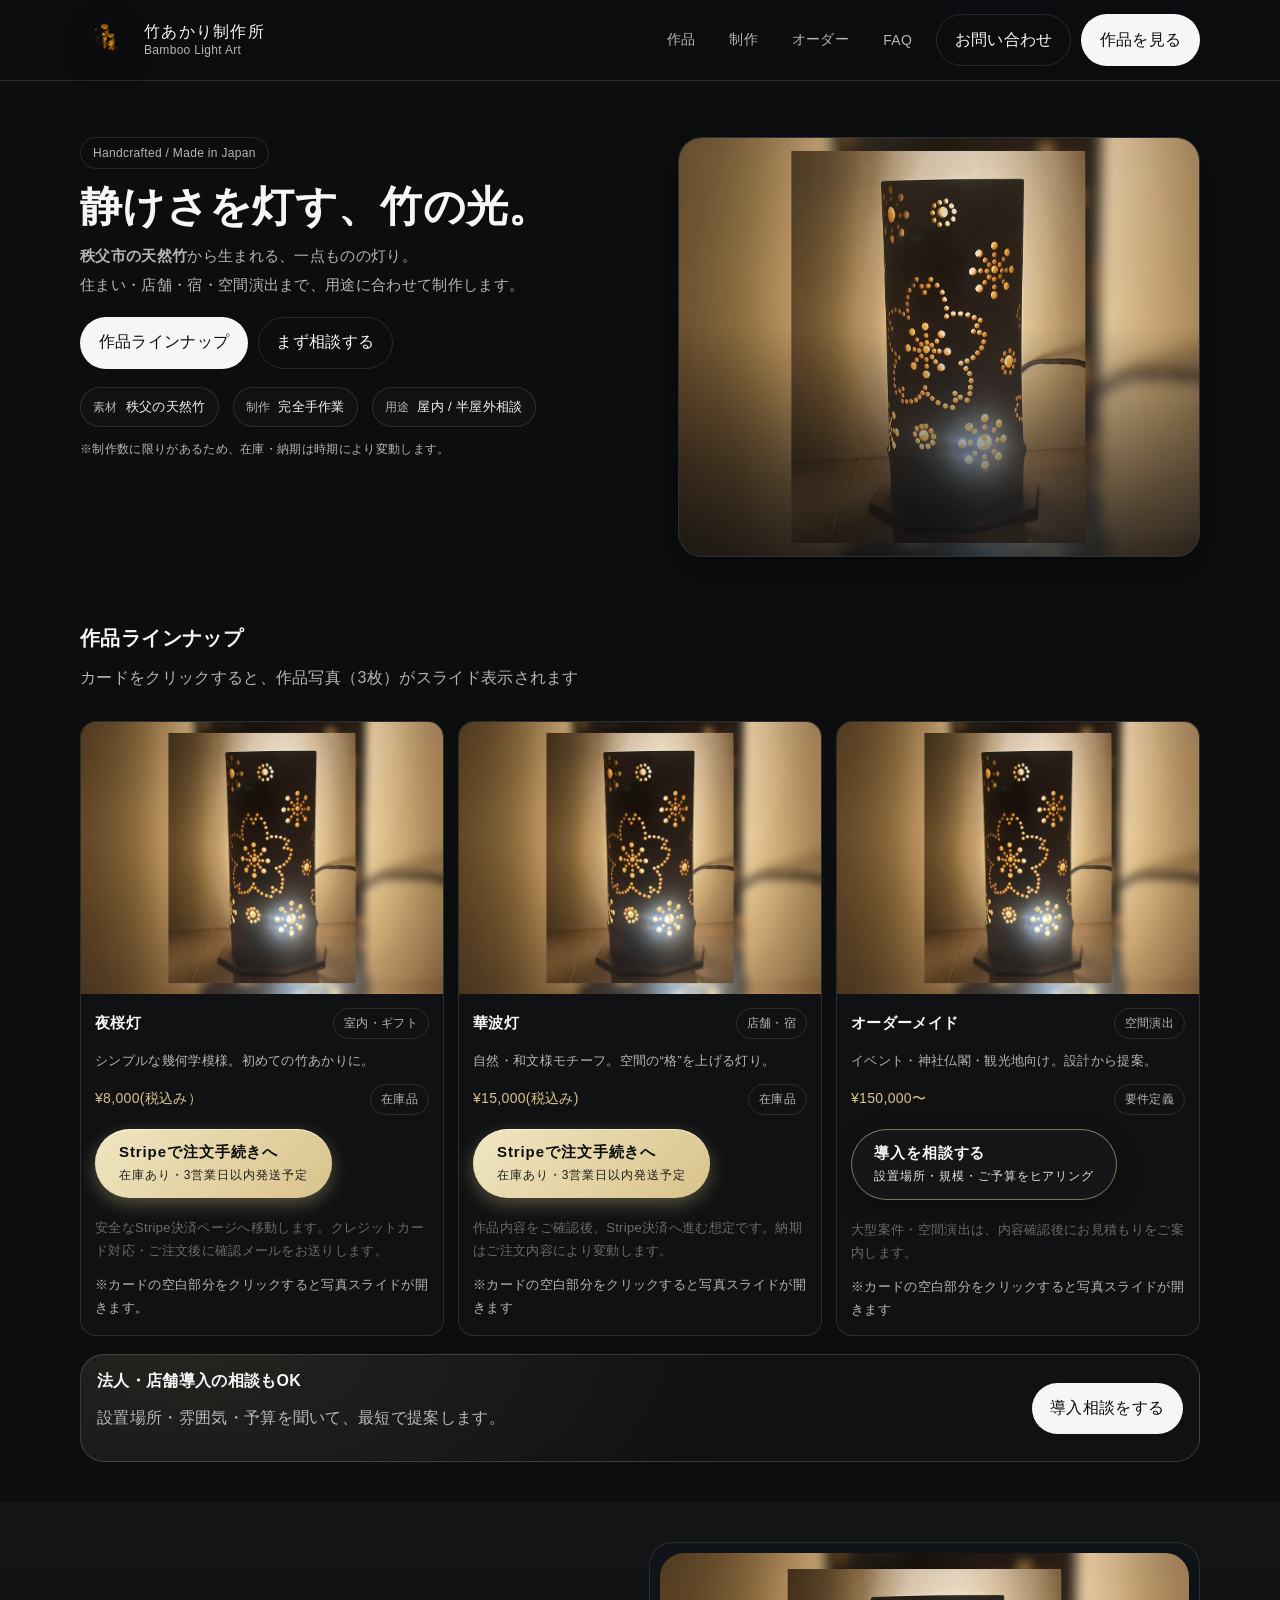
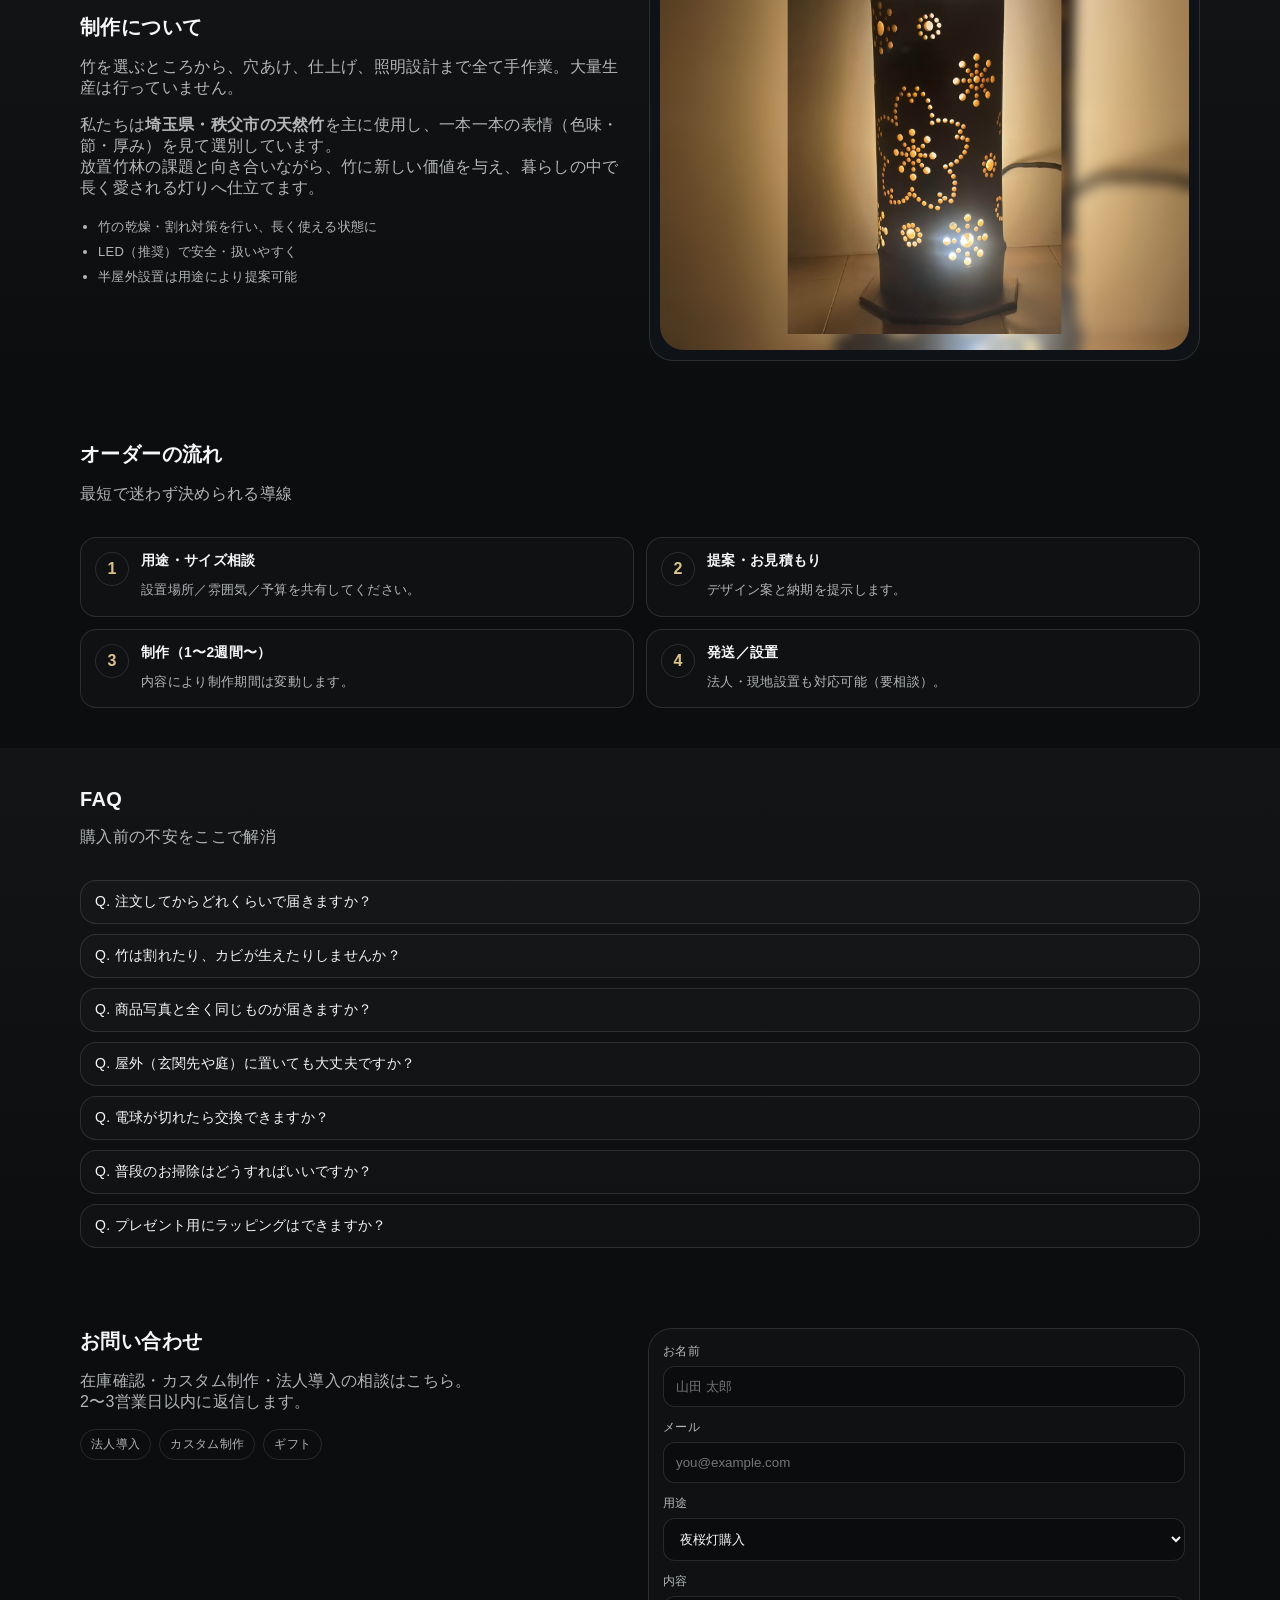
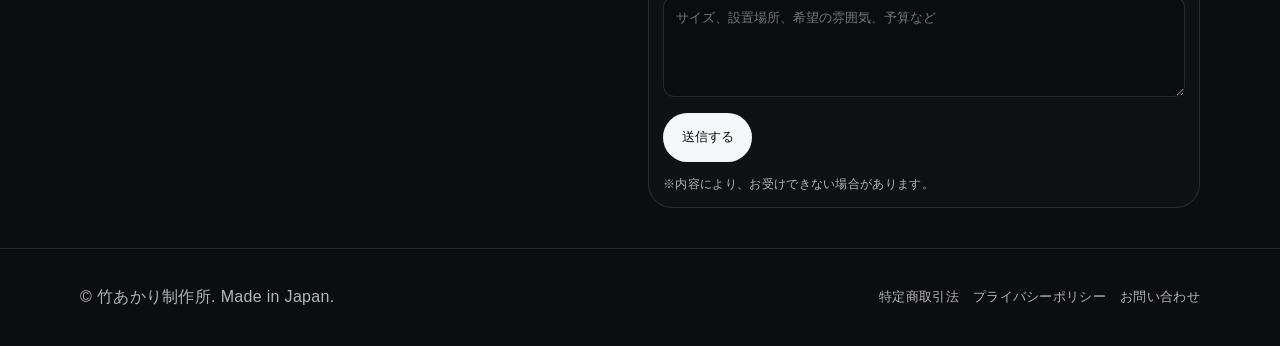
==== index.html @ fe2c38d3 "Add files via upload" ====
<!doctype html>
<html lang="ja">
<head>
  <meta charset="utf-8" />
  <meta name="viewport" content="width=device-width,initial-scale=1" />
  <title>竹あかり制作所｜Bamboo Light Art</title>
  <meta name="description" content="秩父市の天然竹から生まれる、一点ものの灯り。住まい・店舗・宿・空間演出まで用途に合わせて制作します。" />

  <!-- Favicons（あなたの img/ 内の実ファイルに合わせて） -->

  <meta name="theme-color" content="#0b0e10">
  <link rel="stylesheet" href="styles.css" />
  <link rel="icon" href="img/favicon.ico" sizes="any">
  <link rel="icon" type="image/png" sizes="16x16" href="img/favicon-16.png">
  <link rel="icon" type="image/png" sizes="32x32" href="img/favicon-32.png">
  <link rel="icon" type="image/png" sizes="48x48" href="img/favicon-48.png">
  <link rel="icon" type="image/png" sizes="64x64" href="img/favicon-64.png">
  <link rel="apple-touch-icon" sizes="180x180" href="img/favicon-180.png">
  <link rel="icon" type="image/png" sizes="192x192" href="img/favicon-192.png">
  <link rel="icon" type="image/png" sizes="512x512" href="img/favicon-512.png">
  <link rel="manifest" href="site.webmanifest">

  <style>
    .purchase-actions.vertical {
      display: flex;
      flex-direction: column;
      gap: 8px;
    }
    .purchase-note {
      margin: 0;
      font-size: 12px;
      line-height: 1.7;
      color: #6f6a62;
    }
    .btn-buy small,
    .btn-consult small {
      display: block;
      margin-top: 4px;
      font-size: 12px;
      line-height: 1.5;
      opacity: .92;
    }
  </style>

</head>

<body>
  <!-- Header -->
  <header class="header">
    <div class="container header__inner">
      <a class="brand" href="#top" aria-label="竹あかり制作所 トップへ">
        <img class="brand__logo" src="img/logo-mark.png" alt="竹あかり制作所" width="56" height="56" loading="eager" decoding="async">
        <span class="brand__text">
          <span class="brand__name">竹あかり制作所</span>
          <span class="brand__sub">Bamboo Light Art</span>
        </span>
      </a>

      <nav class="nav" aria-label="Primary">
        <a href="#lineup">作品</a>
        <a href="#craft">制作</a>
        <a href="#custom">オーダー</a>
        <a href="#faq">FAQ</a>
      </nav>

      <div class="header__cta">
        <a class="btn btn--ghost" href="#contact">お問い合わせ</a>
        <a class="btn btn--solid" href="#lineup">作品を見る</a>
      </div>
    </div>
  </header>

  <main>
    <!-- Hero -->
    <section class="hero" id="top">
      <div class="container hero__grid">
        <div class="hero__copy">
          <p class="pill">Handcrafted / Made in Japan</p>

          <h1 class="hero__title">静けさを灯す、竹の光。</h1>

          <p class="hero__lead">
            <strong>秩父市の天然竹</strong>から生まれる、一点ものの灯り。<br>
            住まい・店舗・宿・空間演出まで、用途に合わせて制作します。
          </p>

          <div class="hero__actions">
            <a class="btn btn--solid" href="#lineup">作品ラインナップ</a>
            <a class="btn btn--ghost" href="#contact">まず相談する</a>
          </div>

          <dl class="stats" aria-label="Highlights">
            <div class="stats__item"><dt>素材</dt><dd>秩父の天然竹</dd></div>
            <div class="stats__item"><dt>制作</dt><dd>完全手作業</dd></div>
            <div class="stats__item"><dt>用途</dt><dd>屋内 / 半屋外相談</dd></div>
          </dl>

          <p class="note">※制作数に限りがあるため、在庫・納期は時期により変動します。</p>
        </div>

        <div class="hero__media">
          <img src="img/sampleimage1.png" alt="竹あかりの灯り" loading="lazy">
          <div class="hero__fade" aria-hidden="true"></div>
        </div>
      </div>
    </section>

    <!-- Lineup -->
    <section class="section" id="lineup">
      <div class="container">
        <div class="section__head">
          <div>
            <h2 class="h2">作品ラインナップ</h2>
            <p class="muted">カードをクリックすると、作品写真（3枚）がスライド表示されます</p>
          </div>
        </div>

        <div class="grid">
          <!-- Standard -->
          <article class="card" data-gallery="standard">
            <div class="card__img"><img src="img/sampleimage1.png" alt="夜桜灯の作品イメージ" loading="lazy" decoding="async"></div>
            <div class="card__body">
              <div class="card__top">
                <h3>夜桜灯</h3>
                <span class="chip">室内・ギフト</span>
              </div>
              <p class="muted">シンプルな幾何学模様。初めての竹あかりに。</p>

              <div class="card__meta">
                <span class="price">¥8,000(税込み）</span>
                <span class="chip">在庫品</span>
              </div>

              <div class="purchase-actions vertical">
                <a class="btn-buy" href="buy-standard.html">
                  Stripeで注文手続きへ
                  <small>在庫あり・3営業日以内発送予定</small>
                </a>
                <p class="purchase-note">安全なStripe決済ページへ移動します。クレジットカード対応・ご注文後に確認メールをお送りします。</p>
              </div>

              <p class="note" style="margin-top:10px">※カードの空白部分をクリックすると写真スライドが開きます。</p>
            </div>
          </article>

          <!-- Signature -->
          <article class="card" data-gallery="signature">
            <div class="card__img"><img src="img/sampleimage1.png" alt="華波灯の作品イメージ" loading="lazy" decoding="async"></div>
            <div class="card__body">
              <div class="card__top">
                <h3>華波灯</h3>
                <span class="chip">店舗・宿</span>
              </div>
              <p class="muted">自然・和文様モチーフ。空間の“格”を上げる灯り。</p>

              <div class="card__meta">
                <span class="price">¥15,000(税込み)</span>
                <span class="chip">在庫品</span>
              </div>

              <div class="purchase-actions vertical">
                <a class="btn-buy" href="buy-signature.html">
                  Stripeで注文手続きへ
                  <small>在庫あり・3営業日以内発送予定</small>
                </a>
                <p class="purchase-note">作品内容をご確認後、Stripe決済へ進む想定です。納期はご注文内容により変動します。</p>
              </div>

              <p class="note" style="margin-top:10px">※カードの空白部分をクリックすると写真スライドが開きます</p>
            </div>
          </article>

          <!-- オーダーメイド -->
          <article class="card" data-gallery="custom">
            <div class="card__img"><img src="img/sampleimage1.png" alt="オーダーメイドの作品イメージ" loading="lazy" decoding="async"></div>
            <div class="card__body">
              <div class="card__top">
                <h3>オーダーメイド</h3>
                <span class="chip">空間演出</span>
              </div>
              <p class="muted">イベント・神社仏閣・観光地向け。設計から提案。</p>

              <div class="card__meta">
                <span class="price">¥150,000〜</span>
                <span class="chip">要件定義</span>
              </div>

              <div class="purchase-actions vertical">
                <a class="btn-consult" href="#contact">
                  導入を相談する
                  <small>設置場所・規模・ご予算をヒアリング</small>
                </a>
                <p class="purchase-note">大型案件・空間演出は、内容確認後にお見積もりをご案内します。</p>
              </div>

              <p class="note" style="margin-top:10px">※カードの空白部分をクリックすると写真スライドが開きます</p>
            </div>
          </article>
        </div>

        <div class="cta">
          <div class="cta__box">
            <div>
              <p class="cta__title">法人・店舗導入の相談もOK</p>
              <p class="muted">設置場所・雰囲気・予算を聞いて、最短で提案します。</p>
            </div>
            <a class="btn btn--solid" href="#contact">導入相談をする</a>
          </div>
        </div>
      </div>
    </section>

    <!-- Craft -->
    <section class="section section--alt" id="craft">
      <div class="container split">
        <div class="split__copy">
          <h2 class="h2">制作について</h2>
          <p class="muted">
            竹を選ぶところから、穴あけ、仕上げ、照明設計まで全て手作業。大量生産は行っていません。
          </p>

          <!-- ✅ 秩父ストーリー追加 -->
          <p class="muted">
            私たちは<strong>埼玉県・秩父市の天然竹</strong>を主に使用し、一本一本の表情（色味・節・厚み）を見て選別しています。<br>
            放置竹林の課題と向き合いながら、竹に新しい価値を与え、暮らしの中で長く愛される灯りへ仕立てます。
          </p>

          <ul class="list">
            <li>竹の乾燥・割れ対策を行い、長く使える状態に</li>
            <li>LED（推奨）で安全・扱いやすく</li>
            <li>半屋外設置は用途により提案可能</li>
          </ul>
        </div>

        <div class="split__media">
          <img src="img/sampleimage1.png" alt="制作工程のイメージ" loading="lazy" decoding="async">
        </div>
      </div>
    </section>

    <!-- Order -->
    <section class="section" id="custom">
      <div class="container">
        <div class="section__head">
          <div>
            <h2 class="h2">オーダーの流れ</h2>
            <p class="muted">最短で迷わず決められる導線</p>
          </div>
        </div>

        <ol class="steps">
          <li class="step">
            <span class="step__num">1</span>
            <div>
              <h3>用途・サイズ相談</h3>
              <p class="muted">設置場所／雰囲気／予算を共有してください。</p>
            </div>
          </li>
          <li class="step">
            <span class="step__num">2</span>
            <div>
              <h3>提案・お見積もり</h3>
              <p class="muted">デザイン案と納期を提示します。</p>
            </div>
          </li>
          <li class="step">
            <span class="step__num">3</span>
            <div>
              <h3>制作（1〜2週間〜）</h3>
              <p class="muted">内容により制作期間は変動します。</p>
            </div>
          </li>
          <li class="step">
            <span class="step__num">4</span>
            <div>
              <h3>発送／設置</h3>
              <p class="muted">法人・現地設置も対応可能（要相談）。</p>
            </div>
          </li>
        </ol>
      </div>
    </section>

    <!-- FAQ（差し替え完了版） -->
    <section class="section section--alt" id="faq">
      <div class="container">
        <div class="section__head">
          <div>
            <h2 class="h2">FAQ</h2>
            <p class="muted">購入前の不安をここで解消</p>
          </div>
        </div>

        <div class="faq">
          <details class="faq__item">
            <summary>Q. 注文してからどれくらいで届きますか？</summary>
            <p class="muted">
              A. 通常、ご注文から<strong>3〜5営業日</strong>以内に発送いたします。<br>
              ※受注生産品につきましては、制作に<strong>1〜2週間</strong>ほどお時間をいただく場合がございます。<br>
              お急ぎの場合は、ご注文前にお問い合わせフォームよりご相談ください。
            </p>
          </details>

          <details class="faq__item">
            <summary>Q. 竹は割れたり、カビが生えたりしませんか？</summary>
            <p class="muted">
              A. 防腐・防カビ処理を施した竹を使用しておりますが、天然素材のため、極度の乾燥によるヒビ割れや、湿気によるカビが発生する場合がございます。<br>
              エアコンの風が直撃する場所や湿気の多い場所を避けて飾っていただくと、長く美しい状態を保てます。
            </p>
          </details>

          <details class="faq__item">
            <summary>Q. 商品写真と全く同じものが届きますか？</summary>
            <p class="muted">
              A. 一つひとつ天然の竹を使用し手作りで制作しているため、竹の太さ、色味、節の位置が写真とは多少異なる場合がございます。<br>
              世界に一つだけの竹の表情としてお楽しみください。
            </p>
          </details>

          <details class="faq__item">
            <summary>Q. 屋外（玄関先や庭）に置いても大丈夫ですか？</summary>
            <p class="muted">
              A. 基本的には<strong>屋内でのご使用を推奨</strong>しております。雨や直射日光は劣化を早める原因となります。<br>
              屋根のある玄関ポーチなど<strong>半屋外</strong>での設置をご希望の場合は、使用環境に合わせてご提案しますので事前にご相談ください。
            </p>
          </details>

          <details class="faq__item">
            <summary>Q. 電球が切れたら交換できますか？</summary>
            <p class="muted">
              A. はい、市販のLED電球と交換可能です。<br>
              口金サイズは<strong>E17（作品により異なる場合があります）</strong>をご案内します。<br>
              竹への熱影響を防ぐため、LED電球のご利用をお願いいたします。
            </p>
          </details>

          <details class="faq__item">
            <summary>Q. 普段のお掃除はどうすればいいですか？</summary>
            <p class="muted">
              A. 乾いた布やハタキなどで優しくホコリを払ってください。<br>
              汚れが目立つ場合は、固く絞った布で拭き取り、その後しっかりと乾燥させてください（<strong>水気はカビの原因</strong>となりますのでご注意ください）。
            </p>
          </details>

          <details class="faq__item">
            <summary>Q. プレゼント用にラッピングはできますか？</summary>
            <p class="muted">
              A. はい、承っております。<br>
              カート画面に進んだ後、備考欄にて「<strong>ラッピング希望</strong>」とご記入ください。<br>
              金額のわかる納品書などは同梱せずに発送いたします。
            </p>
          </details>
        </div>
      </div>
    </section>

    <!-- Contact -->
    <section class="section" id="contact">
      <div class="container contact">
        <div class="contact__copy">
          <h2 class="h2">お問い合わせ</h2>
          <p class="muted">
            在庫確認・カスタム制作・法人導入の相談はこちら。<br>
            2〜3営業日以内に返信します。
          </p>
          <div class="contact__badges">
            <span class="chip">法人導入</span>
            <span class="chip">カスタム制作</span>
            <span class="chip">ギフト</span>
          </div>
        </div>

        <form class="form" action="https://formspree.io/f/xaqbedwl" method="POST">
          <input type="hidden" name="_subject" value="【竹あかり】お問い合わせ">
          <input type="hidden" name="_template" value="table">
          <input type="hidden" name="form_type" value="general_inquiry">

          <label class="field">
            <span>お名前</span>
            <input type="text" name="name" placeholder="山田 太郎" required>
          </label>

          <label class="field">
            <span>メール</span>
            <input type="email" name="email" placeholder="you@example.com" required>
          </label>

          <label class="field">
            <span>用途</span>
            <select name="use">
              <option>夜桜灯購入</option>
              <option>華波灯購入</option>
              <option>オーダーメイド相談</option>
              <option>その他</option>
            </select>
          </label>

          <label class="field">
            <span>内容</span>
            <textarea name="message" rows="5" placeholder="サイズ、設置場所、希望の雰囲気、予算など"></textarea>
          </label>

          <button class="btn btn--solid" type="submit">送信する</button>
          <p class="note">※内容により、お受けできない場合があります。</p>
        </form>
      </div>
    </section>
  </main>

  <footer class="footer">
    <div class="container footer__inner">
      <p class="muted">© 竹あかり制作所. Made in Japan.</p>
      <div class="footer__links">
        <a href="tokusho.html">特定商取引法</a>
        <a href="privacy.html">プライバシーポリシー</a>
        <a href="#contact">お問い合わせ</a>
      </div>
    </div>
  </footer>

  <!-- ===== Lineup Gallery Modal（3枚スライド） ===== -->
  <div class="lg-modal" id="lgModal" aria-hidden="true">
    <div class="lg-backdrop" data-lg-close></div>

    <div class="lg-panel" role="dialog" aria-modal="true" aria-label="作品写真">
      <button class="lg-close" type="button" data-lg-close aria-label="閉じる">×</button>

      <div class="lg-top">
        <div class="lg-title" id="lgTitle">Gallery</div>
        <div class="lg-counter" id="lgCounter">1 / 3</div>
      </div>

      <div class="lg-stage" id="lgStage">
        <img class="lg-img" id="lgImg" alt="" src="img/sampleimage1.png">
      </div>

      <div class="lg-controls">
        <button class="lg-nav" type="button" id="lgPrev" aria-label="前へ">‹</button>
        <div class="lg-dots" id="lgDots" aria-label="スライド位置"></div>
        <button class="lg-nav" type="button" id="lgNext" aria-label="次へ">›</button>
      </div>

      <!-- ✅ Concept（クリック後：写真の下に表示） -->
      <div class="lg-info" id="lgInfo" aria-live="polite">
        <div class="lg-info__copy">
          <div class="lg-info__kicker">CONCEPT</div>
          <div class="lg-info__lead" id="lgConceptLead">—</div>
          <ul class="lg-info__list" id="lgConceptList"></ul>
          <p class="lg-info__note" id="lgConceptNote">※写真は制作例です。天然素材のため個体差があります。</p>
        </div>
        <div class="lg-info__cta">
          <a class="btn btn--solid" id="lgCta" href="#">購入 / 相談へ</a>
        </div>
      </div>
    </div>
  </div>

  <script>
  (function(){
    // 画像はこの名前で img/ に置いてください（後で差し替えOK）
    const galleries = {
      standard: {
        title: "夜桜灯",
        images: ["img/sampleimage1.png","img/sampleimage1.png","img/sampleimage1.png"],
        concept: {
          lead: "初めての竹あかりにちょうどいい、やさしい光と和柄の一点物。",
          bullets: [
            "室内向け / ギフトにもおすすめ",
            "在庫がある場合は3〜5営業日以内に発送",
            "LED推奨で安全に楽しめます"
          ],
          ctaLabel: "夜桜灯を購入する",
          ctaHref: "buy-standard.html",
          note: "※写真は制作例です。竹の表情（色味・節）は一点ごとに異なります。"
        }
      },
      signature: {
        title: "華波灯",
        images: ["img/sampleimage1.png","img/sampleimage1.png","img/sampleimage1.png"],
        concept: {
          lead: "店舗・宿の空間を“格上げ”する、存在感のある上質仕様。",
          bullets: [
            "受注生産：ご希望を伺って制作します",
            "意匠・サイズ相談OK（和文様 / モチーフ対応）",
            "納期目安：1〜2週間〜（内容により変動）"
          ],
          ctaLabel: "華波灯を購入する",
          ctaHref: "buy-signature.html",
          note: "※写真は制作例です。完成イメージに合わせて制作します。"
        }
      },
      custom: {
        title: "オーダーメイド",
        images: ["img/sampleimage1.png","img/sampleimage1.png","img/sampleimage1.png"],
        concept: {
          lead: "神社仏閣・イベント・商業空間へ。設計から提案するオーダー制作。",
          bullets: [
            "現地設置・大判制作も対応（要相談）",
            "雰囲気・動線・予算に合わせて提案",
            "まずは用途と設置場所をヒアリングします"
          ],
          ctaLabel: "オーダーメイドを相談する",
          ctaHref: "#contact",
          note: "※内容によりお受けできない場合があります。まずは要件をお聞かせください。"
        }
      }
    };

    const modal   = document.getElementById("lgModal");
    const imgEl   = document.getElementById("lgImg");
    const titleEl = document.getElementById("lgTitle");
    const counter = document.getElementById("lgCounter");
    const dotsBox = document.getElementById("lgDots");
    const prevBtn = document.getElementById("lgPrev");
    const nextBtn = document.getElementById("lgNext");
    const stage   = document.getElementById("lgStage");

    // concept
    const conceptLead = document.getElementById("lgConceptLead");
    const conceptList = document.getElementById("lgConceptList");
    const conceptNote = document.getElementById("lgConceptNote");
    const ctaEl       = document.getElementById("lgCta");

    let currentKey = null;
    let index = 0;

    function openModal(key, startIndex=0){
      if(!galleries[key]) return;
      currentKey = key;
      index = startIndex;

      titleEl.textContent = galleries[key].title;
      renderConcept();
      buildDots();
      render();

      modal.classList.add("is-open");
      modal.setAttribute("aria-hidden","false");
      document.body.style.overflow = "hidden";
    }

    function closeModal(){
      modal.classList.remove("is-open");
      modal.setAttribute("aria-hidden","true");
      imgEl.src = "";
      document.body.style.overflow = "";
    }

    function renderConcept(){
      const g = galleries[currentKey];
      if(!g || !g.concept) return;
      const c = g.concept;

      // lead
      if(conceptLead) conceptLead.textContent = c.lead || "";

      // bullets
      if(conceptList){
        conceptList.innerHTML = "";
        (c.bullets || []).forEach(t=>{
          const li = document.createElement("li");
          li.textContent = t;
          conceptList.appendChild(li);
        });
      }

      // note
      if(conceptNote) conceptNote.textContent = c.note || "";

      // CTA
      if(ctaEl){
        ctaEl.textContent = c.ctaLabel || "購入 / 相談へ";
        ctaEl.setAttribute("href", c.ctaHref || "#");
      }
    }

    function render(){
      const list = galleries[currentKey].images;
      const total = list.length;
      const src = list[index];

      imgEl.src = src;
      imgEl.alt = galleries[currentKey].title + " 写真 " + (index+1);
      counter.textContent = (index+1) + " / " + total;

      [...dotsBox.children].forEach((d,i)=> d.classList.toggle("is-active", i===index));
    }

    function buildDots(){
      dotsBox.innerHTML = "";
      const total = galleries[currentKey].images.length;
      for(let i=0;i<total;i++){
        const b = document.createElement("button");
        b.type = "button";
        b.className = "lg-dot" + (i===index ? " is-active" : "");
        b.setAttribute("aria-label", (i+1) + "枚目へ");
        b.addEventListener("click", ()=>{ index=i; render(); });
        dotsBox.appendChild(b);
      }
    }

    function prev(){
      const total = galleries[currentKey].images.length;
      index = (index - 1 + total) % total;
      render();
    }
    function next(){
      const total = galleries[currentKey].images.length;
      index = (index + 1) % total;
      render();
    }

    // カードクリックで開く（a/button等を押した場合は開かない＝購入導線を守る）
    document.querySelectorAll("[data-gallery]").forEach(card=>{
      card.style.cursor = "pointer";
      card.addEventListener("click", (e)=>{
        if(e.target.closest("a, button, input, textarea, select, summary")) return;
        openModal(card.getAttribute("data-gallery"), 0);
      });
    });

    // close
    modal.addEventListener("click", (e)=>{
      if(e.target.hasAttribute("data-lg-close")) closeModal();
    });
    prevBtn.addEventListener("click", prev);
    nextBtn.addEventListener("click", next);

    // keyboard
    window.addEventListener("keydown", (e)=>{
      if(!modal.classList.contains("is-open")) return;
      if(e.key === "Escape") closeModal();
      if(e.key === "ArrowLeft") prev();
      if(e.key === "ArrowRight") next();
    });

    // swipe
    let startX = 0;
    stage.addEventListener("touchstart", (e)=>{ startX = e.touches[0].clientX; }, {passive:true});
    stage.addEventListener("touchend", (e)=>{
      const dx = e.changedTouches[0].clientX - startX;
      if(Math.abs(dx) < 40) return;
      if(dx > 0) prev(); else next();
    }, {passive:true});
  })();
  </script>
</body>
</html>
---- styles.css ----
:root{
  --bg:#0b0d0f;
  --panel:#111418;
  --panel2:#0f1216;
  --text:#f4f6f8;
  --muted:rgba(244,246,248,.72);
  --line:rgba(244,246,248,.12);
  --accent:#d9c38a;
  --shadow:0 14px 40px rgba(0,0,0,.35);
  --r:16px;
  --r2:24px;
  --max:1120px;
}

/* Reset / base */
*{ box-sizing:border-box; }
html{ scroll-behavior:smooth; overflow-x:hidden; }
body{
  overflow-x:hidden;
  width:100%;

  margin:0;
  background:var(--bg);
  color:var(--text);
  font-family:-apple-system,BlinkMacSystemFont,"Helvetica Neue","Yu Gothic","Hiragino Kaku Gothic ProN",Meiryo,sans-serif;
  letter-spacing:.02em;
}
img{ max-width:100%; display:block; height:auto; }
a{ color:inherit; text-decoration:none; }
a:hover{ opacity:.92; }
.container{ width:min(var(--max), calc(100% - 32px)); margin:0 auto; }
.muted{ color:var(--muted); }
.note{ margin:14px 0 0; font-size:12px; color:var(--muted); }

/* Buttons */
.btn{
  display:inline-flex; align-items:center; justify-content:center;
  gap:.5rem;
  padding:.9rem 1.1rem;
  border-radius:999px;
  border:1px solid var(--line);
  background:transparent;
  color:var(--text);
  transition:transform .12s ease, background .12s ease, border-color .12s ease;
  white-space:nowrap;
}
.btn:hover{ background:rgba(255,255,255,.04); transform:translateY(-1px); }
.btn--solid{
  background:var(--text);
  color:#0b0d0f;
  border-color:transparent;
}
.btn--solid:hover{ background:#fff; }
.btn--ghost{}

/* Header */
.header{
  position:sticky; top:0; z-index:50;
  backdrop-filter: blur(10px);
  background:linear-gradient(to bottom, rgba(11,13,15,.88), rgba(11,13,15,.55));
  border-bottom:1px solid var(--line);
}
.header__inner{
  display:flex; align-items:center; justify-content:space-between;
  gap:14px; padding:14px 0; flex-wrap:wrap;
}

/* Brand / Logo */
.brand{
  display:flex;
  align-items:center;
  gap:12px;
  min-width:0;
  flex:1 1 auto;
}
.brand__logo{
  display:block !important;
  width:52px;
  height:52px;
  object-fit:contain;
  filter: drop-shadow(0 8px 22px rgba(0,0,0,.35));
}
.brand__text{ display:flex; flex-direction:column; line-height:1.1; min-width:0; }
.brand__name{ font-size:16px; letter-spacing:.08em; white-space:nowrap; overflow:hidden; text-overflow:ellipsis; }
.brand__sub{ font-size:12px; color:var(--muted); margin-top:3px; white-space:nowrap; overflow:hidden; text-overflow:ellipsis; }

.nav{ display:flex; gap:14px; align-items:center; }
.nav a{
  font-size:14px; color:var(--muted);
  padding:8px 10px; border-radius:999px;
}
.nav a:hover{ color:var(--text); background:rgba(255,255,255,.04); }
.header__cta{ display:flex; gap:10px; align-items:center; flex:0 0 auto; flex-wrap:wrap; justify-content:flex-end; }

/* Hero */
.hero{ padding:56px 0 28px; }
.hero__grid{
  display:grid;
  grid-template-columns: 1.05fr .95fr;
  gap:22px;
  align-items:stretch;
}
.pill{
  display:inline-flex; align-items:center;
  font-size:12px; color:var(--muted);
  border:1px solid var(--line);
  padding:8px 12px; border-radius:999px;
  margin:0 0 14px;
}
.hero__title{ font-size:42px; line-height:1.12; margin:0 0 12px; }
.hero__lead{ color:var(--muted); line-height:1.9; margin:0 0 18px; font-size:15px; }
.hero__actions{ display:flex; gap:10px; flex-wrap:wrap; }

.stats{
  display:flex; gap:14px; flex-wrap:wrap;
  margin:18px 0 0; padding:0;
}
.stats__item{
  border:1px solid var(--line);
  background:rgba(255,255,255,.02);
  border-radius:999px;
  padding:10px 12px;
  display:flex; gap:8px; align-items:baseline;
}
.stats dt{ color:var(--muted); font-size:12px; }
.stats dd{ margin:0; font-size:13px; }

.hero__media{
  position:relative;
  max-width:100%;
  border:1px solid var(--line);
  border-radius:var(--r2);
  overflow:hidden;
  background:var(--panel);
  box-shadow:var(--shadow);
  min-height: 420px;
}
.hero__media img{
  width:100%;
  height:100%;
  object-fit:cover;
  object-position:center;
  opacity:.96;
  transform:scale(1.02);
}
.hero__fade{
  position:absolute; inset:0;
  background:
    radial-gradient(900px 600px at 0% 0%, rgba(217,195,138,.12), transparent 55%),
    linear-gradient(to top, rgba(11,13,15,.72), rgba(11,13,15,0) 55%);
  pointer-events:none;
}

/* Sections */
.section{ padding:40px 0; }
.section--alt{ background:linear-gradient(180deg, rgba(255,255,255,.03), rgba(255,255,255,0)); }
.section__head{
  display:flex; justify-content:space-between; align-items:flex-end;
  gap:12px; margin-bottom:16px;
}
.h2{ margin:0; font-size:20px; letter-spacing:.02em; }

/* Cards */
.grid{
  display:grid;
  grid-template-columns: repeat(3, 1fr);
  gap:14px;
}
.card{
  border:1px solid var(--line);
  max-width:100%;
  border-radius:var(--r);
  overflow:hidden;
  background:rgba(255,255,255,.02);
  transition:transform .12s ease, background .12s ease, border-color .12s ease;
}
.card:hover{
  transform:translateY(-2px);
  background:rgba(255,255,255,.04);
  border-color:rgba(217,195,138,.35);
}
.card__img{ aspect-ratio: 4 / 3; background:rgba(255,255,255,.04); }
.card__img img{ width:100%; height:100%; display:block; object-fit:cover; }
.card__body{ padding:14px; }
.card__top{ display:flex; justify-content:space-between; gap:10px; align-items:center; }
.card h3{ margin:0; font-size:15px; }
.card p{ margin:10px 0 0; line-height:1.8; font-size:13px; }

.card__meta{
  display:flex;
  justify-content:space-between;
  align-items:center;
  margin-top:12px;
  gap:10px;
  flex-wrap:wrap;
}
.price{ color:var(--accent); font-size:14px; }
.link{ font-size:13px; opacity:.9; }
.link:hover{ opacity:1; text-decoration:underline; }

.chip{
  font-size:12px;
  padding:6px 10px;
  border:1px solid var(--line);
  border-radius:999px;
  color:var(--muted);
}

/* Placeholder blocks */
.ph{
  width:100%; height:100%;
  display:grid; place-items:center;
  color:rgba(244,246,248,.45);
  background:linear-gradient(135deg, rgba(217,195,138,.10), rgba(255,255,255,.03));
  font-size:12px;
}
.ph--big{ aspect-ratio: 4 / 3; border-radius:var(--r2); }

/* CTA box */
.cta{ margin-top:18px; }
.cta__box{
  display:flex; justify-content:space-between; align-items:center;
  gap:12px; padding:16px;
  border:1px solid rgba(217,195,138,.22);
  background:radial-gradient(900px 400px at 10% 0%, rgba(217,195,138,.10), transparent 60%),
             rgba(255,255,255,.02);
  border-radius:var(--r2);
}
.cta__title{ margin:0 0 6px; font-weight:600; }

/* Split */
.split{
  display:grid;
  grid-template-columns: 1fr 1fr;
  gap:18px;
  align-items:center;
}
.list{
  margin:14px 0 0;
  padding-left:18px;
  color:var(--muted);
  line-height:1.9;
  font-size:13px;
}
.split__media{
  border:1px solid var(--line);
  border-radius:var(--r2);
  overflow:hidden;
  background:var(--panel2);
  padding:10px;
}

/* Split media image */
.split__media img{ width:100%; aspect-ratio: 4 / 3; object-fit:cover; display:block; border-radius:var(--r2); }

/* Steps */
.steps{
  list-style:none;
  padding:0; margin:0;
  display:grid;
  grid-template-columns: repeat(2, 1fr);
  gap:12px;
}
.step{
  border:1px solid var(--line);
  border-radius:var(--r);
  background:rgba(255,255,255,.02);
  padding:14px;
  display:flex; gap:12px; align-items:flex-start;
}
.step__num{
  width:34px; height:34px;
  border-radius:999px;
  border:1px solid var(--line);
  display:inline-flex; align-items:center; justify-content:center;
  color:var(--accent);
  font-weight:700;
}
.step h3{ margin:0; font-size:14px; }
.step p{ margin:8px 0 0; line-height:1.8; font-size:13px; }

/* FAQ */
.faq{ display:grid; gap:10px; }
.faq__item{
  border:1px solid var(--line);
  border-radius:var(--r);
  background:rgba(255,255,255,.02);
  padding:12px 14px;
}
.faq__item summary{
  cursor:pointer;
  list-style:none;
  font-size:14px;
}
.faq__item summary::-webkit-details-marker{ display:none; }
.faq__item p{ margin:10px 0 0; line-height:1.8; font-size:13px; }

/* Contact */
.contact{
  display:grid;
  grid-template-columns: 1fr 1fr;
  gap:16px;
  align-items:start;
}
.contact__badges{ display:flex; gap:8px; flex-wrap:wrap; margin-top:10px; }

.form{
  border:1px solid var(--line);
  border-radius:var(--r2);
  background:rgba(255,255,255,.02);
  padding:14px;
}
.field{ display:block; margin-bottom:12px; }
.field span{ display:block; font-size:12px; color:var(--muted); margin:0 0 6px; }
input, select, textarea{
  width:100%;
  padding:12px 12px;
  border-radius:12px;
  border:1px solid var(--line);
  background:rgba(0,0,0,.25);
  color:var(--text);
  outline:none;
}
input:focus, select:focus, textarea:focus{
  border-color:rgba(217,195,138,.5);
  box-shadow:0 0 0 3px rgba(217,195,138,.12);
}

/* Footer */
.footer{ border-top:1px solid var(--line); padding:22px 0; }
.footer__inner{
  display:flex; justify-content:space-between; align-items:center;
  gap:14px; flex-wrap:wrap;
}
.footer__links{ display:flex; gap:14px; flex-wrap:wrap; }
.footer__links a{ color:var(--muted); font-size:13px; }
.footer__links a:hover{ color:var(--text); }

/* ===== Modal Slider (Lineup Gallery) ===== */
.lg-modal{
  position:fixed; inset:0;
  display:none;
  z-index:9999;
}
.lg-modal.is-open{ display:block; }

.lg-backdrop{
  position:absolute; inset:0;
  background:rgba(0,0,0,.78);
  backdrop-filter: blur(6px);
}

.lg-panel{
  position:relative;
  min-height:0;
  width:min(980px, 92vw);
  margin:6vh auto 0;
  border-radius:var(--r2);
  border:1px solid rgba(244,246,248,.16);
  background:rgba(17,20,24,.94);
  box-shadow: 0 20px 60px rgba(0,0,0,.55);
  overflow:auto;
  display:flex;
  flex-direction:column;
  max-height:92vh;
}

.lg-top{
  display:flex;
  align-items:center;
  justify-content:space-between;
  gap:10px;
  padding:14px 16px;
  border-bottom:1px solid rgba(244,246,248,.10);
}
.lg-title{
  font-size:14px;
  letter-spacing:.08em;
  color:rgba(244,246,248,.88);
}
.lg-counter{
  font-size:12px;
  color:rgba(244,246,248,.65);
}

.lg-stage{
  background:rgba(0,0,0,.25);
  flex:1 1 auto;
  min-height:0;
  display:flex;
  align-items:center;
  justify-content:center;
}
.lg-img{
  width:100%;
  height:100%;
  max-height:100%;
  object-fit:contain;
  display:block;
}

.lg-controls{
  flex:0 0 auto;
  display:flex;
  align-items:center;
  justify-content:space-between;
  gap:10px;
  padding:12px 14px;
  border-top:1px solid rgba(244,246,248,.10);
}

/* Concept area (below gallery) */
.lg-info{
  flex:0 0 auto;
  display:flex;
  align-items:flex-start;
  justify-content:space-between;
  gap:16px;
  padding:14px 16px 16px;
  border-top:1px solid rgba(244,246,248,.10);
  background:rgba(10,12,14,.35);
}
.lg-info__copy{ flex:1; min-width:0; }
.lg-info__kicker{
  font-size:11px;
  letter-spacing:.14em;
  color:rgba(244,246,248,.55);
  margin-bottom:6px;
}
.lg-info__lead{
  font-size:14px;
  line-height:1.6;
  color:rgba(244,246,248,.92);
  margin:0 0 10px;
}
.lg-info__list{
  margin:0;
  padding-left:18px;
  color:rgba(244,246,248,.75);
  font-size:13px;
  line-height:1.7;
}
.lg-info__note{
  margin:10px 0 0;
  font-size:12px;
  color:rgba(244,246,248,.55);
}
.lg-info__cta{ flex:0 0 auto; display:flex; align-items:center; }
.lg-info__cta .btn{ white-space:nowrap; }

.lg-nav{
  width:44px; height:44px;
  border-radius:999px;
  border:1px solid rgba(244,246,248,.18);
  background:rgba(0,0,0,.35);
  color:var(--text);
  cursor:pointer;
  font-size:26px;
  line-height:1;
}

.lg-dots{
  display:flex;
  gap:10px;
  align-items:center;
  justify-content:center;
  flex:1;
}
.lg-dot{
  width:8px; height:8px;
  border-radius:999px;
  border:1px solid rgba(217,195,138,.55);
  background:transparent;
  cursor:pointer;
  opacity:.7;
}
.lg-dot.is-active{
  background:rgba(217,195,138,.9);
  opacity:1;
}

.lg-close{
  position:absolute;
  top:10px; right:10px;
  width:42px; height:42px;
  border-radius:999px;
  border:1px solid rgba(244,246,248,.18);
  background:rgba(0,0,0,.35);
  color:var(--text);
  cursor:pointer;
  font-size:22px;
  line-height:1;
}

/* Responsive */
@media (max-width: 980px){
  .nav{ display:none; }
  .hero__grid{ grid-template-columns: 1fr; }
  .hero__title{ font-size:34px; }
  .hero__media{ min-height: 360px; }
  .grid{ grid-template-columns: 1fr; }
  .split{ grid-template-columns: 1fr; }
  .steps{ grid-template-columns: 1fr; }
  .contact{ grid-template-columns: 1fr; }
}
@media (max-width: 720px){
  .lg-panel{ margin:4vh auto 0; }
  .lg-info{ flex-direction:column; }
  .lg-info__cta{ width:100%; }
  .lg-info__cta .btn{ width:100%; justify-content:center; }
}
@media (max-width: 520px){
  .header__inner{
    align-items:flex-start;
    gap:10px;
  }
  .brand{
    width:100%;
    flex:1 1 100%;
  }
  .nav{
    display:none;
  }
  .header__cta{
    display:flex;
    width:100%;
    gap:8px;
  }
  .header__cta .btn{
    flex:1 1 0;
    min-width:0;
    padding:.82rem .7rem;
    font-size:14px;
  }
  .hero{ padding:44px 0 18px; }
  .hero__title{ font-size:28px; }
  .brand__logo{ width:44px; height:44px; }
}



/* ===== Purchase Buttons ===== */
.purchase-actions{
  display:flex;
  gap:14px;
  flex-wrap:wrap;
  align-items:center;
  margin-top:14px;
}

/* 縦並び（Standardのカード内におすすめ） */
.purchase-actions.vertical{
  flex-direction:column;
  align-items:flex-start;
  gap:10px;
}

.btn-buy{
  position:relative;
  padding:14px 24px;
  border-radius:999px;
  font-size:15px;
  font-weight:600;
  letter-spacing:.06em;
  color:#0b0d0f;
  background:linear-gradient(135deg,#f0e6c2,#d9c38a);
  border:none;
  box-shadow:
    0 6px 18px rgba(217,195,138,.35),
    inset 0 1px 0 rgba(255,255,255,.6);
  transition:transform .15s ease, box-shadow .15s ease, filter .15s ease;
}

.btn-buy:hover{
  transform:translateY(-2px);
  box-shadow:
    0 10px 26px rgba(217,195,138,.45),
    inset 0 1px 0 rgba(255,255,255,.7);
  filter:brightness(1.03);
}

.btn-buy small{
  display:block;
  font-size:11px;
  font-weight:500;
  letter-spacing:.08em;
  opacity:.75;
  margin-top:2px;
}

.btn-subtle{
  padding:12px 18px;
  border-radius:999px;
  font-size:13px;
  color:var(--muted);
  border:1px solid rgba(217,195,138,.35);
  background:rgba(255,255,255,.02);
  transition:background .15s ease,color .15s ease,border-color .15s ease;
}
.btn-subtle:hover{
  background:rgba(217,195,138,.10);
  color:var(--text);
  border-color:rgba(217,195,138,.6);
}

/* 相談はボタンじゃなく控えめリンクにもできる */
.link-below{
  padding:0;
  border:none;
  background:none;
  font-size:13px;
  opacity:.75;
}
.link-below:hover{
  opacity:1;
  text-decoration:underline;
}

/* ===== Purchase/Consult buttons ===== */
.purchase-actions{
  display:flex;
  gap:14px;
  flex-wrap:wrap;
  align-items:center;
  margin-top:14px;
}
.purchase-actions.vertical{
  flex-direction:column;
  align-items:flex-start;
  gap:10px;
}

.btn-buy{
  position:relative;
  padding:14px 24px;
  border-radius:999px;
  font-size:15px;
  font-weight:600;
  letter-spacing:.06em;
  color:#0b0d0f;
  background:linear-gradient(135deg,#f0e6c2,#d9c38a);
  border:none;
  box-shadow: 0 6px 18px rgba(217,195,138,.35), inset 0 1px 0 rgba(255,255,255,.6);
  transition:transform .15s ease, box-shadow .15s ease, filter .15s ease;
}
.btn-buy:hover{
  transform:translateY(-2px);
  box-shadow: 0 10px 26px rgba(217,195,138,.45), inset 0 1px 0 rgba(255,255,255,.7);
  filter:brightness(1.03);
}
.btn-buy small{
  display:block;
  font-size:11px;
  font-weight:500;
  letter-spacing:.08em;
  opacity:.75;
  margin-top:2px;
}

/* Custom用：相談ボタン */
.btn-consult{
  position:relative;
  padding:14px 22px;
  border-radius:999px;
  font-size:15px;
  font-weight:600;
  letter-spacing:.06em;
  color:var(--text);
  border:1px solid rgba(217,195,138,.55);
  background:rgba(255,255,255,.02);
  box-shadow: 0 10px 26px rgba(0,0,0,.25);
  transition:transform .15s ease, border-color .15s ease, background .15s ease;
}
.btn-consult:hover{
  transform:translateY(-2px);
  border-color:rgba(217,195,138,.85);
  background:rgba(217,195,138,.10);
}
.btn-consult small{
  display:block;
  font-size:11px;
  font-weight:500;
  letter-spacing:.08em;
  opacity:.75;
  margin-top:2px;
}

/* ===== Mobile header CTA: always show ===== */
.header__cta{
  display:flex !important;
  gap:10px;
  align-items:center;
}

/* モバイルで横幅が足りないので小さめにする */
@media (max-width: 720px){
  .header__cta .btn{
    padding:10px 14px;
    font-size:12px;
    border-radius:999px;
    white-space:nowrap;
  }
  /* もしナビが邪魔ならモバイルではナビを隠す */
  .nav{
    display:none;
  }
}

/* ===== Lightbox: desktop 見やすさ改善 ===== */
@media (min-width: 521px){
  /* 上のタイトル/枚数バーを常に見えるように */
  .lg-top{
    position: sticky;
    top: 0;
    z-index: 10;
    background: rgba(17,20,24,.96);
    backdrop-filter: blur(10px);
  }
  .lg-counter{
    color: rgba(244,246,248,.90);
    font-weight: 600;
  }

  /* 下の操作バー＆CONCEPT欄の透けを弱めて“重なって見える”のを解消 */
  .lg-controls,
  .lg-info{
    background: rgba(17,20,24,.96);
    backdrop-filter: blur(10px);
  }
}



@media (max-width: 380px){
  .container{ width:calc(100% - 24px); }
  .brand__name{ font-size:15px; }
  .brand__sub{ font-size:11px; }
  .header__cta .btn{ font-size:13px; padding:.78rem .55rem; }
  .hero__actions .btn{ width:100%; }
}
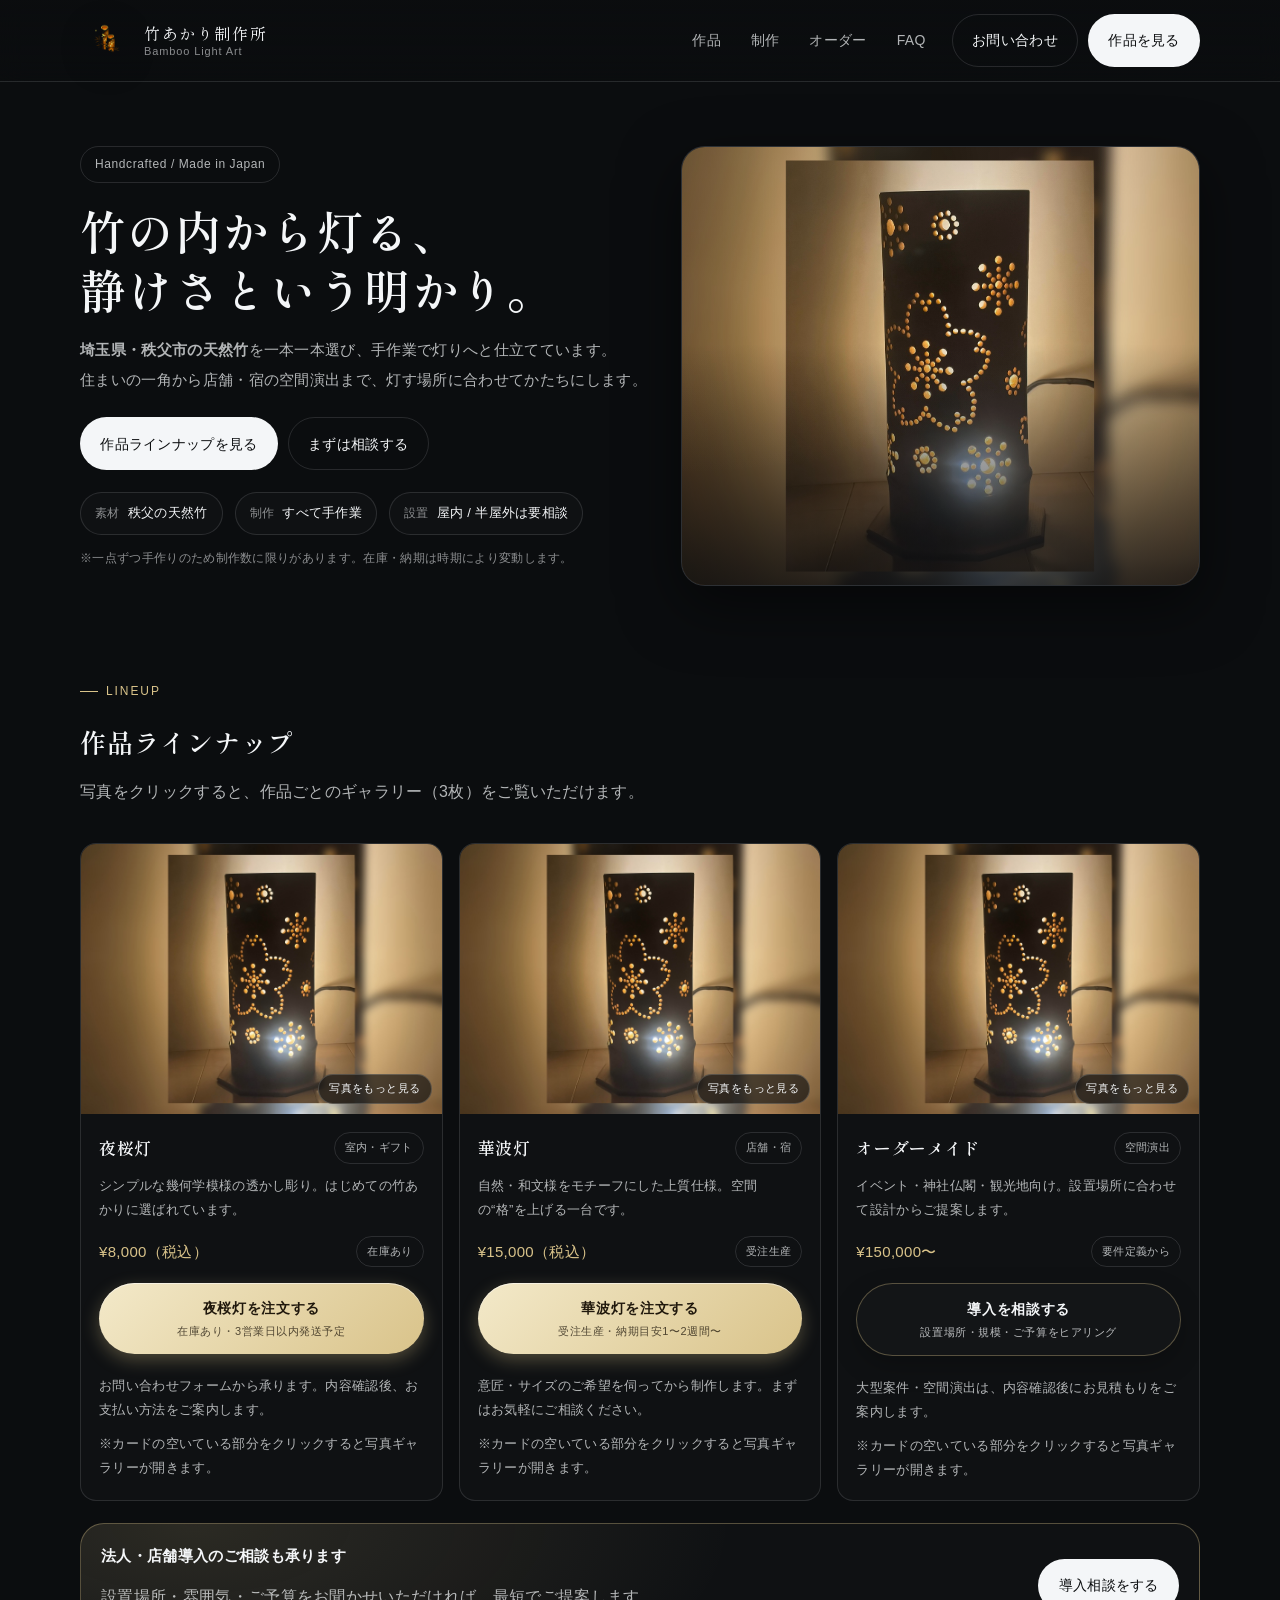
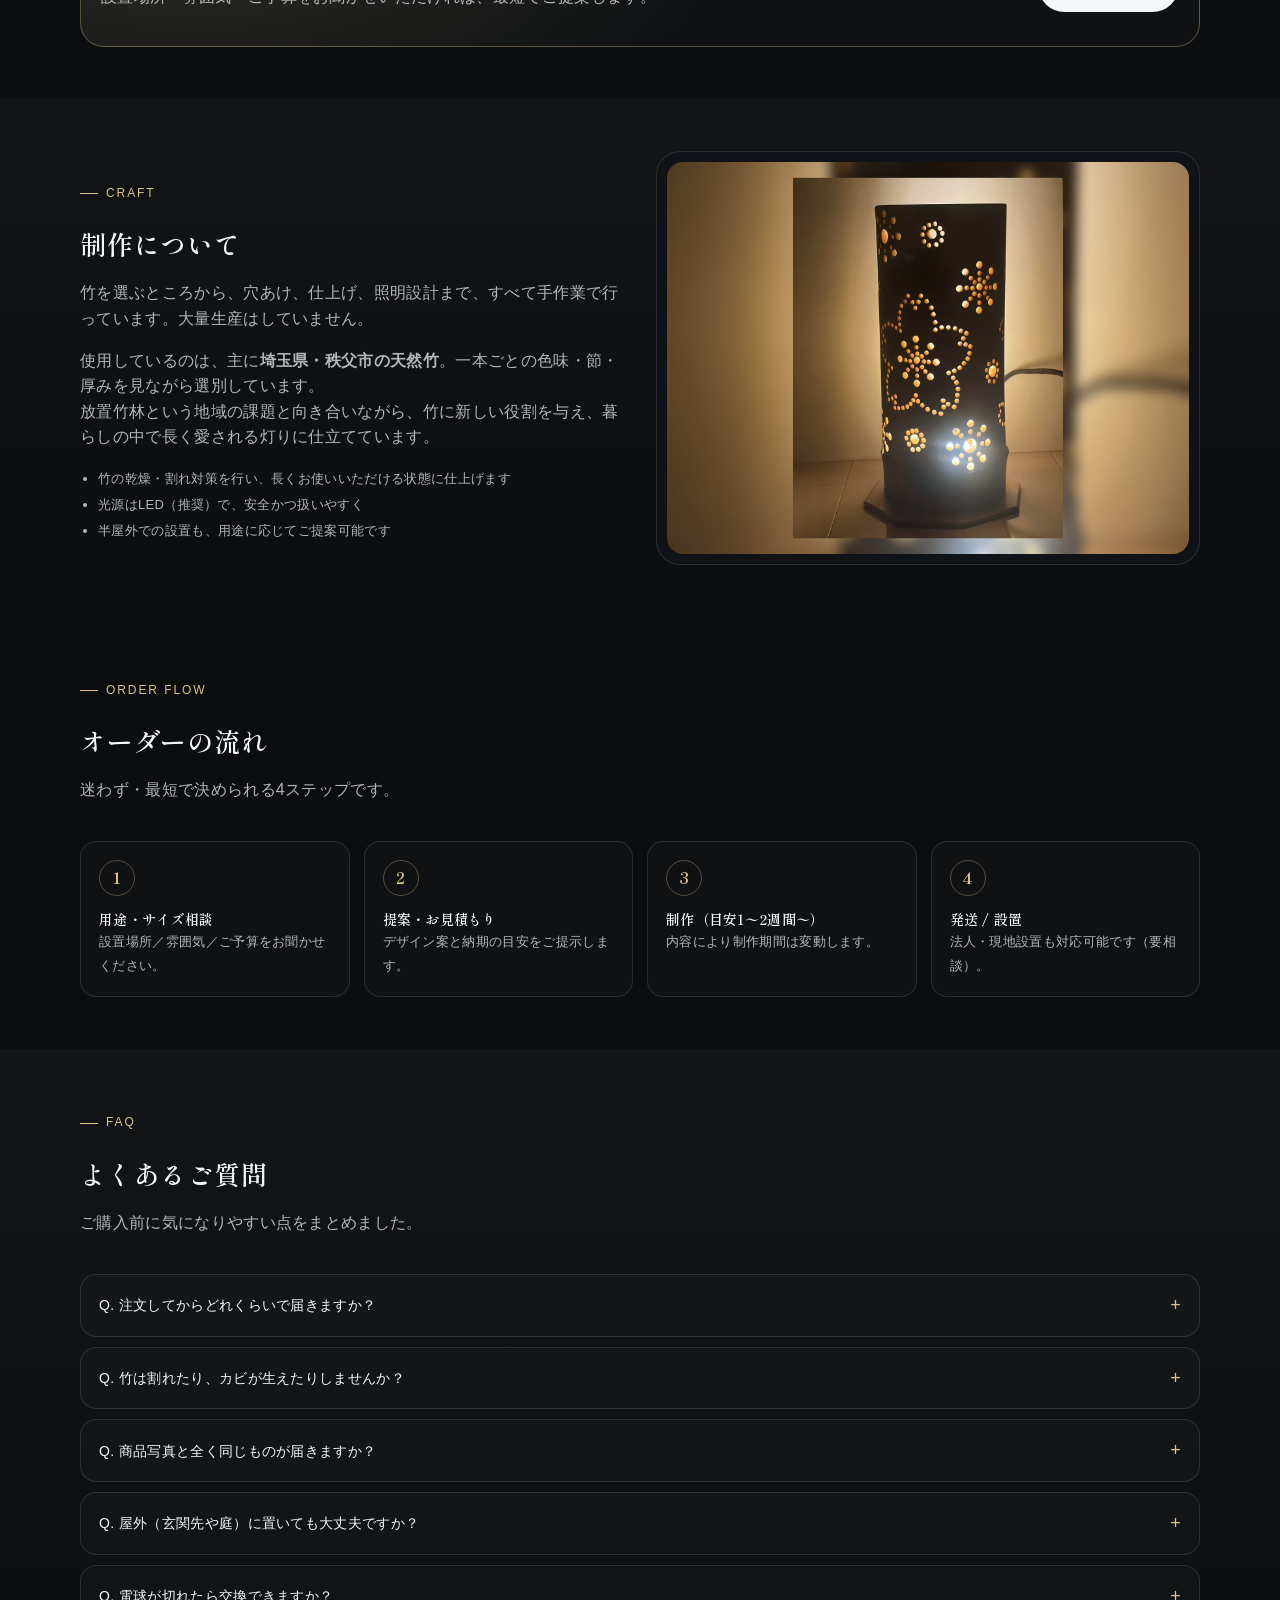
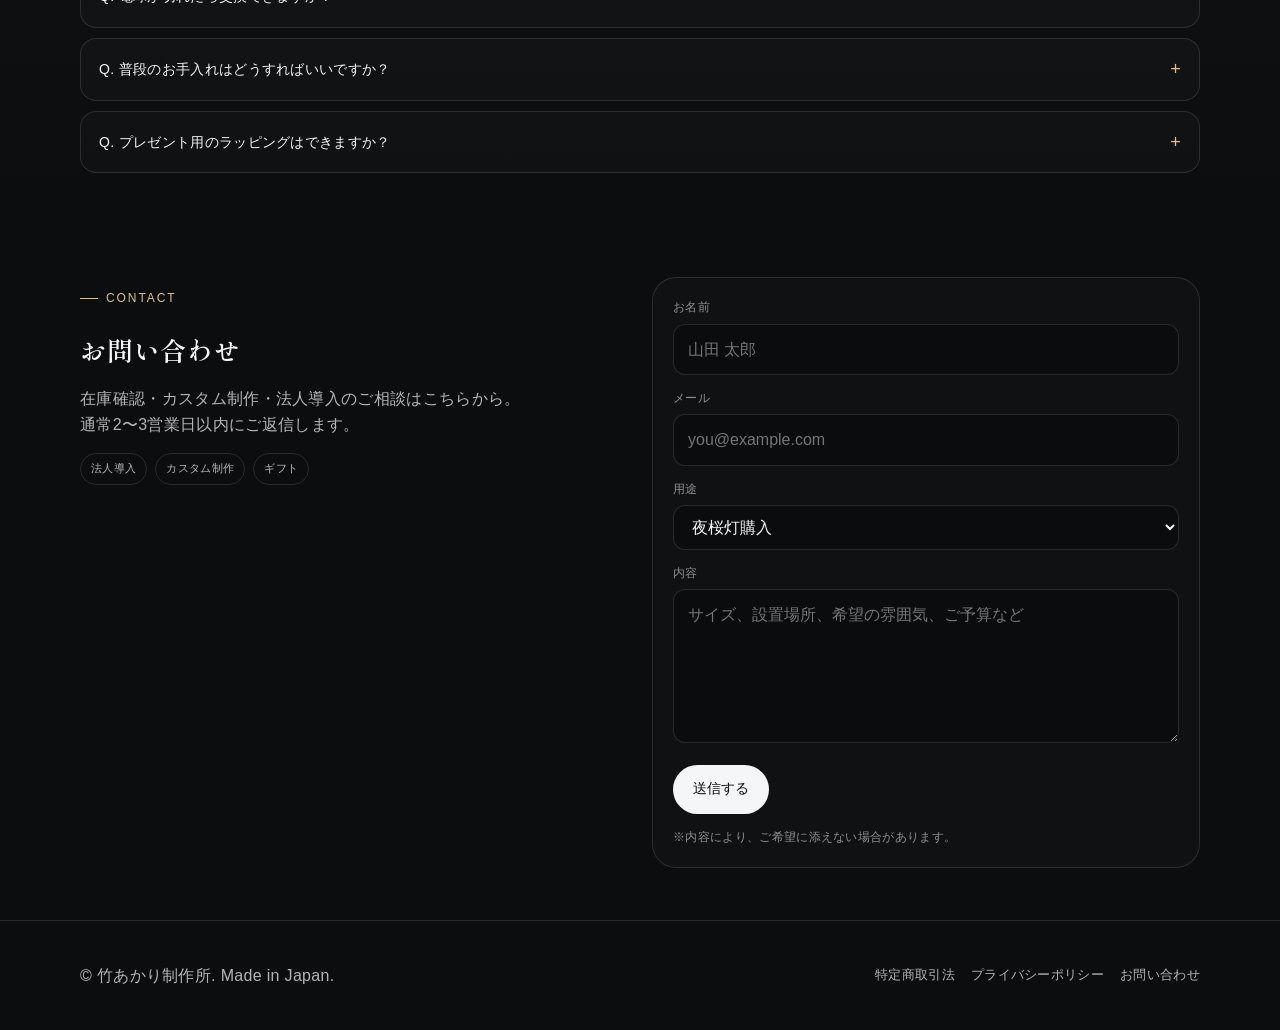
==== commit 0ba55791: "Redesign site with refined visuals, revised copy, and fixed order links - Clean up styles.css: remov" ====
--- a/index.html
+++ b/index.html
@@ -6,9 +6,10 @@
   <title>竹あかり制作所｜Bamboo Light Art</title>
   <meta name="description" content="秩父市の天然竹から生まれる、一点ものの灯り。住まい・店舗・宿・空間演出まで用途に合わせて制作します。" />
 
-  <!-- Favicons（あなたの img/ 内の実ファイルに合わせて） -->
-
   <meta name="theme-color" content="#0b0e10">
+  <link rel="preconnect" href="https://fonts.googleapis.com">
+  <link rel="preconnect" href="https://fonts.gstatic.com" crossorigin>
+  <link href="https://fonts.googleapis.com/css2?family=Shippori+Mincho:wght@500;600;700&display=swap" rel="stylesheet">
   <link rel="stylesheet" href="styles.css" />
   <link rel="icon" href="img/favicon.ico" sizes="any">
   <link rel="icon" type="image/png" sizes="16x16" href="img/favicon-16.png">
@@ -19,29 +20,6 @@
   <link rel="icon" type="image/png" sizes="192x192" href="img/favicon-192.png">
   <link rel="icon" type="image/png" sizes="512x512" href="img/favicon-512.png">
   <link rel="manifest" href="site.webmanifest">
-
-  <style>
-    .purchase-actions.vertical {
-      display: flex;
-      flex-direction: column;
-      gap: 8px;
-    }
-    .purchase-note {
-      margin: 0;
-      font-size: 12px;
-      line-height: 1.7;
-      color: #6f6a62;
-    }
-    .btn-buy small,
-    .btn-consult small {
-      display: block;
-      margin-top: 4px;
-      font-size: 12px;
-      line-height: 1.5;
-      opacity: .92;
-    }
-  </style>
-
 </head>
 
 <body>
@@ -77,29 +55,29 @@
         <div class="hero__copy">
           <p class="pill">Handcrafted / Made in Japan</p>
 
-          <h1 class="hero__title">静けさを灯す、竹の光。</h1>
+          <h1 class="hero__title">竹の内から灯る、<br>静けさという明かり。</h1>
 
           <p class="hero__lead">
-            <strong>秩父市の天然竹</strong>から生まれる、一点ものの灯り。<br>
-            住まい・店舗・宿・空間演出まで、用途に合わせて制作します。
+            <strong>埼玉県・秩父市の天然竹</strong>を一本一本選び、手作業で灯りへと仕立てています。<br>
+            住まいの一角から店舗・宿の空間演出まで、灯す場所に合わせてかたちにします。
           </p>
 
           <div class="hero__actions">
-            <a class="btn btn--solid" href="#lineup">作品ラインナップ</a>
-            <a class="btn btn--ghost" href="#contact">まず相談する</a>
+            <a class="btn btn--solid" href="#lineup">作品ラインナップを見る</a>
+            <a class="btn btn--ghost" href="#contact">まずは相談する</a>
           </div>
 
           <dl class="stats" aria-label="Highlights">
             <div class="stats__item"><dt>素材</dt><dd>秩父の天然竹</dd></div>
-            <div class="stats__item"><dt>制作</dt><dd>完全手作業</dd></div>
-            <div class="stats__item"><dt>用途</dt><dd>屋内 / 半屋外相談</dd></div>
+            <div class="stats__item"><dt>制作</dt><dd>すべて手作業</dd></div>
+            <div class="stats__item"><dt>設置</dt><dd>屋内 / 半屋外は要相談</dd></div>
           </dl>
 
-          <p class="note">※制作数に限りがあるため、在庫・納期は時期により変動します。</p>
+          <p class="note">※一点ずつ手作りのため制作数に限りがあります。在庫・納期は時期により変動します。</p>
         </div>
 
         <div class="hero__media">
-          <img src="img/sampleimage1.png" alt="竹あかりの灯り" loading="lazy">
+          <img src="img/sampleimage1.png" alt="竹あかりの灯り" loading="eager">
           <div class="hero__fade" aria-hidden="true"></div>
         </div>
       </div>
@@ -110,8 +88,9 @@
       <div class="container">
         <div class="section__head">
           <div>
+            <p class="kicker">Lineup</p>
             <h2 class="h2">作品ラインナップ</h2>
-            <p class="muted">カードをクリックすると、作品写真（3枚）がスライド表示されます</p>
+            <p class="muted">写真をクリックすると、作品ごとのギャラリー（3枚）をご覧いただけます。</p>
           </div>
         </div>
 
@@ -124,22 +103,22 @@
                 <h3>夜桜灯</h3>
                 <span class="chip">室内・ギフト</span>
               </div>
-              <p class="muted">シンプルな幾何学模様。初めての竹あかりに。</p>
+              <p>シンプルな幾何学模様の透かし彫り。はじめての竹あかりに選ばれています。</p>
 
               <div class="card__meta">
-                <span class="price">¥8,000(税込み）</span>
-                <span class="chip">在庫品</span>
+                <span class="price">¥8,000（税込）</span>
+                <span class="chip">在庫あり</span>
               </div>
 
               <div class="purchase-actions vertical">
-                <a class="btn-buy" href="buy-standard.html">
-                  Stripeで注文手続きへ
+                <a class="btn-buy" href="#contact" data-use="夜桜灯購入">
+                  夜桜灯を注文する
                   <small>在庫あり・3営業日以内発送予定</small>
                 </a>
-                <p class="purchase-note">安全なStripe決済ページへ移動します。クレジットカード対応・ご注文後に確認メールをお送りします。</p>
-              </div>
-
-              <p class="note" style="margin-top:10px">※カードの空白部分をクリックすると写真スライドが開きます。</p>
+                <p class="purchase-note">お問い合わせフォームから承ります。内容確認後、お支払い方法をご案内します。</p>
+              </div>
+
+              <p class="note">※カードの空いている部分をクリックすると写真ギャラリーが開きます。</p>
             </div>
           </article>
 
@@ -151,22 +130,22 @@
                 <h3>華波灯</h3>
                 <span class="chip">店舗・宿</span>
               </div>
-              <p class="muted">自然・和文様モチーフ。空間の“格”を上げる灯り。</p>
+              <p>自然・和文様をモチーフにした上質仕様。空間の“格”を上げる一台です。</p>
 
               <div class="card__meta">
-                <span class="price">¥15,000(税込み)</span>
-                <span class="chip">在庫品</span>
+                <span class="price">¥15,000（税込）</span>
+                <span class="chip">受注生産</span>
               </div>
 
               <div class="purchase-actions vertical">
-                <a class="btn-buy" href="buy-signature.html">
-                  Stripeで注文手続きへ
-                  <small>在庫あり・3営業日以内発送予定</small>
+                <a class="btn-buy" href="#contact" data-use="華波灯購入">
+                  華波灯を注文する
+                  <small>受注生産・納期目安1〜2週間〜</small>
                 </a>
-                <p class="purchase-note">作品内容をご確認後、Stripe決済へ進む想定です。納期はご注文内容により変動します。</p>
-              </div>
-
-              <p class="note" style="margin-top:10px">※カードの空白部分をクリックすると写真スライドが開きます</p>
+                <p class="purchase-note">意匠・サイズのご希望を伺ってから制作します。まずはお気軽にご相談ください。</p>
+              </div>
+
+              <p class="note">※カードの空いている部分をクリックすると写真ギャラリーが開きます。</p>
             </div>
           </article>
 
@@ -178,22 +157,22 @@
                 <h3>オーダーメイド</h3>
                 <span class="chip">空間演出</span>
               </div>
-              <p class="muted">イベント・神社仏閣・観光地向け。設計から提案。</p>
+              <p>イベント・神社仏閣・観光地向け。設置場所に合わせて設計からご提案します。</p>
 
               <div class="card__meta">
                 <span class="price">¥150,000〜</span>
-                <span class="chip">要件定義</span>
+                <span class="chip">要件定義から</span>
               </div>
 
               <div class="purchase-actions vertical">
-                <a class="btn-consult" href="#contact">
+                <a class="btn-consult" href="#contact" data-use="オーダーメイド相談">
                   導入を相談する
                   <small>設置場所・規模・ご予算をヒアリング</small>
                 </a>
                 <p class="purchase-note">大型案件・空間演出は、内容確認後にお見積もりをご案内します。</p>
               </div>
 
-              <p class="note" style="margin-top:10px">※カードの空白部分をクリックすると写真スライドが開きます</p>
+              <p class="note">※カードの空いている部分をクリックすると写真ギャラリーが開きます。</p>
             </div>
           </article>
         </div>
@@ -201,8 +180,8 @@
         <div class="cta">
           <div class="cta__box">
             <div>
-              <p class="cta__title">法人・店舗導入の相談もOK</p>
-              <p class="muted">設置場所・雰囲気・予算を聞いて、最短で提案します。</p>
+              <p class="cta__title">法人・店舗導入のご相談も承ります</p>
+              <p class="muted">設置場所・雰囲気・ご予算をお聞かせいただければ、最短でご提案します。</p>
             </div>
             <a class="btn btn--solid" href="#contact">導入相談をする</a>
           </div>
@@ -214,21 +193,21 @@
     <section class="section section--alt" id="craft">
       <div class="container split">
         <div class="split__copy">
+          <p class="kicker">Craft</p>
           <h2 class="h2">制作について</h2>
           <p class="muted">
-            竹を選ぶところから、穴あけ、仕上げ、照明設計まで全て手作業。大量生産は行っていません。
+            竹を選ぶところから、穴あけ、仕上げ、照明設計まで、すべて手作業で行っています。大量生産はしていません。
           </p>
 
-          <!-- ✅ 秩父ストーリー追加 -->
           <p class="muted">
-            私たちは<strong>埼玉県・秩父市の天然竹</strong>を主に使用し、一本一本の表情（色味・節・厚み）を見て選別しています。<br>
-            放置竹林の課題と向き合いながら、竹に新しい価値を与え、暮らしの中で長く愛される灯りへ仕立てます。
+            使用しているのは、主に<strong>埼玉県・秩父市の天然竹</strong>。一本ごとの色味・節・厚みを見ながら選別しています。<br>
+            放置竹林という地域の課題と向き合いながら、竹に新しい役割を与え、暮らしの中で長く愛される灯りに仕立てています。
           </p>
 
           <ul class="list">
-            <li>竹の乾燥・割れ対策を行い、長く使える状態に</li>
-            <li>LED（推奨）で安全・扱いやすく</li>
-            <li>半屋外設置は用途により提案可能</li>
+            <li>竹の乾燥・割れ対策を行い、長くお使いいただける状態に仕上げます</li>
+            <li>光源はLED（推奨）で、安全かつ扱いやすく</li>
+            <li>半屋外での設置も、用途に応じてご提案可能です</li>
           </ul>
         </div>
 
@@ -243,8 +222,9 @@
       <div class="container">
         <div class="section__head">
           <div>
+            <p class="kicker">Order Flow</p>
             <h2 class="h2">オーダーの流れ</h2>
-            <p class="muted">最短で迷わず決められる導線</p>
+            <p class="muted">迷わず・最短で決められる4ステップです。</p>
           </div>
         </div>
 
@@ -253,100 +233,101 @@
             <span class="step__num">1</span>
             <div>
               <h3>用途・サイズ相談</h3>
-              <p class="muted">設置場所／雰囲気／予算を共有してください。</p>
+              <p class="muted">設置場所／雰囲気／ご予算をお聞かせください。</p>
             </div>
           </li>
           <li class="step">
             <span class="step__num">2</span>
             <div>
               <h3>提案・お見積もり</h3>
-              <p class="muted">デザイン案と納期を提示します。</p>
+              <p class="muted">デザイン案と納期の目安をご提示します。</p>
             </div>
           </li>
           <li class="step">
             <span class="step__num">3</span>
             <div>
-              <h3>制作（1〜2週間〜）</h3>
+              <h3>制作（目安1〜2週間〜）</h3>
               <p class="muted">内容により制作期間は変動します。</p>
             </div>
           </li>
           <li class="step">
             <span class="step__num">4</span>
             <div>
-              <h3>発送／設置</h3>
-              <p class="muted">法人・現地設置も対応可能（要相談）。</p>
+              <h3>発送 / 設置</h3>
+              <p class="muted">法人・現地設置も対応可能です（要相談）。</p>
             </div>
           </li>
         </ol>
       </div>
     </section>
 
-    <!-- FAQ（差し替え完了版） -->
+    <!-- FAQ -->
     <section class="section section--alt" id="faq">
       <div class="container">
         <div class="section__head">
           <div>
-            <h2 class="h2">FAQ</h2>
-            <p class="muted">購入前の不安をここで解消</p>
+            <p class="kicker">FAQ</p>
+            <h2 class="h2">よくあるご質問</h2>
+            <p class="muted">ご購入前に気になりやすい点をまとめました。</p>
           </div>
         </div>
 
         <div class="faq">
           <details class="faq__item">
             <summary>Q. 注文してからどれくらいで届きますか？</summary>
-            <p class="muted">
-              A. 通常、ご注文から<strong>3〜5営業日</strong>以内に発送いたします。<br>
-              ※受注生産品につきましては、制作に<strong>1〜2週間</strong>ほどお時間をいただく場合がございます。<br>
+            <p>
+              A. 在庫品は、ご注文から<strong>3〜5営業日</strong>以内に発送いたします。<br>
+              受注生産品は、制作に<strong>1〜2週間</strong>ほどお時間をいただく場合があります。<br>
               お急ぎの場合は、ご注文前にお問い合わせフォームよりご相談ください。
             </p>
           </details>
 
           <details class="faq__item">
             <summary>Q. 竹は割れたり、カビが生えたりしませんか？</summary>
-            <p class="muted">
-              A. 防腐・防カビ処理を施した竹を使用しておりますが、天然素材のため、極度の乾燥によるヒビ割れや、湿気によるカビが発生する場合がございます。<br>
-              エアコンの風が直撃する場所や湿気の多い場所を避けて飾っていただくと、長く美しい状態を保てます。
+            <p>
+              A. 防腐・防カビ処理を施した竹を使用していますが、天然素材のため、極度の乾燥によるひび割れや、湿気によるカビが生じる場合があります。<br>
+              エアコンの風が直接当たる場所や、湿気の多い場所を避けて飾っていただくと、長く美しい状態を保てます。
             </p>
           </details>
 
           <details class="faq__item">
             <summary>Q. 商品写真と全く同じものが届きますか？</summary>
-            <p class="muted">
-              A. 一つひとつ天然の竹を使用し手作りで制作しているため、竹の太さ、色味、節の位置が写真とは多少異なる場合がございます。<br>
-              世界に一つだけの竹の表情としてお楽しみください。
+            <p>
+              A. 一つひとつ天然の竹を使い手作りしているため、竹の太さ・色味・節の位置が写真と多少異なる場合があります。<br>
+              世界に一つだけの、その竹だけの表情としてお楽しみください。
             </p>
           </details>
 
           <details class="faq__item">
             <summary>Q. 屋外（玄関先や庭）に置いても大丈夫ですか？</summary>
-            <p class="muted">
-              A. 基本的には<strong>屋内でのご使用を推奨</strong>しております。雨や直射日光は劣化を早める原因となります。<br>
-              屋根のある玄関ポーチなど<strong>半屋外</strong>での設置をご希望の場合は、使用環境に合わせてご提案しますので事前にご相談ください。
+            <p>
+              A. 基本的には<strong>屋内でのご使用</strong>をおすすめしています。雨や直射日光は劣化を早める原因になります。<br>
+              屋根のある玄関ポーチなど<strong>半屋外</strong>への設置をご希望の場合は、使用環境に合わせてご提案しますので事前にご相談ください。
             </p>
           </details>
 
           <details class="faq__item">
             <summary>Q. 電球が切れたら交換できますか？</summary>
-            <p class="muted">
-              A. はい、市販のLED電球と交換可能です。<br>
-              口金サイズは<strong>E17（作品により異なる場合があります）</strong>をご案内します。<br>
-              竹への熱影響を防ぐため、LED電球のご利用をお願いいたします。
+            <p>
+              A. はい、市販のLED電球に交換いただけます。<br>
+              口金サイズは<strong>E17（作品により異なる場合があります）</strong>をご案内しています。<br>
+              竹への熱の影響を防ぐため、LED電球のご利用をお願いしています。
             </p>
           </details>
 
           <details class="faq__item">
-            <summary>Q. 普段のお掃除はどうすればいいですか？</summary>
-            <p class="muted">
-              A. 乾いた布やハタキなどで優しくホコリを払ってください。<br>
-              汚れが目立つ場合は、固く絞った布で拭き取り、その後しっかりと乾燥させてください（<strong>水気はカビの原因</strong>となりますのでご注意ください）。
+            <summary>Q. 普段のお手入れはどうすればいいですか？</summary>
+            <p>
+              A. 乾いた布やハタキなどで、やさしくほこりを払ってください。<br>
+              汚れが気になる場合は固く絞った布で拭き取り、その後しっかり乾燥させてください（<strong>水気はカビの原因</strong>になりますのでご注意ください）。
             </p>
           </details>
 
           <details class="faq__item">
-            <summary>Q. プレゼント用にラッピングはできますか？</summary>
-            <p class="muted">
-              A. はい、承っております。<br>
-              カート画面に進んだ後、備考欄にて「<strong>ラッピング希望</strong>」とご記入ください。<br>
+            <summary>Q. プレゼント用のラッピングはできますか？</summary>
+            <p>
+              A. はい、承っています。<br>
+              お問い合わせ・ご注文の際、内容欄に「<strong>ラッピング希望</strong>」とご記入ください。<br>
               金額のわかる納品書などは同梱せずに発送いたします。
             </p>
           </details>
@@ -358,10 +339,11 @@
     <section class="section" id="contact">
       <div class="container contact">
         <div class="contact__copy">
+          <p class="kicker">Contact</p>
           <h2 class="h2">お問い合わせ</h2>
           <p class="muted">
-            在庫確認・カスタム制作・法人導入の相談はこちら。<br>
-            2〜3営業日以内に返信します。
+            在庫確認・カスタム制作・法人導入のご相談はこちらから。<br>
+            通常2〜3営業日以内にご返信します。
           </p>
           <div class="contact__badges">
             <span class="chip">法人導入</span>
@@ -387,7 +369,7 @@
 
           <label class="field">
             <span>用途</span>
-            <select name="use">
+            <select name="use" id="useSelect">
               <option>夜桜灯購入</option>
               <option>華波灯購入</option>
               <option>オーダーメイド相談</option>
@@ -397,11 +379,11 @@
 
           <label class="field">
             <span>内容</span>
-            <textarea name="message" rows="5" placeholder="サイズ、設置場所、希望の雰囲気、予算など"></textarea>
+            <textarea name="message" rows="5" placeholder="サイズ、設置場所、希望の雰囲気、ご予算など"></textarea>
           </label>
 
           <button class="btn btn--solid" type="submit">送信する</button>
-          <p class="note">※内容により、お受けできない場合があります。</p>
+          <p class="note">※内容により、ご希望に添えない場合があります。</p>
         </form>
       </div>
     </section>
@@ -440,7 +422,6 @@
         <button class="lg-nav" type="button" id="lgNext" aria-label="次へ">›</button>
       </div>
 
-      <!-- ✅ Concept（クリック後：写真の下に表示） -->
       <div class="lg-info" id="lgInfo" aria-live="polite">
         <div class="lg-info__copy">
           <div class="lg-info__kicker">CONCEPT</div>
@@ -449,7 +430,7 @@
           <p class="lg-info__note" id="lgConceptNote">※写真は制作例です。天然素材のため個体差があります。</p>
         </div>
         <div class="lg-info__cta">
-          <a class="btn btn--solid" id="lgCta" href="#">購入 / 相談へ</a>
+          <a class="btn btn--solid" id="lgCta" href="#contact">購入 / 相談へ</a>
         </div>
       </div>
     </div>
@@ -469,8 +450,9 @@
             "在庫がある場合は3〜5営業日以内に発送",
             "LED推奨で安全に楽しめます"
           ],
-          ctaLabel: "夜桜灯を購入する",
-          ctaHref: "buy-standard.html",
+          ctaLabel: "夜桜灯を注文する",
+          ctaHref: "#contact",
+          ctaUse: "夜桜灯購入",
           note: "※写真は制作例です。竹の表情（色味・節）は一点ごとに異なります。"
         }
       },
@@ -484,8 +466,9 @@
             "意匠・サイズ相談OK（和文様 / モチーフ対応）",
             "納期目安：1〜2週間〜（内容により変動）"
           ],
-          ctaLabel: "華波灯を購入する",
-          ctaHref: "buy-signature.html",
+          ctaLabel: "華波灯を注文する",
+          ctaHref: "#contact",
+          ctaUse: "華波灯購入",
           note: "※写真は制作例です。完成イメージに合わせて制作します。"
         }
       },
@@ -496,12 +479,13 @@
           lead: "神社仏閣・イベント・商業空間へ。設計から提案するオーダー制作。",
           bullets: [
             "現地設置・大判制作も対応（要相談）",
-            "雰囲気・動線・予算に合わせて提案",
+            "雰囲気・動線・ご予算に合わせて提案",
             "まずは用途と設置場所をヒアリングします"
           ],
           ctaLabel: "オーダーメイドを相談する",
           ctaHref: "#contact",
-          note: "※内容によりお受けできない場合があります。まずは要件をお聞かせください。"
+          ctaUse: "オーダーメイド相談",
+          note: "※内容によりご希望に添えない場合があります。まずは要件をお聞かせください。"
         }
       }
     };
@@ -515,7 +499,6 @@
     const nextBtn = document.getElementById("lgNext");
     const stage   = document.getElementById("lgStage");
 
-    // concept
     const conceptLead = document.getElementById("lgConceptLead");
     const conceptList = document.getElementById("lgConceptList");
     const conceptNote = document.getElementById("lgConceptNote");
@@ -551,10 +534,8 @@
       if(!g || !g.concept) return;
       const c = g.concept;
 
-      // lead
       if(conceptLead) conceptLead.textContent = c.lead || "";
 
-      // bullets
       if(conceptList){
         conceptList.innerHTML = "";
         (c.bullets || []).forEach(t=>{
@@ -564,13 +545,12 @@
         });
       }
 
-      // note
       if(conceptNote) conceptNote.textContent = c.note || "";
 
-      // CTA
       if(ctaEl){
         ctaEl.textContent = c.ctaLabel || "購入 / 相談へ";
-        ctaEl.setAttribute("href", c.ctaHref || "#");
+        ctaEl.setAttribute("href", c.ctaHref || "#contact");
+        ctaEl.dataset.use = c.ctaUse || "";
       }
     }
 
@@ -612,7 +592,6 @@
 
     // カードクリックで開く（a/button等を押した場合は開かない＝購入導線を守る）
     document.querySelectorAll("[data-gallery]").forEach(card=>{
-      card.style.cursor = "pointer";
       card.addEventListener("click", (e)=>{
         if(e.target.closest("a, button, input, textarea, select, summary")) return;
         openModal(card.getAttribute("data-gallery"), 0);
@@ -642,7 +621,25 @@
       if(Math.abs(dx) < 40) return;
       if(dx > 0) prev(); else next();
     }, {passive:true});
+
+    // === 「注文する / 相談する」ボタン：お問い合わせフォームの用途を自動選択 ===
+    const useSelect = document.getElementById("useSelect");
+    function prefillUse(useText){
+      if(!useSelect || !useText) return;
+      const opt = [...useSelect.options].find(o => o.text === useText);
+      if(opt) useSelect.value = opt.value;
+    }
+    document.addEventListener("click", (e)=>{
+      const el = e.target.closest("[data-use]");
+      if(!el) return;
+      prefillUse(el.dataset.use);
+      if(modal.classList.contains("is-open")) closeModal();
+      window.setTimeout(()=>{
+        document.getElementById("contact")?.scrollIntoView({behavior:"smooth", block:"start"});
+        document.querySelector('input[name="name"]')?.focus({preventScroll:true});
+      }, 0);
+    });
   })();
   </script>
 </body>
-</html>+</html>
--- a/styles.css
+++ b/styles.css
@@ -1,50 +1,88 @@
+/* =========================================================
+   竹あかり制作所 - Design Tokens
+   ========================================================= */
 :root{
   --bg:#0b0d0f;
+  --bg-soft:#0f1216;
   --panel:#111418;
-  --panel2:#0f1216;
+  --panel-2:#0f1216;
   --text:#f4f6f8;
   --muted:rgba(244,246,248,.72);
+  --muted-2:rgba(244,246,248,.55);
   --line:rgba(244,246,248,.12);
+  --line-strong:rgba(244,246,248,.20);
   --accent:#d9c38a;
+  --accent-soft:rgba(217,195,138,.14);
+  --accent-line:rgba(217,195,138,.35);
+  --ink-on-accent:#20180c;
   --shadow:0 14px 40px rgba(0,0,0,.35);
+  --shadow-lg:0 20px 60px rgba(0,0,0,.5);
+  --r-sm:12px;
   --r:16px;
-  --r2:24px;
+  --r-lg:24px;
+  --r-pill:999px;
   --max:1120px;
-}
-
-/* Reset / base */
-*{ box-sizing:border-box; }
-html{ scroll-behavior:smooth; overflow-x:hidden; }
+  --ease:cubic-bezier(.22,.8,.32,1);
+}
+
+/* =========================================================
+   Reset / Base
+   ========================================================= */
+*, *::before, *::after{ box-sizing:border-box; }
+html{
+  scroll-behavior:smooth;
+  overflow-x:hidden;
+}
 body{
+  margin:0;
   overflow-x:hidden;
   width:100%;
-
-  margin:0;
-  background:var(--bg);
+  background:
+    radial-gradient(1200px 600px at 85% -10%, rgba(217,195,138,.08), transparent 60%),
+    var(--bg);
   color:var(--text);
-  font-family:-apple-system,BlinkMacSystemFont,"Helvetica Neue","Yu Gothic","Hiragino Kaku Gothic ProN",Meiryo,sans-serif;
+  font-family:-apple-system,BlinkMacSystemFont,"Hiragino Kaku Gothic ProN","Yu Gothic",Meiryo,"Helvetica Neue",sans-serif;
   letter-spacing:.02em;
+  line-height:1.6;
+}
+h1,h2,h3{
+  font-family:"Shippori Mincho","Hiragino Mincho ProN","Yu Mincho",serif;
+  font-weight:600;
 }
 img{ max-width:100%; display:block; height:auto; }
 a{ color:inherit; text-decoration:none; }
 a:hover{ opacity:.92; }
+:focus-visible{ outline:2px solid var(--accent); outline-offset:3px; border-radius:4px; }
+
 .container{ width:min(var(--max), calc(100% - 32px)); margin:0 auto; }
 .muted{ color:var(--muted); }
-.note{ margin:14px 0 0; font-size:12px; color:var(--muted); }
-
-/* Buttons */
+.note{ margin:14px 0 0; font-size:12px; color:var(--muted-2); }
+.kicker{
+  display:inline-flex; align-items:center; gap:8px;
+  font-size:12px; letter-spacing:.16em; color:var(--accent);
+  text-transform:uppercase;
+}
+.kicker::before{
+  content:""; width:18px; height:1px; background:var(--accent);
+}
+
+/* =========================================================
+   Buttons
+   ========================================================= */
 .btn{
   display:inline-flex; align-items:center; justify-content:center;
   gap:.5rem;
-  padding:.9rem 1.1rem;
-  border-radius:999px;
+  padding:.9rem 1.2rem;
+  border-radius:var(--r-pill);
   border:1px solid var(--line);
   background:transparent;
   color:var(--text);
-  transition:transform .12s ease, background .12s ease, border-color .12s ease;
+  font-size:14px;
+  cursor:pointer;
+  transition:transform .15s var(--ease), background .15s var(--ease), border-color .15s var(--ease);
   white-space:nowrap;
 }
-.btn:hover{ background:rgba(255,255,255,.04); transform:translateY(-1px); }
+.btn:hover{ background:rgba(255,255,255,.05); transform:translateY(-1px); border-color:var(--line-strong); }
 .btn--solid{
   background:var(--text);
   color:#0b0d0f;
@@ -53,118 +91,126 @@
 .btn--solid:hover{ background:#fff; }
 .btn--ghost{}
 
-/* Header */
+/* =========================================================
+   Header
+   ========================================================= */
 .header{
   position:sticky; top:0; z-index:50;
-  backdrop-filter: blur(10px);
-  background:linear-gradient(to bottom, rgba(11,13,15,.88), rgba(11,13,15,.55));
+  backdrop-filter:blur(12px);
+  background:linear-gradient(to bottom, rgba(11,13,15,.9), rgba(11,13,15,.6));
   border-bottom:1px solid var(--line);
 }
 .header__inner{
   display:flex; align-items:center; justify-content:space-between;
   gap:14px; padding:14px 0; flex-wrap:wrap;
 }
-
-/* Brand / Logo */
 .brand{
-  display:flex;
-  align-items:center;
-  gap:12px;
-  min-width:0;
-  flex:1 1 auto;
+  display:flex; align-items:center; gap:12px;
+  min-width:0; flex:1 1 auto;
 }
 .brand__logo{
-  display:block !important;
-  width:52px;
-  height:52px;
-  object-fit:contain;
-  filter: drop-shadow(0 8px 22px rgba(0,0,0,.35));
-}
-.brand__text{ display:flex; flex-direction:column; line-height:1.1; min-width:0; }
-.brand__name{ font-size:16px; letter-spacing:.08em; white-space:nowrap; overflow:hidden; text-overflow:ellipsis; }
-.brand__sub{ font-size:12px; color:var(--muted); margin-top:3px; white-space:nowrap; overflow:hidden; text-overflow:ellipsis; }
-
-.nav{ display:flex; gap:14px; align-items:center; }
+  display:block; width:52px; height:52px; object-fit:contain;
+  filter:drop-shadow(0 8px 22px rgba(0,0,0,.35));
+}
+.brand__text{ display:flex; flex-direction:column; line-height:1.15; min-width:0; }
+.brand__name{
+  font-family:"Shippori Mincho","Hiragino Mincho ProN","Yu Mincho",serif;
+  font-size:16px; letter-spacing:.1em;
+  white-space:nowrap; overflow:hidden; text-overflow:ellipsis;
+}
+.brand__sub{
+  font-size:11px; color:var(--muted-2); margin-top:3px; letter-spacing:.08em;
+  white-space:nowrap; overflow:hidden; text-overflow:ellipsis;
+}
+.nav{ display:flex; gap:6px; align-items:center; }
 .nav a{
   font-size:14px; color:var(--muted);
-  padding:8px 10px; border-radius:999px;
-}
-.nav a:hover{ color:var(--text); background:rgba(255,255,255,.04); }
+  padding:8px 12px; border-radius:var(--r-pill);
+}
+.nav a:hover{ color:var(--text); background:rgba(255,255,255,.05); }
 .header__cta{ display:flex; gap:10px; align-items:center; flex:0 0 auto; flex-wrap:wrap; justify-content:flex-end; }
 
-/* Hero */
-.hero{ padding:56px 0 28px; }
+/* =========================================================
+   Hero
+   ========================================================= */
+.hero{ padding:64px 0 32px; }
 .hero__grid{
   display:grid;
-  grid-template-columns: 1.05fr .95fr;
-  gap:22px;
+  grid-template-columns:1.05fr .95fr;
+  gap:28px;
   align-items:stretch;
 }
 .pill{
   display:inline-flex; align-items:center;
-  font-size:12px; color:var(--muted);
-  border:1px solid var(--line);
-  padding:8px 12px; border-radius:999px;
-  margin:0 0 14px;
-}
-.hero__title{ font-size:42px; line-height:1.12; margin:0 0 12px; }
-.hero__lead{ color:var(--muted); line-height:1.9; margin:0 0 18px; font-size:15px; }
+  font-size:12px; color:var(--muted); letter-spacing:.05em;
+  border:1px solid var(--line);
+  padding:8px 14px; border-radius:var(--r-pill);
+  margin:0 0 18px;
+}
+.hero__title{
+  font-size:46px; line-height:1.28; margin:0 0 16px;
+  letter-spacing:.03em;
+}
+.hero__lead{
+  color:var(--muted); line-height:2; margin:0 0 22px; font-size:15px;
+}
 .hero__actions{ display:flex; gap:10px; flex-wrap:wrap; }
 
 .stats{
-  display:flex; gap:14px; flex-wrap:wrap;
-  margin:18px 0 0; padding:0;
+  display:flex; gap:12px; flex-wrap:wrap;
+  margin:22px 0 0; padding:0;
 }
 .stats__item{
   border:1px solid var(--line);
   background:rgba(255,255,255,.02);
-  border-radius:999px;
-  padding:10px 12px;
+  border-radius:var(--r-pill);
+  padding:10px 14px;
   display:flex; gap:8px; align-items:baseline;
 }
-.stats dt{ color:var(--muted); font-size:12px; }
+.stats dt{ color:var(--muted-2); font-size:12px; margin:0; }
 .stats dd{ margin:0; font-size:13px; }
 
 .hero__media{
   position:relative;
   max-width:100%;
   border:1px solid var(--line);
-  border-radius:var(--r2);
+  border-radius:var(--r-lg);
   overflow:hidden;
   background:var(--panel);
-  box-shadow:var(--shadow);
-  min-height: 420px;
+  box-shadow:var(--shadow-lg);
+  min-height:440px;
 }
 .hero__media img{
-  width:100%;
-  height:100%;
-  object-fit:cover;
-  object-position:center;
+  width:100%; height:100%;
+  object-fit:cover; object-position:center;
   opacity:.96;
   transform:scale(1.02);
 }
 .hero__fade{
-  position:absolute; inset:0;
+  position:absolute; inset:0; pointer-events:none;
   background:
-    radial-gradient(900px 600px at 0% 0%, rgba(217,195,138,.12), transparent 55%),
-    linear-gradient(to top, rgba(11,13,15,.72), rgba(11,13,15,0) 55%);
-  pointer-events:none;
-}
-
-/* Sections */
-.section{ padding:40px 0; }
+    radial-gradient(900px 600px at 0% 0%, rgba(217,195,138,.14), transparent 55%),
+    linear-gradient(to top, rgba(11,13,15,.78), rgba(11,13,15,0) 55%);
+}
+
+/* =========================================================
+   Sections
+   ========================================================= */
+.section{ padding:52px 0; }
 .section--alt{ background:linear-gradient(180deg, rgba(255,255,255,.03), rgba(255,255,255,0)); }
 .section__head{
   display:flex; justify-content:space-between; align-items:flex-end;
-  gap:12px; margin-bottom:16px;
-}
-.h2{ margin:0; font-size:20px; letter-spacing:.02em; }
-
-/* Cards */
+  gap:12px; margin-bottom:22px;
+}
+.h2{ margin:8px 0 0; font-size:26px; letter-spacing:.03em; }
+
+/* =========================================================
+   Lineup Cards
+   ========================================================= */
 .grid{
   display:grid;
-  grid-template-columns: repeat(3, 1fr);
-  gap:14px;
+  grid-template-columns:repeat(3, 1fr);
+  gap:16px;
 }
 .card{
   border:1px solid var(--line);
@@ -172,569 +218,431 @@
   border-radius:var(--r);
   overflow:hidden;
   background:rgba(255,255,255,.02);
-  transition:transform .12s ease, background .12s ease, border-color .12s ease;
+  cursor:pointer;
+  transition:transform .15s var(--ease), background .15s var(--ease), border-color .15s var(--ease);
 }
 .card:hover{
-  transform:translateY(-2px);
+  transform:translateY(-3px);
   background:rgba(255,255,255,.04);
-  border-color:rgba(217,195,138,.35);
-}
-.card__img{ aspect-ratio: 4 / 3; background:rgba(255,255,255,.04); }
+  border-color:var(--accent-line);
+}
+.card__img{ aspect-ratio:4/3; background:rgba(255,255,255,.04); position:relative; }
 .card__img img{ width:100%; height:100%; display:block; object-fit:cover; }
-.card__body{ padding:14px; }
+.card__img::after{
+  content:"写真をもっと見る";
+  position:absolute; right:10px; bottom:10px;
+  font-size:11px; letter-spacing:.04em; color:var(--text);
+  background:rgba(11,13,15,.65);
+  border:1px solid rgba(244,246,248,.18);
+  padding:5px 10px; border-radius:var(--r-pill);
+  backdrop-filter:blur(4px);
+}
+.card__body{ padding:18px; }
 .card__top{ display:flex; justify-content:space-between; gap:10px; align-items:center; }
-.card h3{ margin:0; font-size:15px; }
-.card p{ margin:10px 0 0; line-height:1.8; font-size:13px; }
+.card h3{ margin:0; font-size:17px; letter-spacing:.04em; }
+.card p{ margin:10px 0 0; line-height:1.85; font-size:13px; color:var(--muted); }
 
 .card__meta{
-  display:flex;
-  justify-content:space-between;
-  align-items:center;
-  margin-top:12px;
-  gap:10px;
-  flex-wrap:wrap;
-}
-.price{ color:var(--accent); font-size:14px; }
+  display:flex; justify-content:space-between; align-items:center;
+  margin-top:14px; gap:10px; flex-wrap:wrap;
+}
+.price{ color:var(--accent); font-size:15px; letter-spacing:.02em; }
 .link{ font-size:13px; opacity:.9; }
 .link:hover{ opacity:1; text-decoration:underline; }
 
 .chip{
-  font-size:12px;
+  font-size:11px;
   padding:6px 10px;
   border:1px solid var(--line);
-  border-radius:999px;
+  border-radius:var(--r-pill);
   color:var(--muted);
-}
-
-/* Placeholder blocks */
-.ph{
-  width:100%; height:100%;
-  display:grid; place-items:center;
-  color:rgba(244,246,248,.45);
-  background:linear-gradient(135deg, rgba(217,195,138,.10), rgba(255,255,255,.03));
-  font-size:12px;
-}
-.ph--big{ aspect-ratio: 4 / 3; border-radius:var(--r2); }
-
-/* CTA box */
-.cta{ margin-top:18px; }
+  white-space:nowrap;
+}
+
+.cta{ margin-top:22px; }
 .cta__box{
   display:flex; justify-content:space-between; align-items:center;
-  gap:12px; padding:16px;
-  border:1px solid rgba(217,195,138,.22);
-  background:radial-gradient(900px 400px at 10% 0%, rgba(217,195,138,.10), transparent 60%),
+  gap:14px; padding:20px;
+  border:1px solid var(--accent-line);
+  background:radial-gradient(900px 400px at 10% 0%, var(--accent-soft), transparent 60%),
              rgba(255,255,255,.02);
-  border-radius:var(--r2);
-}
-.cta__title{ margin:0 0 6px; font-weight:600; }
-
-/* Split */
+  border-radius:var(--r-lg);
+  flex-wrap:wrap;
+}
+.cta__title{ margin:0 0 6px; font-weight:600; font-size:15px; }
+
+/* =========================================================
+   Split (Craft)
+   ========================================================= */
 .split{
   display:grid;
-  grid-template-columns: 1fr 1fr;
-  gap:18px;
+  grid-template-columns:1fr 1fr;
+  gap:32px;
   align-items:center;
 }
 .list{
-  margin:14px 0 0;
+  margin:16px 0 0;
   padding-left:18px;
   color:var(--muted);
-  line-height:1.9;
+  line-height:2;
   font-size:13px;
 }
 .split__media{
   border:1px solid var(--line);
-  border-radius:var(--r2);
+  border-radius:var(--r-lg);
   overflow:hidden;
-  background:var(--panel2);
+  background:var(--panel-2);
   padding:10px;
 }
-
-/* Split media image */
-.split__media img{ width:100%; aspect-ratio: 4 / 3; object-fit:cover; display:block; border-radius:var(--r2); }
-
-/* Steps */
+.split__media img{ width:100%; aspect-ratio:4/3; object-fit:cover; display:block; border-radius:var(--r); }
+
+/* =========================================================
+   Steps (Order flow)
+   ========================================================= */
 .steps{
   list-style:none;
   padding:0; margin:0;
   display:grid;
-  grid-template-columns: repeat(2, 1fr);
-  gap:12px;
+  grid-template-columns:repeat(4, 1fr);
+  gap:14px;
 }
 .step{
   border:1px solid var(--line);
   border-radius:var(--r);
   background:rgba(255,255,255,.02);
-  padding:14px;
-  display:flex; gap:12px; align-items:flex-start;
+  padding:18px;
+  display:flex; flex-direction:column; gap:12px;
 }
 .step__num{
-  width:34px; height:34px;
-  border-radius:999px;
-  border:1px solid var(--line);
+  width:36px; height:36px;
+  border-radius:var(--r-pill);
+  border:1px solid var(--accent-line);
   display:inline-flex; align-items:center; justify-content:center;
   color:var(--accent);
   font-weight:700;
-}
-.step h3{ margin:0; font-size:14px; }
-.step p{ margin:8px 0 0; line-height:1.8; font-size:13px; }
-
-/* FAQ */
+  font-family:"Shippori Mincho","Hiragino Mincho ProN",serif;
+}
+.step h3{ margin:0; font-size:14px; letter-spacing:.02em; }
+.step p{ margin:0; line-height:1.85; font-size:13px; color:var(--muted); }
+
+/* =========================================================
+   FAQ
+   ========================================================= */
 .faq{ display:grid; gap:10px; }
 .faq__item{
   border:1px solid var(--line);
   border-radius:var(--r);
   background:rgba(255,255,255,.02);
-  padding:12px 14px;
-}
+  padding:16px 18px;
+  transition:border-color .15s var(--ease);
+}
+.faq__item[open]{ border-color:var(--accent-line); }
 .faq__item summary{
   cursor:pointer;
   list-style:none;
   font-size:14px;
+  display:flex; align-items:center; justify-content:space-between; gap:10px;
 }
 .faq__item summary::-webkit-details-marker{ display:none; }
-.faq__item p{ margin:10px 0 0; line-height:1.8; font-size:13px; }
-
-/* Contact */
+.faq__item summary::after{
+  content:"+";
+  flex:0 0 auto;
+  font-size:18px; color:var(--accent);
+  transition:transform .15s var(--ease);
+}
+.faq__item[open] summary::after{ transform:rotate(45deg); }
+.faq__item p{ margin:12px 0 0; line-height:1.9; font-size:13px; color:var(--muted); }
+
+/* =========================================================
+   Contact
+   ========================================================= */
 .contact{
   display:grid;
-  grid-template-columns: 1fr 1fr;
-  gap:16px;
+  grid-template-columns:1fr 1fr;
+  gap:24px;
   align-items:start;
 }
-.contact__badges{ display:flex; gap:8px; flex-wrap:wrap; margin-top:10px; }
+.contact__badges{ display:flex; gap:8px; flex-wrap:wrap; margin-top:14px; }
 
 .form{
   border:1px solid var(--line);
-  border-radius:var(--r2);
+  border-radius:var(--r-lg);
   background:rgba(255,255,255,.02);
-  padding:14px;
-}
-.field{ display:block; margin-bottom:12px; }
-.field span{ display:block; font-size:12px; color:var(--muted); margin:0 0 6px; }
+  padding:20px;
+}
+.field{ display:block; margin-bottom:14px; }
+.field span{ display:block; font-size:12px; color:var(--muted-2); margin:0 0 6px; }
 input, select, textarea{
   width:100%;
-  padding:12px 12px;
-  border-radius:12px;
+  padding:12px 14px;
+  border-radius:var(--r-sm);
   border:1px solid var(--line);
   background:rgba(0,0,0,.25);
   color:var(--text);
+  font:inherit;
   outline:none;
 }
 input:focus, select:focus, textarea:focus{
   border-color:rgba(217,195,138,.5);
-  box-shadow:0 0 0 3px rgba(217,195,138,.12);
-}
-
-/* Footer */
-.footer{ border-top:1px solid var(--line); padding:22px 0; }
+  box-shadow:0 0 0 3px var(--accent-soft);
+}
+textarea{ resize:vertical; }
+
+/* =========================================================
+   Footer
+   ========================================================= */
+.footer{ border-top:1px solid var(--line); padding:26px 0; }
 .footer__inner{
   display:flex; justify-content:space-between; align-items:center;
   gap:14px; flex-wrap:wrap;
 }
-.footer__links{ display:flex; gap:14px; flex-wrap:wrap; }
+.footer__links{ display:flex; gap:16px; flex-wrap:wrap; }
 .footer__links a{ color:var(--muted); font-size:13px; }
 .footer__links a:hover{ color:var(--text); }
 
-/* ===== Modal Slider (Lineup Gallery) ===== */
-.lg-modal{
-  position:fixed; inset:0;
-  display:none;
-  z-index:9999;
-}
+/* =========================================================
+   Purchase / Consult buttons
+   ========================================================= */
+.purchase-actions{
+  display:flex; gap:14px; flex-wrap:wrap; align-items:center;
+  margin-top:16px;
+}
+.purchase-actions.vertical{
+  flex-direction:column; align-items:stretch; gap:10px;
+}
+.purchase-note{
+  margin:0; font-size:12px; line-height:1.75; color:var(--muted-2);
+}
+
+.btn-buy, .btn-consult{
+  position:relative;
+  padding:14px 22px;
+  border-radius:var(--r-pill);
+  font-size:14px;
+  font-weight:600;
+  letter-spacing:.05em;
+  text-align:center;
+  transition:transform .15s var(--ease), box-shadow .15s var(--ease), filter .15s var(--ease), background .15s var(--ease), border-color .15s var(--ease);
+}
+.btn-buy{
+  color:var(--ink-on-accent);
+  background:linear-gradient(135deg,#f3e9c9,var(--accent));
+  border:none;
+  box-shadow:0 6px 18px rgba(217,195,138,.32), inset 0 1px 0 rgba(255,255,255,.55);
+}
+.btn-buy:hover{
+  transform:translateY(-2px);
+  box-shadow:0 10px 26px rgba(217,195,138,.42), inset 0 1px 0 rgba(255,255,255,.65);
+  filter:brightness(1.03);
+}
+.btn-consult{
+  color:var(--text);
+  border:1px solid var(--accent-line);
+  background:rgba(255,255,255,.02);
+  box-shadow:0 10px 26px rgba(0,0,0,.22);
+}
+.btn-consult:hover{
+  transform:translateY(-2px);
+  border-color:rgba(217,195,138,.85);
+  background:var(--accent-soft);
+}
+.btn-buy small, .btn-consult small{
+  display:block;
+  font-size:11px;
+  font-weight:500;
+  letter-spacing:.05em;
+  opacity:.75;
+  margin-top:3px;
+}
+
+/* =========================================================
+   Lightbox / Gallery Modal
+   ========================================================= */
+.lg-modal{ position:fixed; inset:0; display:none; z-index:9999; }
 .lg-modal.is-open{ display:block; }
-
 .lg-backdrop{
   position:absolute; inset:0;
-  background:rgba(0,0,0,.78);
-  backdrop-filter: blur(6px);
-}
-
+  background:rgba(0,0,0,.8);
+  backdrop-filter:blur(6px);
+}
 .lg-panel{
   position:relative;
   min-height:0;
   width:min(980px, 92vw);
   margin:6vh auto 0;
-  border-radius:var(--r2);
-  border:1px solid rgba(244,246,248,.16);
-  background:rgba(17,20,24,.94);
-  box-shadow: 0 20px 60px rgba(0,0,0,.55);
+  border-radius:var(--r-lg);
+  border:1px solid var(--line-strong);
+  background:rgba(17,20,24,.96);
+  box-shadow:var(--shadow-lg);
   overflow:auto;
-  display:flex;
-  flex-direction:column;
+  display:flex; flex-direction:column;
   max-height:92vh;
 }
-
 .lg-top{
-  display:flex;
-  align-items:center;
-  justify-content:space-between;
-  gap:10px;
-  padding:14px 16px;
-  border-bottom:1px solid rgba(244,246,248,.10);
-}
-.lg-title{
-  font-size:14px;
-  letter-spacing:.08em;
-  color:rgba(244,246,248,.88);
-}
-.lg-counter{
-  font-size:12px;
-  color:rgba(244,246,248,.65);
-}
-
+  display:flex; align-items:center; justify-content:space-between;
+  gap:10px; padding:16px 18px;
+  border-bottom:1px solid var(--line);
+  position:sticky; top:0; z-index:10;
+  background:rgba(17,20,24,.96);
+  backdrop-filter:blur(10px);
+}
+.lg-title{ font-size:14px; letter-spacing:.1em; color:rgba(244,246,248,.9); }
+.lg-counter{ font-size:12px; color:rgba(244,246,248,.65); font-weight:600; }
 .lg-stage{
   background:rgba(0,0,0,.25);
-  flex:1 1 auto;
-  min-height:0;
-  display:flex;
-  align-items:center;
-  justify-content:center;
-}
-.lg-img{
-  width:100%;
-  height:100%;
-  max-height:100%;
-  object-fit:contain;
-  display:block;
-}
-
+  flex:1 1 auto; min-height:0;
+  display:flex; align-items:center; justify-content:center;
+}
+.lg-img{ width:100%; height:100%; max-height:100%; object-fit:contain; display:block; }
 .lg-controls{
   flex:0 0 auto;
-  display:flex;
-  align-items:center;
-  justify-content:space-between;
-  gap:10px;
-  padding:12px 14px;
-  border-top:1px solid rgba(244,246,248,.10);
-}
-
-/* Concept area (below gallery) */
+  display:flex; align-items:center; justify-content:space-between;
+  gap:10px; padding:14px 16px;
+  border-top:1px solid var(--line);
+  background:rgba(17,20,24,.96);
+  backdrop-filter:blur(10px);
+}
 .lg-info{
   flex:0 0 auto;
-  display:flex;
-  align-items:flex-start;
-  justify-content:space-between;
-  gap:16px;
-  padding:14px 16px 16px;
-  border-top:1px solid rgba(244,246,248,.10);
-  background:rgba(10,12,14,.35);
+  display:flex; align-items:flex-start; justify-content:space-between;
+  gap:18px; padding:16px 18px 20px;
+  border-top:1px solid var(--line);
+  background:rgba(17,20,24,.96);
+  backdrop-filter:blur(10px);
 }
 .lg-info__copy{ flex:1; min-width:0; }
 .lg-info__kicker{
-  font-size:11px;
-  letter-spacing:.14em;
-  color:rgba(244,246,248,.55);
-  margin-bottom:6px;
+  font-size:11px; letter-spacing:.16em; color:var(--muted-2); margin-bottom:8px;
 }
 .lg-info__lead{
-  font-size:14px;
-  line-height:1.6;
-  color:rgba(244,246,248,.92);
-  margin:0 0 10px;
+  font-size:15px; line-height:1.7; color:rgba(244,246,248,.94); margin:0 0 12px;
+  font-family:"Shippori Mincho","Hiragino Mincho ProN",serif;
 }
 .lg-info__list{
-  margin:0;
-  padding-left:18px;
-  color:rgba(244,246,248,.75);
-  font-size:13px;
-  line-height:1.7;
-}
-.lg-info__note{
-  margin:10px 0 0;
-  font-size:12px;
-  color:rgba(244,246,248,.55);
-}
+  margin:0; padding-left:18px; color:rgba(244,246,248,.75);
+  font-size:13px; line-height:1.85;
+}
+.lg-info__note{ margin:12px 0 0; font-size:12px; color:var(--muted-2); }
 .lg-info__cta{ flex:0 0 auto; display:flex; align-items:center; }
 .lg-info__cta .btn{ white-space:nowrap; }
 
 .lg-nav{
   width:44px; height:44px;
-  border-radius:999px;
-  border:1px solid rgba(244,246,248,.18);
+  border-radius:var(--r-pill);
+  border:1px solid var(--line-strong);
   background:rgba(0,0,0,.35);
   color:var(--text);
   cursor:pointer;
-  font-size:26px;
-  line-height:1;
-}
-
-.lg-dots{
-  display:flex;
-  gap:10px;
-  align-items:center;
-  justify-content:center;
-  flex:1;
-}
+  font-size:26px; line-height:1;
+}
+.lg-nav:hover{ background:rgba(255,255,255,.08); }
+.lg-dots{ display:flex; gap:10px; align-items:center; justify-content:center; flex:1; }
 .lg-dot{
   width:8px; height:8px;
-  border-radius:999px;
-  border:1px solid rgba(217,195,138,.55);
+  border-radius:var(--r-pill);
+  border:1px solid var(--accent-line);
   background:transparent;
   cursor:pointer;
   opacity:.7;
 }
-.lg-dot.is-active{
-  background:rgba(217,195,138,.9);
-  opacity:1;
-}
-
+.lg-dot.is-active{ background:var(--accent); opacity:1; }
 .lg-close{
-  position:absolute;
-  top:10px; right:10px;
+  position:absolute; top:12px; right:12px;
+  z-index:20;
   width:42px; height:42px;
-  border-radius:999px;
-  border:1px solid rgba(244,246,248,.18);
+  border-radius:var(--r-pill);
+  border:1px solid var(--line-strong);
   background:rgba(0,0,0,.35);
   color:var(--text);
   cursor:pointer;
-  font-size:22px;
-  line-height:1;
-}
-
-/* Responsive */
-@media (max-width: 980px){
+  font-size:22px; line-height:1;
+}
+.lg-close:hover{ background:rgba(255,255,255,.08); }
+
+/* =========================================================
+   Legal pages (privacy / tokusho)
+   ========================================================= */
+.legal-wrap{ max-width:920px; }
+.legal-card{
+  margin-top:20px;
+  border-radius:var(--r-lg);
+  border:1px solid var(--line);
+  background:rgba(255,255,255,.02);
+  padding:22px;
+}
+.legal-card h2{
+  font-size:1.05rem;
+  margin:22px 0 10px;
+  color:rgba(255,255,255,.92);
+}
+.legal-card h2:first-child{ margin-top:0; }
+.legal-card p, .legal-card li{ color:var(--muted); line-height:1.9; }
+.legal-card ul{ padding-left:1.25rem; margin:8px 0 0; }
+.legal-meta{ margin-top:14px; color:var(--muted-2); font-size:.95em; line-height:1.85; }
+.backlink{ display:inline-flex; align-items:center; gap:8px; margin-top:22px; }
+.tag{
+  display:inline-block; padding:4px 12px; margin-right:8px;
+  border:1px solid var(--line); border-radius:var(--r-pill);
+  color:var(--muted); font-size:.85em;
+}
+code{
+  padding:2px 6px; border-radius:6px;
+  background:rgba(255,255,255,.06); border:1px solid var(--line);
+  color:rgba(255,255,255,.85);
+}
+.legal-table{
+  width:100%; border-collapse:collapse; margin-top:20px;
+  overflow:hidden; border-radius:var(--r-lg);
+  border:1px solid var(--line); background:rgba(255,255,255,.02);
+}
+.legal-table th, .legal-table td{
+  padding:16px 18px; vertical-align:top; border-bottom:1px solid var(--line);
+}
+.legal-table th{
+  width:28%; font-weight:700; color:rgba(255,255,255,.9);
+  background:rgba(255,255,255,.02); white-space:nowrap;
+}
+.legal-table td{ color:var(--muted); line-height:1.8; }
+.legal-table tr:last-child th, .legal-table tr:last-child td{ border-bottom:none; }
+.legal-note{ margin-top:16px; color:var(--muted-2); font-size:.95em; line-height:1.85; }
+
+/* =========================================================
+   Responsive
+   ========================================================= */
+@media (max-width:980px){
   .nav{ display:none; }
-  .hero__grid{ grid-template-columns: 1fr; }
-  .hero__title{ font-size:34px; }
-  .hero__media{ min-height: 360px; }
-  .grid{ grid-template-columns: 1fr; }
-  .split{ grid-template-columns: 1fr; }
-  .steps{ grid-template-columns: 1fr; }
-  .contact{ grid-template-columns: 1fr; }
-}
-@media (max-width: 720px){
+  .hero__grid{ grid-template-columns:1fr; }
+  .hero__title{ font-size:36px; }
+  .hero__media{ min-height:360px; order:-1; }
+  .grid{ grid-template-columns:1fr; }
+  .split{ grid-template-columns:1fr; }
+  .steps{ grid-template-columns:repeat(2, 1fr); }
+  .contact{ grid-template-columns:1fr; }
+  .legal-table th{ width:34%; }
+}
+@media (max-width:720px){
   .lg-panel{ margin:4vh auto 0; }
   .lg-info{ flex-direction:column; }
   .lg-info__cta{ width:100%; }
   .lg-info__cta .btn{ width:100%; justify-content:center; }
-}
-@media (max-width: 520px){
-  .header__inner{
-    align-items:flex-start;
-    gap:10px;
-  }
-  .brand{
-    width:100%;
-    flex:1 1 100%;
-  }
-  .nav{
-    display:none;
-  }
-  .header__cta{
-    display:flex;
-    width:100%;
-    gap:8px;
-  }
-  .header__cta .btn{
-    flex:1 1 0;
-    min-width:0;
-    padding:.82rem .7rem;
-    font-size:14px;
-  }
-  .hero{ padding:44px 0 18px; }
+  .legal-table, .legal-table thead, .legal-table tbody, .legal-table th, .legal-table td, .legal-table tr{ display:block; }
+  .legal-table th{ width:auto; border-bottom:none; padding-bottom:4px; }
+  .legal-table td{ padding-top:0; }
+}
+@media (max-width:560px){
+  .header__inner{ align-items:flex-start; gap:10px; }
+  .brand{ width:100%; flex:1 1 100%; }
+  .header__cta{ display:flex; width:100%; gap:8px; }
+  .header__cta .btn{ flex:1 1 0; min-width:0; padding:.82rem .7rem; font-size:13px; }
+  .hero{ padding:44px 0 20px; }
   .hero__title{ font-size:28px; }
   .brand__logo{ width:44px; height:44px; }
-}
-
-
-
-/* ===== Purchase Buttons ===== */
-.purchase-actions{
-  display:flex;
-  gap:14px;
-  flex-wrap:wrap;
-  align-items:center;
-  margin-top:14px;
-}
-
-/* 縦並び（Standardのカード内におすすめ） */
-.purchase-actions.vertical{
-  flex-direction:column;
-  align-items:flex-start;
-  gap:10px;
-}
-
-.btn-buy{
-  position:relative;
-  padding:14px 24px;
-  border-radius:999px;
-  font-size:15px;
-  font-weight:600;
-  letter-spacing:.06em;
-  color:#0b0d0f;
-  background:linear-gradient(135deg,#f0e6c2,#d9c38a);
-  border:none;
-  box-shadow:
-    0 6px 18px rgba(217,195,138,.35),
-    inset 0 1px 0 rgba(255,255,255,.6);
-  transition:transform .15s ease, box-shadow .15s ease, filter .15s ease;
-}
-
-.btn-buy:hover{
-  transform:translateY(-2px);
-  box-shadow:
-    0 10px 26px rgba(217,195,138,.45),
-    inset 0 1px 0 rgba(255,255,255,.7);
-  filter:brightness(1.03);
-}
-
-.btn-buy small{
-  display:block;
-  font-size:11px;
-  font-weight:500;
-  letter-spacing:.08em;
-  opacity:.75;
-  margin-top:2px;
-}
-
-.btn-subtle{
-  padding:12px 18px;
-  border-radius:999px;
-  font-size:13px;
-  color:var(--muted);
-  border:1px solid rgba(217,195,138,.35);
-  background:rgba(255,255,255,.02);
-  transition:background .15s ease,color .15s ease,border-color .15s ease;
-}
-.btn-subtle:hover{
-  background:rgba(217,195,138,.10);
-  color:var(--text);
-  border-color:rgba(217,195,138,.6);
-}
-
-/* 相談はボタンじゃなく控えめリンクにもできる */
-.link-below{
-  padding:0;
-  border:none;
-  background:none;
-  font-size:13px;
-  opacity:.75;
-}
-.link-below:hover{
-  opacity:1;
-  text-decoration:underline;
-}
-
-/* ===== Purchase/Consult buttons ===== */
-.purchase-actions{
-  display:flex;
-  gap:14px;
-  flex-wrap:wrap;
-  align-items:center;
-  margin-top:14px;
-}
-.purchase-actions.vertical{
-  flex-direction:column;
-  align-items:flex-start;
-  gap:10px;
-}
-
-.btn-buy{
-  position:relative;
-  padding:14px 24px;
-  border-radius:999px;
-  font-size:15px;
-  font-weight:600;
-  letter-spacing:.06em;
-  color:#0b0d0f;
-  background:linear-gradient(135deg,#f0e6c2,#d9c38a);
-  border:none;
-  box-shadow: 0 6px 18px rgba(217,195,138,.35), inset 0 1px 0 rgba(255,255,255,.6);
-  transition:transform .15s ease, box-shadow .15s ease, filter .15s ease;
-}
-.btn-buy:hover{
-  transform:translateY(-2px);
-  box-shadow: 0 10px 26px rgba(217,195,138,.45), inset 0 1px 0 rgba(255,255,255,.7);
-  filter:brightness(1.03);
-}
-.btn-buy small{
-  display:block;
-  font-size:11px;
-  font-weight:500;
-  letter-spacing:.08em;
-  opacity:.75;
-  margin-top:2px;
-}
-
-/* Custom用：相談ボタン */
-.btn-consult{
-  position:relative;
-  padding:14px 22px;
-  border-radius:999px;
-  font-size:15px;
-  font-weight:600;
-  letter-spacing:.06em;
-  color:var(--text);
-  border:1px solid rgba(217,195,138,.55);
-  background:rgba(255,255,255,.02);
-  box-shadow: 0 10px 26px rgba(0,0,0,.25);
-  transition:transform .15s ease, border-color .15s ease, background .15s ease;
-}
-.btn-consult:hover{
-  transform:translateY(-2px);
-  border-color:rgba(217,195,138,.85);
-  background:rgba(217,195,138,.10);
-}
-.btn-consult small{
-  display:block;
-  font-size:11px;
-  font-weight:500;
-  letter-spacing:.08em;
-  opacity:.75;
-  margin-top:2px;
-}
-
-/* ===== Mobile header CTA: always show ===== */
-.header__cta{
-  display:flex !important;
-  gap:10px;
-  align-items:center;
-}
-
-/* モバイルで横幅が足りないので小さめにする */
-@media (max-width: 720px){
-  .header__cta .btn{
-    padding:10px 14px;
-    font-size:12px;
-    border-radius:999px;
-    white-space:nowrap;
-  }
-  /* もしナビが邪魔ならモバイルではナビを隠す */
-  .nav{
-    display:none;
-  }
-}
-
-/* ===== Lightbox: desktop 見やすさ改善 ===== */
-@media (min-width: 521px){
-  /* 上のタイトル/枚数バーを常に見えるように */
-  .lg-top{
-    position: sticky;
-    top: 0;
-    z-index: 10;
-    background: rgba(17,20,24,.96);
-    backdrop-filter: blur(10px);
-  }
-  .lg-counter{
-    color: rgba(244,246,248,.90);
-    font-weight: 600;
-  }
-
-  /* 下の操作バー＆CONCEPT欄の透けを弱めて“重なって見える”のを解消 */
-  .lg-controls,
-  .lg-info{
-    background: rgba(17,20,24,.96);
-    backdrop-filter: blur(10px);
-  }
-}
-
-
-
-@media (max-width: 380px){
+  .steps{ grid-template-columns:1fr; }
+}
+@media (max-width:380px){
   .container{ width:calc(100% - 24px); }
   .brand__name{ font-size:15px; }
   .brand__sub{ font-size:11px; }
-  .header__cta .btn{ font-size:13px; padding:.78rem .55rem; }
+  .header__cta .btn{ font-size:12px; padding:.78rem .55rem; }
   .hero__actions .btn{ width:100%; }
 }
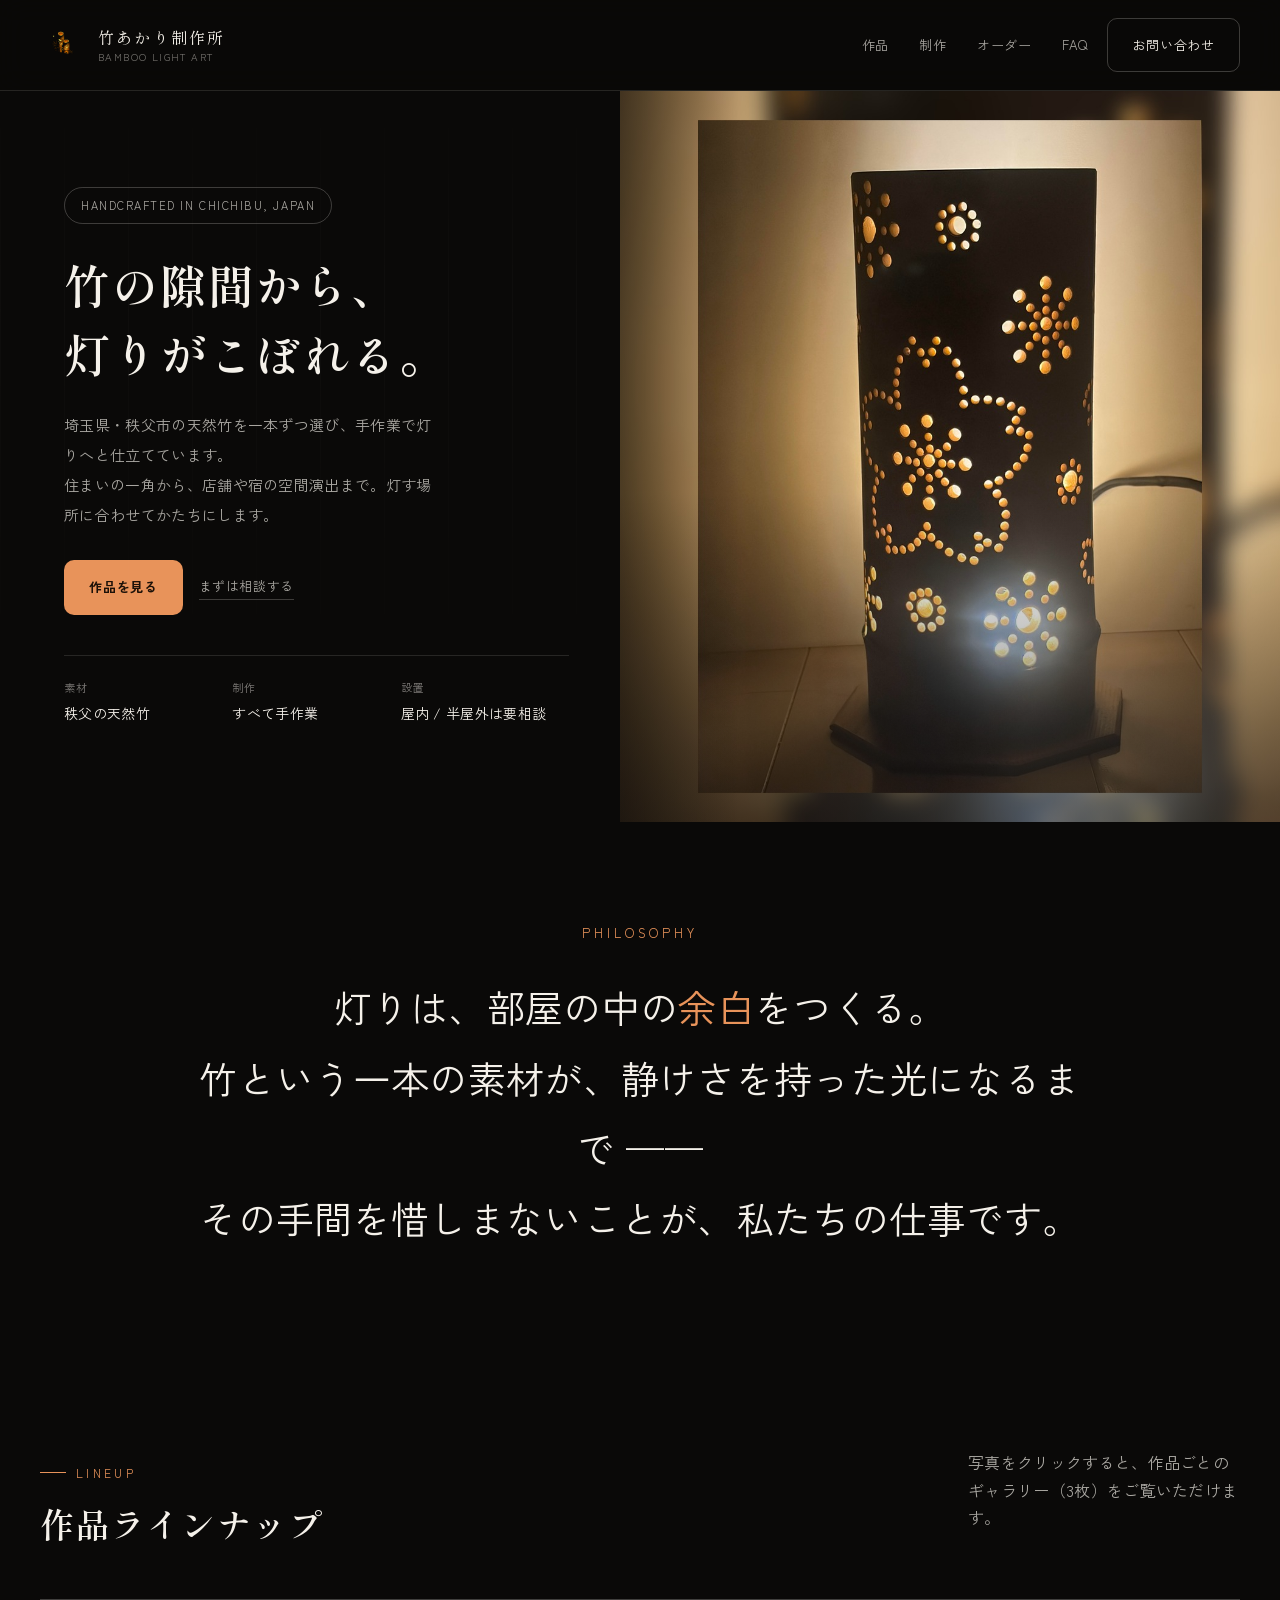
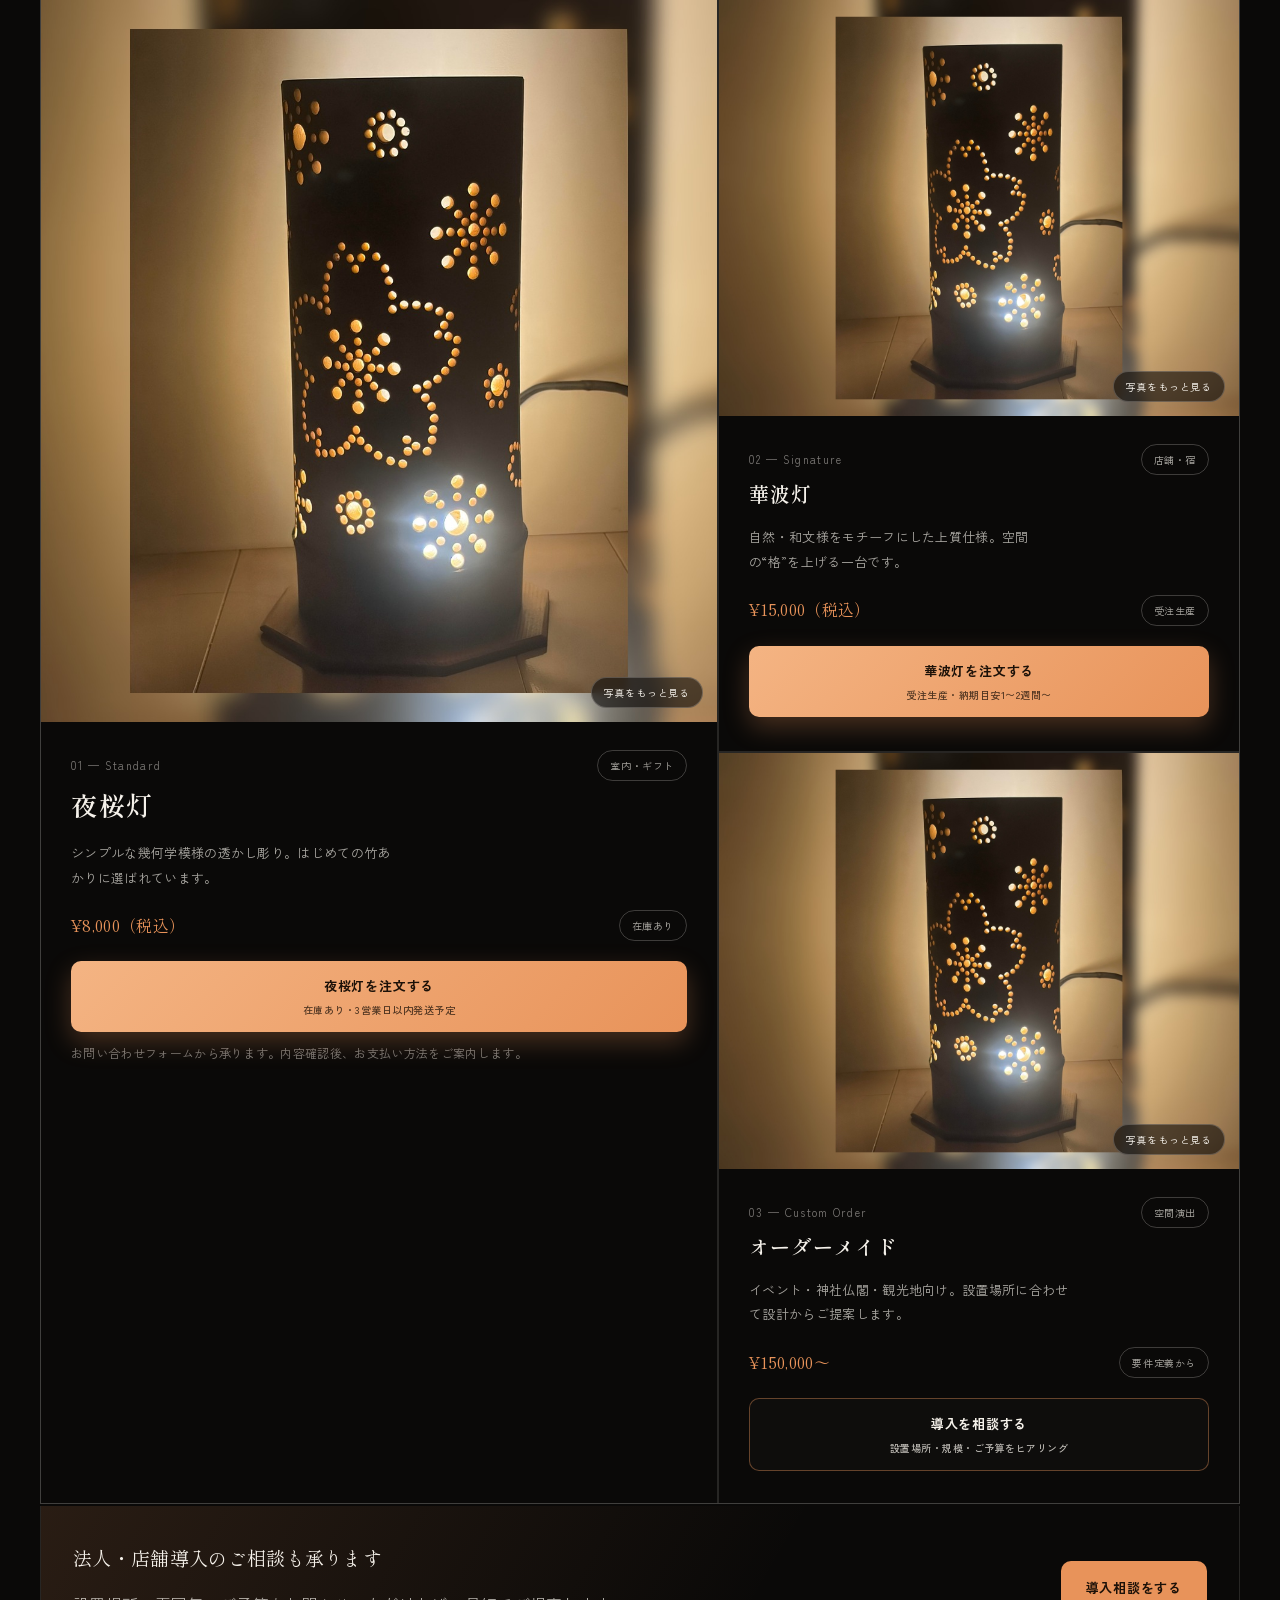
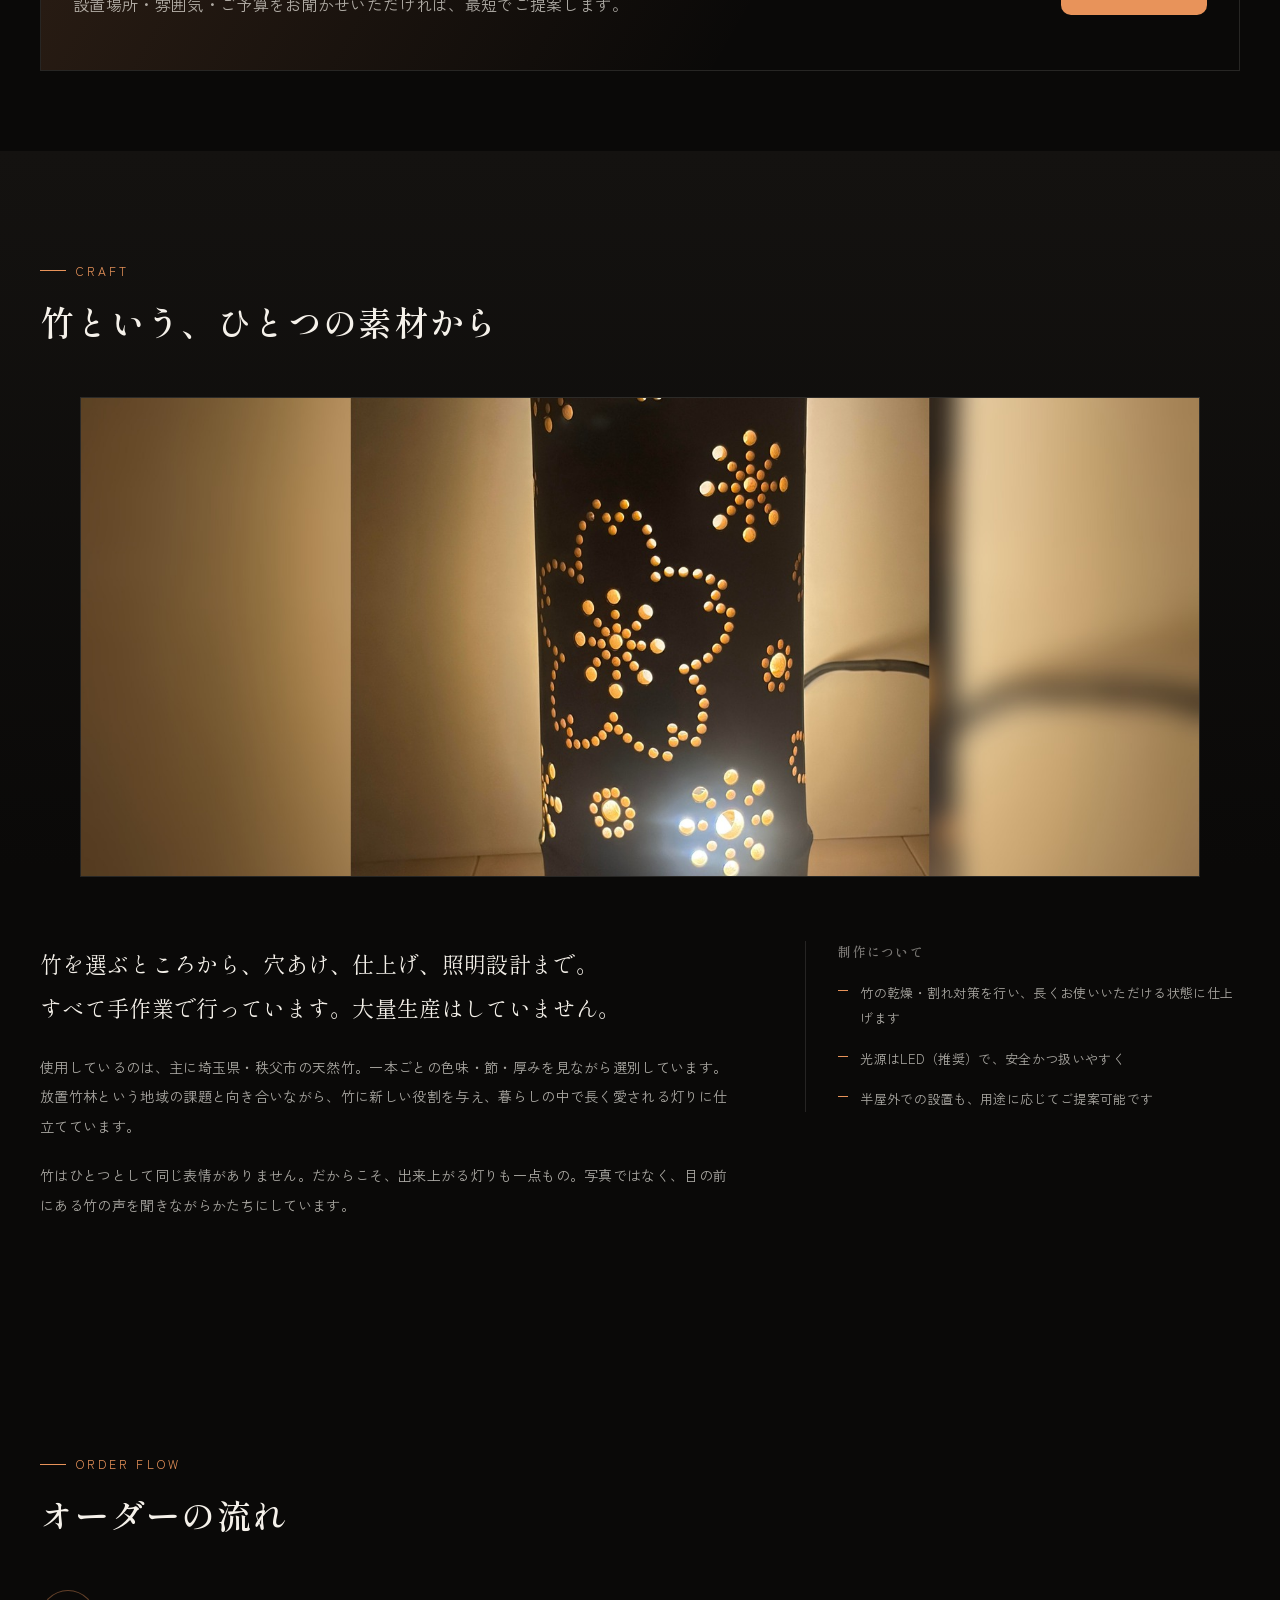
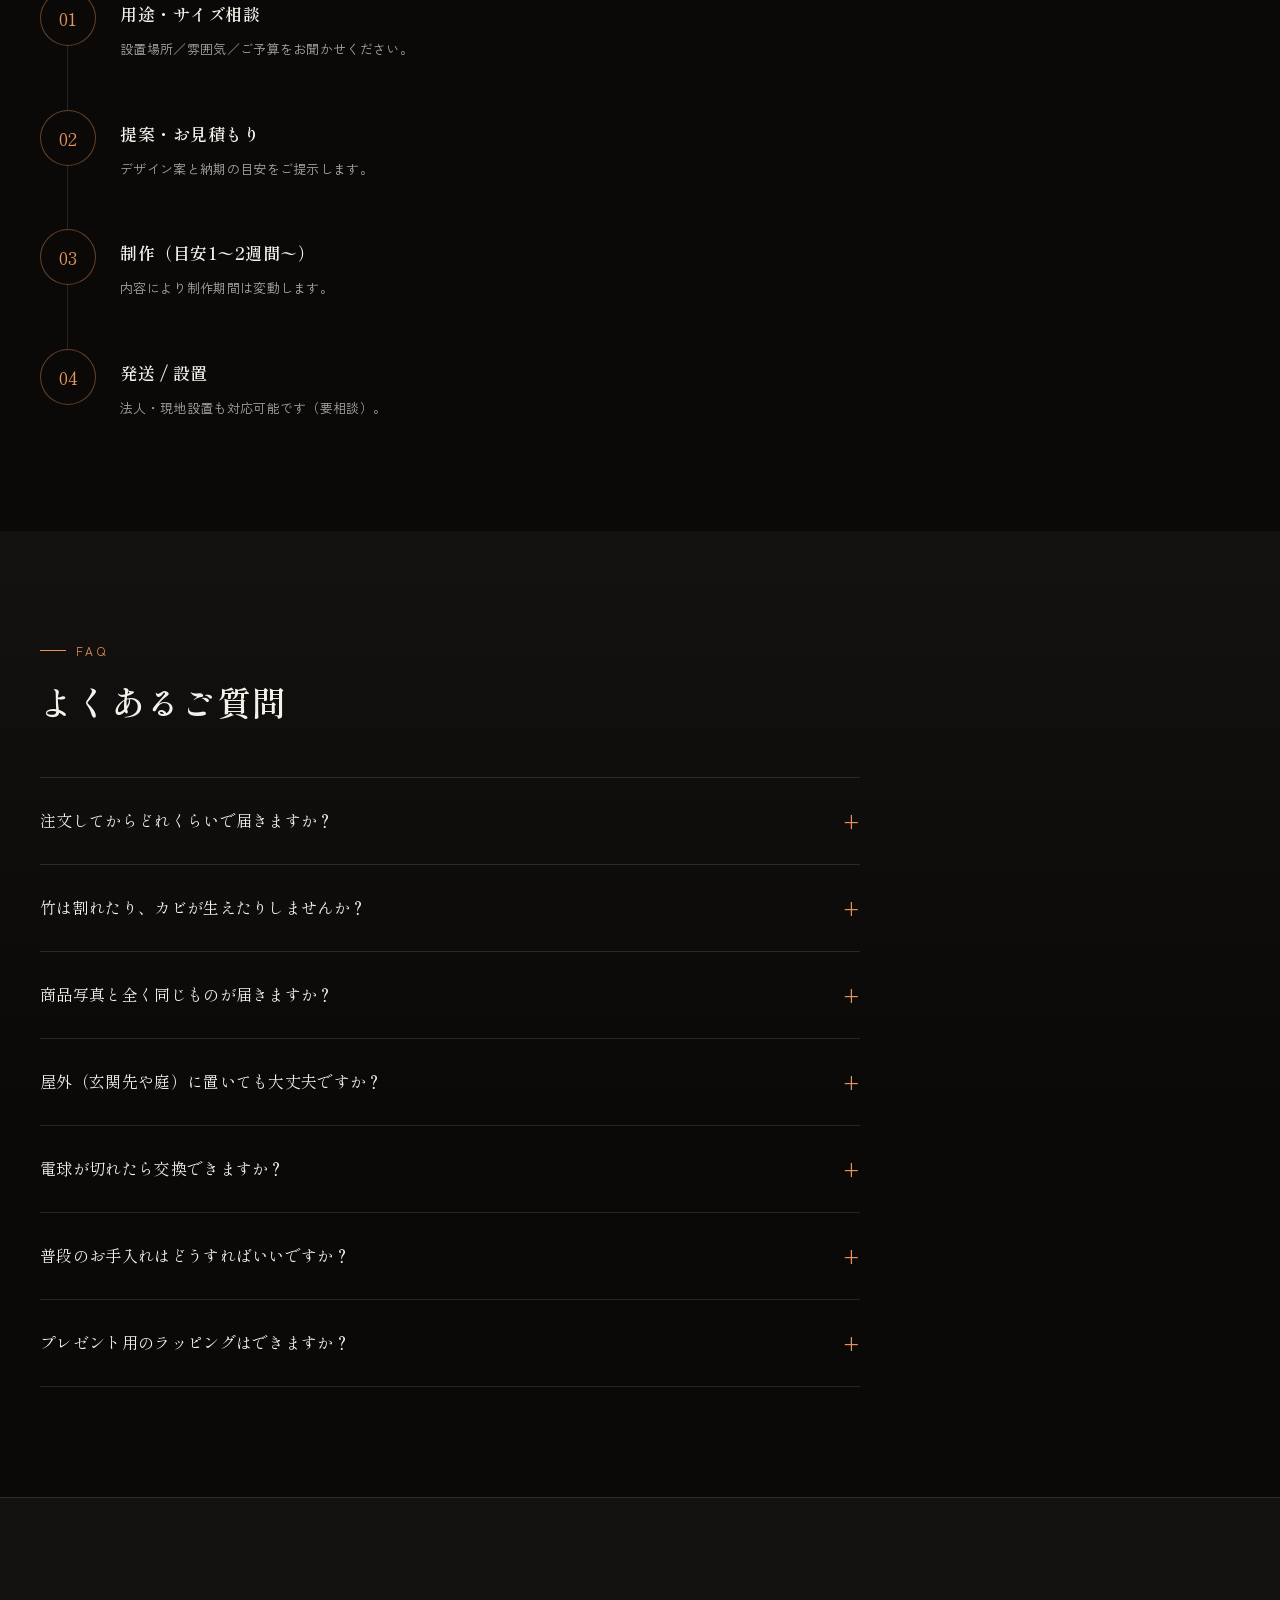
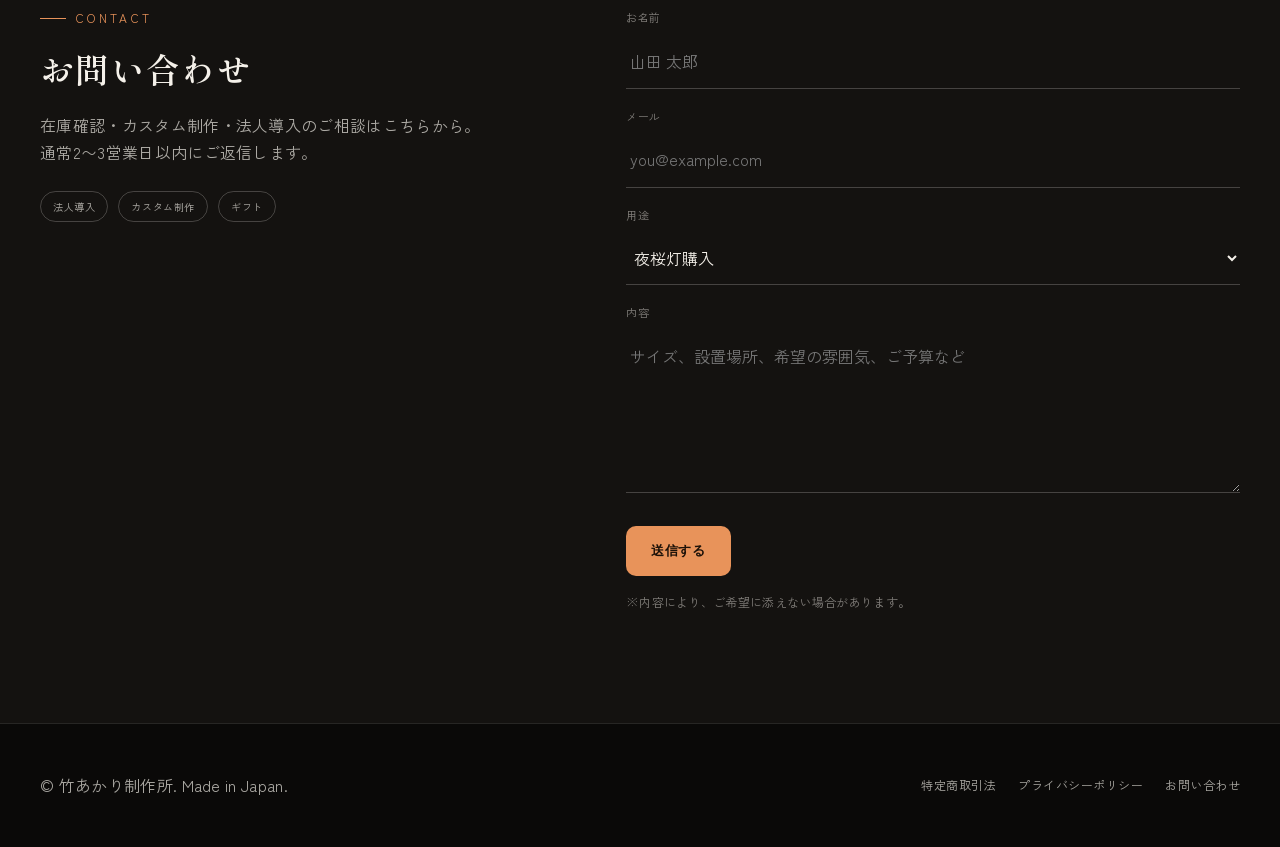
==== commit e3e3825e: "Full visual and structural redesign: editorial "Ember & Bamboo" theme Replace the dark/gold LP layou" ====
--- a/index.html
+++ b/index.html
@@ -6,10 +6,10 @@
   <title>竹あかり制作所｜Bamboo Light Art</title>
   <meta name="description" content="秩父市の天然竹から生まれる、一点ものの灯り。住まい・店舗・宿・空間演出まで用途に合わせて制作します。" />
 
-  <meta name="theme-color" content="#0b0e10">
+  <meta name="theme-color" content="#0a0908">
   <link rel="preconnect" href="https://fonts.googleapis.com">
   <link rel="preconnect" href="https://fonts.gstatic.com" crossorigin>
-  <link href="https://fonts.googleapis.com/css2?family=Shippori+Mincho:wght@500;600;700&display=swap" rel="stylesheet">
+  <link href="https://fonts.googleapis.com/css2?family=Shippori+Mincho:wght@500;600;700&family=Zen+Kaku+Gothic+New:wght@400;500;700&display=swap" rel="stylesheet">
   <link rel="stylesheet" href="styles.css" />
   <link rel="icon" href="img/favicon.ico" sizes="any">
   <link rel="icon" type="image/png" sizes="16x16" href="img/favicon-16.png">
@@ -37,13 +37,12 @@
       <nav class="nav" aria-label="Primary">
         <a href="#lineup">作品</a>
         <a href="#craft">制作</a>
-        <a href="#custom">オーダー</a>
+        <a href="#order">オーダー</a>
         <a href="#faq">FAQ</a>
       </nav>
 
       <div class="header__cta">
         <a class="btn btn--ghost" href="#contact">お問い合わせ</a>
-        <a class="btn btn--solid" href="#lineup">作品を見る</a>
       </div>
     </div>
   </header>
@@ -51,61 +50,75 @@
   <main>
     <!-- Hero -->
     <section class="hero" id="top">
-      <div class="container hero__grid">
-        <div class="hero__copy">
-          <p class="pill">Handcrafted / Made in Japan</p>
-
-          <h1 class="hero__title">竹の内から灯る、<br>静けさという明かり。</h1>
-
-          <p class="hero__lead">
-            <strong>埼玉県・秩父市の天然竹</strong>を一本一本選び、手作業で灯りへと仕立てています。<br>
-            住まいの一角から店舗・宿の空間演出まで、灯す場所に合わせてかたちにします。
-          </p>
-
-          <div class="hero__actions">
-            <a class="btn btn--solid" href="#lineup">作品ラインナップを見る</a>
-            <a class="btn btn--ghost" href="#contact">まずは相談する</a>
+      <div class="hero__copy">
+        <p class="pill">Handcrafted in Chichibu, Japan</p>
+
+        <h1 class="hero__title">竹の隙間から、<br>灯りがこぼれる。</h1>
+
+        <p class="hero__lead">
+          埼玉県・秩父市の天然竹を一本ずつ選び、手作業で灯りへと仕立てています。<br>
+          住まいの一角から、店舗や宿の空間演出まで。灯す場所に合わせてかたちにします。
+        </p>
+
+        <div class="hero__actions">
+          <a class="btn btn--solid" href="#lineup">作品を見る</a>
+          <a class="btn btn--text" href="#contact">まずは相談する</a>
+        </div>
+
+        <dl class="stats" aria-label="Highlights">
+          <div class="stats__item"><dt>素材</dt><dd>秩父の天然竹</dd></div>
+          <div class="stats__item"><dt>制作</dt><dd>すべて手作業</dd></div>
+          <div class="stats__item"><dt>設置</dt><dd>屋内 / 半屋外は要相談</dd></div>
+        </dl>
+      </div>
+
+      <div class="hero__media">
+        <img src="img/sampleimage1.png" alt="竹あかりの灯り" loading="eager">
+        <div class="hero__fade" aria-hidden="true"></div>
+      </div>
+    </section>
+
+    <!-- Statement -->
+    <section class="statement">
+      <div class="container">
+        <p class="statement__mark">Philosophy</p>
+        <p class="statement__quote">
+          灯りは、部屋の中の<em>余白</em>をつくる。<br class="hide-sm">
+          竹という一本の素材が、静けさを持った光になるまで —— <br class="hide-sm">
+          その手間を惜しまないことが、私たちの仕事です。
+        </p>
+      </div>
+    </section>
+
+    <!-- Lineup -->
+    <section class="section section--tight" id="lineup">
+      <div class="container">
+        <div class="section__head section__head--wide">
+          <div>
+            <p class="eyebrow">Lineup</p>
+            <h2 class="h2">作品ラインナップ</h2>
           </div>
-
-          <dl class="stats" aria-label="Highlights">
-            <div class="stats__item"><dt>素材</dt><dd>秩父の天然竹</dd></div>
-            <div class="stats__item"><dt>制作</dt><dd>すべて手作業</dd></div>
-            <div class="stats__item"><dt>設置</dt><dd>屋内 / 半屋外は要相談</dd></div>
-          </dl>
-
-          <p class="note">※一点ずつ手作りのため制作数に限りがあります。在庫・納期は時期により変動します。</p>
-        </div>
-
-        <div class="hero__media">
-          <img src="img/sampleimage1.png" alt="竹あかりの灯り" loading="eager">
-          <div class="hero__fade" aria-hidden="true"></div>
-        </div>
-      </div>
-    </section>
-
-    <!-- Lineup -->
-    <section class="section" id="lineup">
-      <div class="container">
-        <div class="section__head">
-          <div>
-            <p class="kicker">Lineup</p>
-            <h2 class="h2">作品ラインナップ</h2>
-            <p class="muted">写真をクリックすると、作品ごとのギャラリー（3枚）をご覧いただけます。</p>
-          </div>
-        </div>
-
-        <div class="grid">
-          <!-- Standard -->
-          <article class="card" data-gallery="standard">
-            <div class="card__img"><img src="img/sampleimage1.png" alt="夜桜灯の作品イメージ" loading="lazy" decoding="async"></div>
-            <div class="card__body">
-              <div class="card__top">
-                <h3>夜桜灯</h3>
+          <p class="muted" style="max-width:34ch">写真をクリックすると、作品ごとのギャラリー（3枚）をご覧いただけます。</p>
+        </div>
+
+        <div class="lineup-grid">
+          <!-- Standard / featured -->
+          <article class="piece piece--featured" data-gallery="standard">
+            <div class="piece__img">
+              <img src="img/sampleimage1.png" alt="夜桜灯の作品イメージ" loading="lazy" decoding="async">
+              <span class="piece__img-label">写真をもっと見る</span>
+            </div>
+            <div class="piece__body">
+              <div class="piece__top">
+                <div>
+                  <span class="piece__num">01 — Standard</span>
+                  <h3>夜桜灯</h3>
+                </div>
                 <span class="chip">室内・ギフト</span>
               </div>
-              <p>シンプルな幾何学模様の透かし彫り。はじめての竹あかりに選ばれています。</p>
-
-              <div class="card__meta">
+              <p class="desc">シンプルな幾何学模様の透かし彫り。はじめての竹あかりに選ばれています。</p>
+
+              <div class="piece__meta">
                 <span class="price">¥8,000（税込）</span>
                 <span class="chip">在庫あり</span>
               </div>
@@ -117,22 +130,26 @@
                 </a>
                 <p class="purchase-note">お問い合わせフォームから承ります。内容確認後、お支払い方法をご案内します。</p>
               </div>
-
-              <p class="note">※カードの空いている部分をクリックすると写真ギャラリーが開きます。</p>
             </div>
           </article>
 
           <!-- Signature -->
-          <article class="card" data-gallery="signature">
-            <div class="card__img"><img src="img/sampleimage1.png" alt="華波灯の作品イメージ" loading="lazy" decoding="async"></div>
-            <div class="card__body">
-              <div class="card__top">
-                <h3>華波灯</h3>
+          <article class="piece" data-gallery="signature">
+            <div class="piece__img">
+              <img src="img/sampleimage1.png" alt="華波灯の作品イメージ" loading="lazy" decoding="async">
+              <span class="piece__img-label">写真をもっと見る</span>
+            </div>
+            <div class="piece__body">
+              <div class="piece__top">
+                <div>
+                  <span class="piece__num">02 — Signature</span>
+                  <h3>華波灯</h3>
+                </div>
                 <span class="chip">店舗・宿</span>
               </div>
-              <p>自然・和文様をモチーフにした上質仕様。空間の“格”を上げる一台です。</p>
-
-              <div class="card__meta">
+              <p class="desc">自然・和文様をモチーフにした上質仕様。空間の“格”を上げる一台です。</p>
+
+              <div class="piece__meta">
                 <span class="price">¥15,000（税込）</span>
                 <span class="chip">受注生産</span>
               </div>
@@ -142,24 +159,27 @@
                   華波灯を注文する
                   <small>受注生産・納期目安1〜2週間〜</small>
                 </a>
-                <p class="purchase-note">意匠・サイズのご希望を伺ってから制作します。まずはお気軽にご相談ください。</p>
-              </div>
-
-              <p class="note">※カードの空いている部分をクリックすると写真ギャラリーが開きます。</p>
+              </div>
             </div>
           </article>
 
-          <!-- オーダーメイド -->
-          <article class="card" data-gallery="custom">
-            <div class="card__img"><img src="img/sampleimage1.png" alt="オーダーメイドの作品イメージ" loading="lazy" decoding="async"></div>
-            <div class="card__body">
-              <div class="card__top">
-                <h3>オーダーメイド</h3>
+          <!-- Custom -->
+          <article class="piece" data-gallery="custom">
+            <div class="piece__img">
+              <img src="img/sampleimage1.png" alt="オーダーメイドの作品イメージ" loading="lazy" decoding="async">
+              <span class="piece__img-label">写真をもっと見る</span>
+            </div>
+            <div class="piece__body">
+              <div class="piece__top">
+                <div>
+                  <span class="piece__num">03 — Custom Order</span>
+                  <h3>オーダーメイド</h3>
+                </div>
                 <span class="chip">空間演出</span>
               </div>
-              <p>イベント・神社仏閣・観光地向け。設置場所に合わせて設計からご提案します。</p>
-
-              <div class="card__meta">
+              <p class="desc">イベント・神社仏閣・観光地向け。設置場所に合わせて設計からご提案します。</p>
+
+              <div class="piece__meta">
                 <span class="price">¥150,000〜</span>
                 <span class="chip">要件定義から</span>
               </div>
@@ -169,10 +189,7 @@
                   導入を相談する
                   <small>設置場所・規模・ご予算をヒアリング</small>
                 </a>
-                <p class="purchase-note">大型案件・空間演出は、内容確認後にお見積もりをご案内します。</p>
-              </div>
-
-              <p class="note">※カードの空いている部分をクリックすると写真ギャラリーが開きます。</p>
+              </div>
             </div>
           </article>
         </div>
@@ -191,70 +208,77 @@
 
     <!-- Craft -->
     <section class="section section--alt" id="craft">
-      <div class="container split">
-        <div class="split__copy">
-          <p class="kicker">Craft</p>
-          <h2 class="h2">制作について</h2>
-          <p class="muted">
-            竹を選ぶところから、穴あけ、仕上げ、照明設計まで、すべて手作業で行っています。大量生産はしていません。
-          </p>
-
-          <p class="muted">
-            使用しているのは、主に<strong>埼玉県・秩父市の天然竹</strong>。一本ごとの色味・節・厚みを見ながら選別しています。<br>
-            放置竹林という地域の課題と向き合いながら、竹に新しい役割を与え、暮らしの中で長く愛される灯りに仕立てています。
-          </p>
-
-          <ul class="list">
-            <li>竹の乾燥・割れ対策を行い、長くお使いいただける状態に仕上げます</li>
-            <li>光源はLED（推奨）で、安全かつ扱いやすく</li>
-            <li>半屋外での設置も、用途に応じてご提案可能です</li>
-          </ul>
-        </div>
-
-        <div class="split__media">
-          <img src="img/sampleimage1.png" alt="制作工程のイメージ" loading="lazy" decoding="async">
-        </div>
-      </div>
-    </section>
-
-    <!-- Order -->
-    <section class="section" id="custom">
       <div class="container">
         <div class="section__head">
+          <p class="eyebrow">Craft</p>
+          <h2 class="h2">竹という、ひとつの素材から</h2>
+        </div>
+
+        <figure class="craft__figure">
+          <img src="img/sampleimage1.png" alt="制作工程のイメージ" loading="lazy" decoding="async">
+        </figure>
+
+        <div class="craft__body">
           <div>
-            <p class="kicker">Order Flow</p>
-            <h2 class="h2">オーダーの流れ</h2>
-            <p class="muted">迷わず・最短で決められる4ステップです。</p>
+            <p class="craft__lead">
+              竹を選ぶところから、穴あけ、仕上げ、照明設計まで。<br>
+              すべて手作業で行っています。大量生産はしていません。
+            </p>
+            <p class="craft__text">
+              使用しているのは、主に埼玉県・秩父市の天然竹。一本ごとの色味・節・厚みを見ながら選別しています。放置竹林という地域の課題と向き合いながら、竹に新しい役割を与え、暮らしの中で長く愛される灯りに仕立てています。
+            </p>
+            <p class="craft__text">
+              竹はひとつとして同じ表情がありません。だからこそ、出来上がる灯りも一点もの。写真ではなく、目の前にある竹の声を聞きながらかたちにしています。
+            </p>
           </div>
-        </div>
-
-        <ol class="steps">
-          <li class="step">
-            <span class="step__num">1</span>
-            <div>
+
+          <aside class="craft__aside">
+            <h3>制作について</h3>
+            <ul class="list">
+              <li>竹の乾燥・割れ対策を行い、長くお使いいただける状態に仕上げます</li>
+              <li>光源はLED（推奨）で、安全かつ扱いやすく</li>
+              <li>半屋外での設置も、用途に応じてご提案可能です</li>
+            </ul>
+          </aside>
+        </div>
+      </div>
+    </section>
+
+    <!-- Order flow -->
+    <section class="section" id="order">
+      <div class="container">
+        <div class="section__head">
+          <p class="eyebrow">Order Flow</p>
+          <h2 class="h2">オーダーの流れ</h2>
+        </div>
+
+        <ol class="timeline">
+          <li class="tl-step">
+            <span class="tl-step__num">01</span>
+            <div class="tl-step__body">
               <h3>用途・サイズ相談</h3>
-              <p class="muted">設置場所／雰囲気／ご予算をお聞かせください。</p>
+              <p>設置場所／雰囲気／ご予算をお聞かせください。</p>
             </div>
           </li>
-          <li class="step">
-            <span class="step__num">2</span>
-            <div>
+          <li class="tl-step">
+            <span class="tl-step__num">02</span>
+            <div class="tl-step__body">
               <h3>提案・お見積もり</h3>
-              <p class="muted">デザイン案と納期の目安をご提示します。</p>
+              <p>デザイン案と納期の目安をご提示します。</p>
             </div>
           </li>
-          <li class="step">
-            <span class="step__num">3</span>
-            <div>
+          <li class="tl-step">
+            <span class="tl-step__num">03</span>
+            <div class="tl-step__body">
               <h3>制作（目安1〜2週間〜）</h3>
-              <p class="muted">内容により制作期間は変動します。</p>
+              <p>内容により制作期間は変動します。</p>
             </div>
           </li>
-          <li class="step">
-            <span class="step__num">4</span>
-            <div>
+          <li class="tl-step">
+            <span class="tl-step__num">04</span>
+            <div class="tl-step__body">
               <h3>発送 / 設置</h3>
-              <p class="muted">法人・現地設置も対応可能です（要相談）。</p>
+              <p>法人・現地設置も対応可能です（要相談）。</p>
             </div>
           </li>
         </ol>
@@ -265,68 +289,65 @@
     <section class="section section--alt" id="faq">
       <div class="container">
         <div class="section__head">
-          <div>
-            <p class="kicker">FAQ</p>
-            <h2 class="h2">よくあるご質問</h2>
-            <p class="muted">ご購入前に気になりやすい点をまとめました。</p>
-          </div>
+          <p class="eyebrow">FAQ</p>
+          <h2 class="h2">よくあるご質問</h2>
         </div>
 
         <div class="faq">
           <details class="faq__item">
-            <summary>Q. 注文してからどれくらいで届きますか？</summary>
+            <summary>注文してからどれくらいで届きますか？</summary>
             <p>
-              A. 在庫品は、ご注文から<strong>3〜5営業日</strong>以内に発送いたします。<br>
+              在庫品は、ご注文から<strong>3〜5営業日</strong>以内に発送いたします。<br>
               受注生産品は、制作に<strong>1〜2週間</strong>ほどお時間をいただく場合があります。<br>
               お急ぎの場合は、ご注文前にお問い合わせフォームよりご相談ください。
             </p>
           </details>
 
           <details class="faq__item">
-            <summary>Q. 竹は割れたり、カビが生えたりしませんか？</summary>
+            <summary>竹は割れたり、カビが生えたりしませんか？</summary>
             <p>
-              A. 防腐・防カビ処理を施した竹を使用していますが、天然素材のため、極度の乾燥によるひび割れや、湿気によるカビが生じる場合があります。<br>
+              防腐・防カビ処理を施した竹を使用していますが、天然素材のため、極度の乾燥によるひび割れや、湿気によるカビが生じる場合があります。<br>
               エアコンの風が直接当たる場所や、湿気の多い場所を避けて飾っていただくと、長く美しい状態を保てます。
             </p>
           </details>
 
           <details class="faq__item">
-            <summary>Q. 商品写真と全く同じものが届きますか？</summary>
+            <summary>商品写真と全く同じものが届きますか？</summary>
             <p>
-              A. 一つひとつ天然の竹を使い手作りしているため、竹の太さ・色味・節の位置が写真と多少異なる場合があります。<br>
+              一つひとつ天然の竹を使い手作りしているため、竹の太さ・色味・節の位置が写真と多少異なる場合があります。<br>
               世界に一つだけの、その竹だけの表情としてお楽しみください。
             </p>
           </details>
 
           <details class="faq__item">
-            <summary>Q. 屋外（玄関先や庭）に置いても大丈夫ですか？</summary>
+            <summary>屋外（玄関先や庭）に置いても大丈夫ですか？</summary>
             <p>
-              A. 基本的には<strong>屋内でのご使用</strong>をおすすめしています。雨や直射日光は劣化を早める原因になります。<br>
+              基本的には<strong>屋内でのご使用</strong>をおすすめしています。雨や直射日光は劣化を早める原因になります。<br>
               屋根のある玄関ポーチなど<strong>半屋外</strong>への設置をご希望の場合は、使用環境に合わせてご提案しますので事前にご相談ください。
             </p>
           </details>
 
           <details class="faq__item">
-            <summary>Q. 電球が切れたら交換できますか？</summary>
+            <summary>電球が切れたら交換できますか？</summary>
             <p>
-              A. はい、市販のLED電球に交換いただけます。<br>
+              はい、市販のLED電球に交換いただけます。<br>
               口金サイズは<strong>E17（作品により異なる場合があります）</strong>をご案内しています。<br>
               竹への熱の影響を防ぐため、LED電球のご利用をお願いしています。
             </p>
           </details>
 
           <details class="faq__item">
-            <summary>Q. 普段のお手入れはどうすればいいですか？</summary>
+            <summary>普段のお手入れはどうすればいいですか？</summary>
             <p>
-              A. 乾いた布やハタキなどで、やさしくほこりを払ってください。<br>
+              乾いた布やハタキなどで、やさしくほこりを払ってください。<br>
               汚れが気になる場合は固く絞った布で拭き取り、その後しっかり乾燥させてください（<strong>水気はカビの原因</strong>になりますのでご注意ください）。
             </p>
           </details>
 
           <details class="faq__item">
-            <summary>Q. プレゼント用のラッピングはできますか？</summary>
+            <summary>プレゼント用のラッピングはできますか？</summary>
             <p>
-              A. はい、承っています。<br>
+              はい、承っています。<br>
               お問い合わせ・ご注文の際、内容欄に「<strong>ラッピング希望</strong>」とご記入ください。<br>
               金額のわかる納品書などは同梱せずに発送いたします。
             </p>
@@ -336,10 +357,10 @@
     </section>
 
     <!-- Contact -->
-    <section class="section" id="contact">
+    <section class="section contact-section" id="contact">
       <div class="container contact">
         <div class="contact__copy">
-          <p class="kicker">Contact</p>
+          <p class="eyebrow">Contact</p>
           <h2 class="h2">お問い合わせ</h2>
           <p class="muted">
             在庫確認・カスタム制作・法人導入のご相談はこちらから。<br>
@@ -592,6 +613,7 @@
 
     // カードクリックで開く（a/button等を押した場合は開かない＝購入導線を守る）
     document.querySelectorAll("[data-gallery]").forEach(card=>{
+      card.style.cursor = "pointer";
       card.addEventListener("click", (e)=>{
         if(e.target.closest("a, button, input, textarea, select, summary")) return;
         openModal(card.getAttribute("data-gallery"), 0);
--- a/styles.css
+++ b/styles.css
@@ -1,27 +1,27 @@
 /* =========================================================
-   竹あかり制作所 - Design Tokens
+   竹あかり制作所 — Design Tokens
+   "Ember & Bamboo" editorial craft aesthetic
    ========================================================= */
 :root{
-  --bg:#0b0d0f;
-  --bg-soft:#0f1216;
-  --panel:#111418;
-  --panel-2:#0f1216;
-  --text:#f4f6f8;
-  --muted:rgba(244,246,248,.72);
-  --muted-2:rgba(244,246,248,.55);
-  --line:rgba(244,246,248,.12);
-  --line-strong:rgba(244,246,248,.20);
-  --accent:#d9c38a;
-  --accent-soft:rgba(217,195,138,.14);
-  --accent-line:rgba(217,195,138,.35);
-  --ink-on-accent:#20180c;
-  --shadow:0 14px 40px rgba(0,0,0,.35);
-  --shadow-lg:0 20px 60px rgba(0,0,0,.5);
-  --r-sm:12px;
-  --r:16px;
-  --r-lg:24px;
-  --r-pill:999px;
-  --max:1120px;
+  --ink:#0a0908;
+  --ink-2:#141210;
+  --ink-3:#1b1714;
+  --paper:#f7f3ec;
+  --text:#f5f1ea;
+  --muted:rgba(245,241,234,.68);
+  --muted-2:rgba(245,241,234,.48);
+  --line:rgba(245,241,234,.12);
+  --line-strong:rgba(245,241,234,.22);
+  --ember:#e8935a;
+  --ember-bright:#f4b483;
+  --ember-soft:rgba(232,147,90,.14);
+  --ember-line:rgba(232,147,90,.4);
+  --on-ember:#1c1108;
+  --shadow:0 24px 70px rgba(0,0,0,.45);
+  --r-sm:10px;
+  --r:18px;
+  --max:1200px;
+  --measure:700px;
   --ease:cubic-bezier(.22,.8,.32,1);
 }
 
@@ -29,595 +29,529 @@
    Reset / Base
    ========================================================= */
 *, *::before, *::after{ box-sizing:border-box; }
-html{
-  scroll-behavior:smooth;
-  overflow-x:hidden;
-}
+html{ scroll-behavior:smooth; overflow-x:hidden; }
 body{
   margin:0;
   overflow-x:hidden;
   width:100%;
-  background:
-    radial-gradient(1200px 600px at 85% -10%, rgba(217,195,138,.08), transparent 60%),
-    var(--bg);
+  background:var(--ink);
   color:var(--text);
-  font-family:-apple-system,BlinkMacSystemFont,"Hiragino Kaku Gothic ProN","Yu Gothic",Meiryo,"Helvetica Neue",sans-serif;
+  font-family:"Zen Kaku Gothic New",-apple-system,BlinkMacSystemFont,"Hiragino Kaku Gothic ProN","Yu Gothic",Meiryo,sans-serif;
   letter-spacing:.02em;
-  line-height:1.6;
+  line-height:1.7;
 }
 h1,h2,h3{
   font-family:"Shippori Mincho","Hiragino Mincho ProN","Yu Mincho",serif;
   font-weight:600;
+  letter-spacing:.04em;
 }
 img{ max-width:100%; display:block; height:auto; }
 a{ color:inherit; text-decoration:none; }
-a:hover{ opacity:.92; }
-:focus-visible{ outline:2px solid var(--accent); outline-offset:3px; border-radius:4px; }
-
-.container{ width:min(var(--max), calc(100% - 32px)); margin:0 auto; }
+:focus-visible{ outline:2px solid var(--ember); outline-offset:3px; border-radius:3px; }
+
+.container{ width:min(var(--max), calc(100% - 48px)); margin:0 auto; }
 .muted{ color:var(--muted); }
-.note{ margin:14px 0 0; font-size:12px; color:var(--muted-2); }
-.kicker{
-  display:inline-flex; align-items:center; gap:8px;
-  font-size:12px; letter-spacing:.16em; color:var(--accent);
+.note{ margin:16px 0 0; font-size:12px; color:var(--muted-2); }
+
+.eyebrow{
+  display:flex; align-items:center; gap:10px;
+  font-size:12px; letter-spacing:.28em; color:var(--ember);
   text-transform:uppercase;
-}
-.kicker::before{
-  content:""; width:18px; height:1px; background:var(--accent);
-}
+  margin:0 0 18px;
+}
+.eyebrow::before{ content:""; width:26px; height:1px; background:var(--ember); }
+
+.rule{ border:none; border-top:1px solid var(--line); margin:0; }
 
 /* =========================================================
    Buttons
    ========================================================= */
 .btn{
   display:inline-flex; align-items:center; justify-content:center;
-  gap:.5rem;
-  padding:.9rem 1.2rem;
-  border-radius:var(--r-pill);
-  border:1px solid var(--line);
+  gap:.55rem;
+  padding:.95rem 1.5rem;
+  border-radius:var(--r-sm);
+  border:1px solid var(--line-strong);
   background:transparent;
   color:var(--text);
-  font-size:14px;
+  font-size:13px;
+  letter-spacing:.06em;
   cursor:pointer;
-  transition:transform .15s var(--ease), background .15s var(--ease), border-color .15s var(--ease);
+  transition:transform .18s var(--ease), background .18s var(--ease), border-color .18s var(--ease), color .18s var(--ease);
   white-space:nowrap;
 }
-.btn:hover{ background:rgba(255,255,255,.05); transform:translateY(-1px); border-color:var(--line-strong); }
+.btn:hover{ border-color:var(--ember-line); background:var(--ember-soft); transform:translateY(-1px); }
 .btn--solid{
-  background:var(--text);
-  color:#0b0d0f;
+  background:var(--ember);
+  color:var(--on-ember);
   border-color:transparent;
-}
-.btn--solid:hover{ background:#fff; }
+  font-weight:600;
+}
+.btn--solid:hover{ background:var(--ember-bright); }
 .btn--ghost{}
+.btn--text{
+  border:none; padding:0; background:none;
+  font-size:13px; letter-spacing:.04em; color:var(--muted);
+  border-bottom:1px solid var(--line-strong);
+  border-radius:0;
+  padding-bottom:2px;
+}
+.btn--text:hover{ color:var(--ember); border-color:var(--ember); background:none; transform:none; }
 
 /* =========================================================
    Header
    ========================================================= */
 .header{
   position:sticky; top:0; z-index:50;
-  backdrop-filter:blur(12px);
-  background:linear-gradient(to bottom, rgba(11,13,15,.9), rgba(11,13,15,.6));
+  backdrop-filter:blur(14px);
+  background:rgba(10,9,8,.72);
   border-bottom:1px solid var(--line);
 }
 .header__inner{
   display:flex; align-items:center; justify-content:space-between;
-  gap:14px; padding:14px 0; flex-wrap:wrap;
-}
-.brand{
-  display:flex; align-items:center; gap:12px;
-  min-width:0; flex:1 1 auto;
-}
-.brand__logo{
-  display:block; width:52px; height:52px; object-fit:contain;
-  filter:drop-shadow(0 8px 22px rgba(0,0,0,.35));
-}
-.brand__text{ display:flex; flex-direction:column; line-height:1.15; min-width:0; }
+  gap:20px; padding:18px 0; flex-wrap:wrap;
+}
+.brand{ display:flex; align-items:center; gap:14px; min-width:0; flex:1 1 auto; }
+.brand__logo{ display:block; width:44px; height:44px; object-fit:contain; }
+.brand__text{ display:flex; flex-direction:column; line-height:1.2; min-width:0; }
 .brand__name{
   font-family:"Shippori Mincho","Hiragino Mincho ProN","Yu Mincho",serif;
-  font-size:16px; letter-spacing:.1em;
+  font-size:16px; letter-spacing:.14em;
   white-space:nowrap; overflow:hidden; text-overflow:ellipsis;
 }
 .brand__sub{
-  font-size:11px; color:var(--muted-2); margin-top:3px; letter-spacing:.08em;
+  font-size:10px; color:var(--muted-2); margin-top:4px; letter-spacing:.14em; text-transform:uppercase;
   white-space:nowrap; overflow:hidden; text-overflow:ellipsis;
 }
-.nav{ display:flex; gap:6px; align-items:center; }
+.nav{ display:flex; gap:30px; align-items:center; }
 .nav a{
-  font-size:14px; color:var(--muted);
-  padding:8px 12px; border-radius:var(--r-pill);
-}
-.nav a:hover{ color:var(--text); background:rgba(255,255,255,.05); }
-.header__cta{ display:flex; gap:10px; align-items:center; flex:0 0 auto; flex-wrap:wrap; justify-content:flex-end; }
-
-/* =========================================================
-   Hero
-   ========================================================= */
-.hero{ padding:64px 0 32px; }
-.hero__grid{
+  position:relative;
+  font-size:13px; color:var(--muted); letter-spacing:.06em;
+  padding:4px 0;
+}
+.nav a::after{
+  content:""; position:absolute; left:0; right:100%; bottom:0;
+  height:1px; background:var(--ember);
+  transition:right .2s var(--ease);
+}
+.nav a:hover{ color:var(--text); }
+.nav a:hover::after{ right:0; }
+.header__cta{ display:flex; gap:12px; align-items:center; flex:0 0 auto; }
+
+/* =========================================================
+   Hero — full-bleed editorial split
+   ========================================================= */
+.hero{
   display:grid;
-  grid-template-columns:1.05fr .95fr;
-  gap:28px;
-  align-items:stretch;
+  grid-template-columns:minmax(0,620px) 1fr;
+  min-height:640px;
+  position:relative;
+}
+.hero__copy{
+  position:relative;
+  display:flex; flex-direction:column; justify-content:center;
+  padding:96px max(40px, 4vw) 96px max(5vw, 32px);
+  z-index:1;
+}
+.hero__copy::before{
+  content:"";
+  position:absolute; inset:0;
+  background-image:repeating-linear-gradient(90deg, var(--line) 0 1px, transparent 1px 64px);
+  opacity:.35;
+  mask-image:linear-gradient(180deg, transparent, rgba(0,0,0,.5) 30%, transparent 80%);
+  pointer-events:none;
 }
 .pill{
-  display:inline-flex; align-items:center;
-  font-size:12px; color:var(--muted); letter-spacing:.05em;
-  border:1px solid var(--line);
-  padding:8px 14px; border-radius:var(--r-pill);
-  margin:0 0 18px;
+  display:inline-flex; align-items:center; width:fit-content;
+  font-size:11px; color:var(--muted); letter-spacing:.14em;
+  border:1px solid var(--line-strong);
+  padding:8px 16px; border-radius:999px;
+  margin:0 0 26px;
+  text-transform:uppercase;
 }
 .hero__title{
-  font-size:46px; line-height:1.28; margin:0 0 16px;
-  letter-spacing:.03em;
+  font-size:clamp(32px, 3.6vw, 46px);
+  line-height:1.5; margin:0 0 22px;
 }
 .hero__lead{
-  color:var(--muted); line-height:2; margin:0 0 22px; font-size:15px;
-}
-.hero__actions{ display:flex; gap:10px; flex-wrap:wrap; }
+  color:var(--muted); line-height:2; margin:0 0 30px; font-size:15px;
+  max-width:46ch;
+}
+.hero__actions{ display:flex; gap:16px; flex-wrap:wrap; align-items:center; }
 
 .stats{
-  display:flex; gap:12px; flex-wrap:wrap;
-  margin:22px 0 0; padding:0;
+  display:flex; gap:0; flex-wrap:wrap;
+  margin:40px 0 0; padding:22px 0 0; border-top:1px solid var(--line);
 }
 .stats__item{
-  border:1px solid var(--line);
-  background:rgba(255,255,255,.02);
-  border-radius:var(--r-pill);
-  padding:10px 14px;
-  display:flex; gap:8px; align-items:baseline;
-}
-.stats dt{ color:var(--muted-2); font-size:12px; margin:0; }
-.stats dd{ margin:0; font-size:13px; }
+  flex:1 1 0; min-width:120px;
+  padding:0 20px 0 0;
+  display:flex; flex-direction:column; gap:6px;
+}
+.stats dt{ color:var(--muted-2); font-size:11px; letter-spacing:.1em; margin:0; }
+.stats dd{ margin:0; font-size:14px; }
 
 .hero__media{
   position:relative;
-  max-width:100%;
-  border:1px solid var(--line);
-  border-radius:var(--r-lg);
   overflow:hidden;
-  background:var(--panel);
-  box-shadow:var(--shadow-lg);
-  min-height:440px;
+  background:var(--ink-2);
+  min-height:420px;
 }
 .hero__media img{
   width:100%; height:100%;
   object-fit:cover; object-position:center;
-  opacity:.96;
-  transform:scale(1.02);
 }
 .hero__fade{
   position:absolute; inset:0; pointer-events:none;
   background:
-    radial-gradient(900px 600px at 0% 0%, rgba(217,195,138,.14), transparent 55%),
-    linear-gradient(to top, rgba(11,13,15,.78), rgba(11,13,15,0) 55%);
-}
-
-/* =========================================================
-   Sections
-   ========================================================= */
-.section{ padding:52px 0; }
-.section--alt{ background:linear-gradient(180deg, rgba(255,255,255,.03), rgba(255,255,255,0)); }
-.section__head{
-  display:flex; justify-content:space-between; align-items:flex-end;
-  gap:12px; margin-bottom:22px;
-}
-.h2{ margin:8px 0 0; font-size:26px; letter-spacing:.03em; }
-
-/* =========================================================
-   Lineup Cards
-   ========================================================= */
-.grid{
+    linear-gradient(90deg, rgba(10,9,8,.5), transparent 18%),
+    linear-gradient(to top, rgba(10,9,8,.55), transparent 45%);
+}
+
+/* =========================================================
+   Sections — generic rhythm
+   ========================================================= */
+.section{ padding:110px 0; }
+.section--tight{ padding:80px 0; }
+.section--alt{ background:linear-gradient(180deg, var(--ink-2), var(--ink) 60%); }
+.section__head{ margin-bottom:52px; max-width:640px; }
+.section__head--wide{ max-width:none; display:flex; justify-content:space-between; align-items:flex-end; gap:24px; flex-wrap:wrap; }
+.h2{ margin:0; font-size:clamp(26px,3vw,34px); line-height:1.35; }
+
+/* =========================================================
+   Statement — centered pull quote
+   ========================================================= */
+.statement{ text-align:center; padding:100px 0; }
+.statement__mark{ color:var(--ember); font-size:13px; letter-spacing:.3em; text-transform:uppercase; margin:0 0 28px; }
+.statement__quote{
+  font-size:clamp(24px, 3.4vw, 38px);
+  line-height:1.85;
+  max-width:900px;
+  margin:0 auto;
+}
+.statement__quote em{ font-style:normal; color:var(--ember); }
+
+/* =========================================================
+   Lineup — asymmetric editorial grid
+   ========================================================= */
+.lineup-grid{
   display:grid;
-  grid-template-columns:repeat(3, 1fr);
-  gap:16px;
-}
-.card{
+  grid-template-columns:1.3fr 1fr;
+  grid-auto-rows:1fr;
+  gap:2px;
+  background:var(--line);
   border:1px solid var(--line);
-  max-width:100%;
-  border-radius:var(--r);
-  overflow:hidden;
-  background:rgba(255,255,255,.02);
-  cursor:pointer;
-  transition:transform .15s var(--ease), background .15s var(--ease), border-color .15s var(--ease);
-}
-.card:hover{
-  transform:translateY(-3px);
-  background:rgba(255,255,255,.04);
-  border-color:var(--accent-line);
-}
-.card__img{ aspect-ratio:4/3; background:rgba(255,255,255,.04); position:relative; }
-.card__img img{ width:100%; height:100%; display:block; object-fit:cover; }
-.card__img::after{
-  content:"写真をもっと見る";
-  position:absolute; right:10px; bottom:10px;
-  font-size:11px; letter-spacing:.04em; color:var(--text);
-  background:rgba(11,13,15,.65);
-  border:1px solid rgba(244,246,248,.18);
-  padding:5px 10px; border-radius:var(--r-pill);
+}
+.piece{
+  background:var(--ink);
+  display:flex; flex-direction:column;
+}
+.piece--featured{ grid-row:1 / 3; }
+.piece__img{ position:relative; aspect-ratio:5/4; overflow:hidden; background:var(--ink-2); }
+.piece--featured .piece__img{ aspect-ratio:4/3; flex:1; }
+.piece__img img{ width:100%; height:100%; object-fit:cover; transition:transform .5s var(--ease); }
+.piece:hover .piece__img img{ transform:scale(1.04); }
+.piece__img-label{
+  position:absolute; right:14px; bottom:14px;
+  font-size:10px; letter-spacing:.08em; color:var(--text);
+  background:rgba(10,9,8,.6);
+  border:1px solid var(--line-strong);
+  padding:6px 12px; border-radius:999px;
   backdrop-filter:blur(4px);
 }
-.card__body{ padding:18px; }
-.card__top{ display:flex; justify-content:space-between; gap:10px; align-items:center; }
-.card h3{ margin:0; font-size:17px; letter-spacing:.04em; }
-.card p{ margin:10px 0 0; line-height:1.85; font-size:13px; color:var(--muted); }
-
-.card__meta{
-  display:flex; justify-content:space-between; align-items:center;
-  margin-top:14px; gap:10px; flex-wrap:wrap;
-}
-.price{ color:var(--accent); font-size:15px; letter-spacing:.02em; }
-.link{ font-size:13px; opacity:.9; }
-.link:hover{ opacity:1; text-decoration:underline; }
-
+.piece__body{ padding:28px 30px 32px; display:flex; flex-direction:column; flex:1; }
+.piece__top{ display:flex; justify-content:space-between; gap:14px; align-items:baseline; }
+.piece__num{ font-size:11px; letter-spacing:.12em; color:var(--muted-2); }
+.piece h3{ margin:6px 0 0; font-size:20px; letter-spacing:.06em; }
+.piece--featured h3{ font-size:26px; }
 .chip{
-  font-size:11px;
-  padding:6px 10px;
-  border:1px solid var(--line);
-  border-radius:var(--r-pill);
+  font-size:10px; letter-spacing:.06em;
+  padding:6px 12px;
+  border:1px solid var(--line-strong);
+  border-radius:999px;
   color:var(--muted);
   white-space:nowrap;
 }
-
-.cta{ margin-top:22px; }
+.piece p.desc{ margin:14px 0 0; line-height:1.9; font-size:13px; color:var(--muted); max-width:46ch; }
+.piece__meta{ display:flex; justify-content:space-between; align-items:center; margin-top:20px; gap:10px; flex-wrap:wrap; }
+.price{ color:var(--ember); font-size:16px; font-family:"Shippori Mincho",serif; }
+
+.purchase-actions{ display:flex; gap:14px; flex-wrap:wrap; align-items:center; margin-top:20px; }
+.purchase-actions.vertical{ flex-direction:column; align-items:stretch; gap:10px; }
+.purchase-note{ margin:0; font-size:12px; line-height:1.75; color:var(--muted-2); }
+
+.btn-buy, .btn-consult{
+  position:relative;
+  padding:14px 24px;
+  border-radius:var(--r-sm);
+  font-size:13px;
+  font-weight:600;
+  letter-spacing:.06em;
+  text-align:center;
+  transition:transform .18s var(--ease), box-shadow .18s var(--ease), filter .18s var(--ease), background .18s var(--ease), border-color .18s var(--ease);
+}
+.btn-buy{
+  color:var(--on-ember);
+  background:linear-gradient(135deg,var(--ember-bright),var(--ember));
+  border:none;
+  box-shadow:0 10px 26px rgba(232,147,90,.28);
+}
+.btn-buy:hover{ transform:translateY(-2px); box-shadow:0 14px 32px rgba(232,147,90,.36); filter:brightness(1.03); }
+.btn-consult{
+  color:var(--text);
+  border:1px solid var(--ember-line);
+  background:rgba(255,255,255,.02);
+}
+.btn-consult:hover{ transform:translateY(-2px); border-color:var(--ember); background:var(--ember-soft); }
+.btn-buy small, .btn-consult small{
+  display:block; font-size:10px; font-weight:500; letter-spacing:.05em; opacity:.75; margin-top:4px;
+}
+
+.cta{ margin-top:2px; border:1px solid var(--line); border-top:none; }
 .cta__box{
   display:flex; justify-content:space-between; align-items:center;
-  gap:14px; padding:20px;
-  border:1px solid var(--accent-line);
-  background:radial-gradient(900px 400px at 10% 0%, var(--accent-soft), transparent 60%),
-             rgba(255,255,255,.02);
-  border-radius:var(--r-lg);
+  gap:20px; padding:36px 32px;
+  background:linear-gradient(120deg, var(--ember-soft), transparent 60%);
   flex-wrap:wrap;
 }
-.cta__title{ margin:0 0 6px; font-weight:600; font-size:15px; }
-
-/* =========================================================
-   Split (Craft)
-   ========================================================= */
-.split{
+.cta__title{ margin:0 0 8px; font-family:"Shippori Mincho",serif; font-size:19px; }
+
+/* =========================================================
+   Craft — editorial narrative
+   ========================================================= */
+.craft__figure{
+  aspect-ratio:21/9;
+  overflow:hidden;
+  border:1px solid var(--line);
+  margin-bottom:64px;
+}
+.craft__figure img{ width:100%; height:100%; object-fit:cover; }
+.craft__body{
   display:grid;
-  grid-template-columns:1fr 1fr;
-  gap:32px;
-  align-items:center;
-}
-.list{
-  margin:16px 0 0;
-  padding-left:18px;
-  color:var(--muted);
+  grid-template-columns:1fr .62fr;
+  gap:64px;
+  align-items:start;
+}
+.craft__lead{
+  font-family:"Shippori Mincho",serif;
+  font-size:22px;
   line-height:2;
-  font-size:13px;
-}
-.split__media{
-  border:1px solid var(--line);
-  border-radius:var(--r-lg);
-  overflow:hidden;
-  background:var(--panel-2);
-  padding:10px;
-}
-.split__media img{ width:100%; aspect-ratio:4/3; object-fit:cover; display:block; border-radius:var(--r); }
-
-/* =========================================================
-   Steps (Order flow)
-   ========================================================= */
-.steps{
-  list-style:none;
-  padding:0; margin:0;
+  margin:0 0 24px;
+}
+.craft__text{ color:var(--muted); line-height:2.1; font-size:14px; max-width:var(--measure); }
+.craft__text + .craft__text{ margin-top:20px; }
+.craft__aside{ border-left:1px solid var(--line); padding-left:32px; }
+.craft__aside h3{ font-size:13px; letter-spacing:.1em; color:var(--muted-2); margin:0 0 18px; text-transform:uppercase; }
+.list{ margin:0; padding:0; list-style:none; color:var(--muted); line-height:1.9; font-size:13px; display:flex; flex-direction:column; gap:16px; }
+.list li{ padding-left:22px; position:relative; }
+.list li::before{ content:""; position:absolute; left:0; top:9px; width:10px; height:1px; background:var(--ember); }
+
+/* =========================================================
+   Order flow — vertical timeline
+   ========================================================= */
+.timeline{ list-style:none; margin:0; padding:0; max-width:760px; }
+.tl-step{
   display:grid;
-  grid-template-columns:repeat(4, 1fr);
-  gap:14px;
-}
-.step{
-  border:1px solid var(--line);
-  border-radius:var(--r);
-  background:rgba(255,255,255,.02);
-  padding:18px;
-  display:flex; flex-direction:column; gap:12px;
-}
-.step__num{
-  width:36px; height:36px;
-  border-radius:var(--r-pill);
-  border:1px solid var(--accent-line);
-  display:inline-flex; align-items:center; justify-content:center;
-  color:var(--accent);
-  font-weight:700;
-  font-family:"Shippori Mincho","Hiragino Mincho ProN",serif;
-}
-.step h3{ margin:0; font-size:14px; letter-spacing:.02em; }
-.step p{ margin:0; line-height:1.85; font-size:13px; color:var(--muted); }
-
-/* =========================================================
-   FAQ
-   ========================================================= */
-.faq{ display:grid; gap:10px; }
+  grid-template-columns:56px 1fr;
+  gap:24px;
+  position:relative;
+  padding-bottom:48px;
+}
+.tl-step:last-child{ padding-bottom:0; }
+.tl-step::before{
+  content:"";
+  position:absolute; left:27px; top:56px; bottom:0;
+  width:1px; background:var(--line);
+}
+.tl-step:last-child::before{ display:none; }
+.tl-step__num{
+  width:56px; height:56px;
+  border-radius:50%;
+  border:1px solid var(--ember-line);
+  display:flex; align-items:center; justify-content:center;
+  font-family:"Shippori Mincho",serif;
+  font-size:18px; color:var(--ember);
+  flex:0 0 auto;
+  background:var(--ink);
+}
+.tl-step__body{ padding-top:10px; }
+.tl-step h3{ margin:0 0 8px; font-size:17px; letter-spacing:.03em; }
+.tl-step p{ margin:0; line-height:1.9; font-size:13px; color:var(--muted); }
+
+/* =========================================================
+   FAQ — minimal divided list
+   ========================================================= */
+.faq{ max-width:820px; }
 .faq__item{
-  border:1px solid var(--line);
-  border-radius:var(--r);
-  background:rgba(255,255,255,.02);
-  padding:16px 18px;
-  transition:border-color .15s var(--ease);
-}
-.faq__item[open]{ border-color:var(--accent-line); }
+  border-bottom:1px solid var(--line);
+  padding:26px 0;
+}
+.faq__item:first-child{ border-top:1px solid var(--line); }
 .faq__item summary{
   cursor:pointer;
   list-style:none;
-  font-size:14px;
-  display:flex; align-items:center; justify-content:space-between; gap:10px;
+  font-family:"Shippori Mincho",serif;
+  font-size:16px;
+  display:flex; align-items:center; justify-content:space-between; gap:20px;
 }
 .faq__item summary::-webkit-details-marker{ display:none; }
 .faq__item summary::after{
   content:"+";
   flex:0 0 auto;
-  font-size:18px; color:var(--accent);
-  transition:transform .15s var(--ease);
+  font-family:"Zen Kaku Gothic New",sans-serif;
+  font-size:20px; color:var(--ember);
+  transition:transform .2s var(--ease);
 }
 .faq__item[open] summary::after{ transform:rotate(45deg); }
-.faq__item p{ margin:12px 0 0; line-height:1.9; font-size:13px; color:var(--muted); }
-
-/* =========================================================
-   Contact
-   ========================================================= */
+.faq__item p{ margin:18px 0 0; line-height:1.95; font-size:13px; color:var(--muted); max-width:var(--measure); }
+
+/* =========================================================
+   Contact — closing section
+   ========================================================= */
+.contact-section{ background:var(--ink-2); border-top:1px solid var(--line); }
 .contact{
   display:grid;
-  grid-template-columns:1fr 1fr;
-  gap:24px;
+  grid-template-columns:.85fr 1fr;
+  gap:64px;
   align-items:start;
 }
-.contact__badges{ display:flex; gap:8px; flex-wrap:wrap; margin-top:14px; }
-
-.form{
-  border:1px solid var(--line);
-  border-radius:var(--r-lg);
-  background:rgba(255,255,255,.02);
-  padding:20px;
-}
-.field{ display:block; margin-bottom:14px; }
-.field span{ display:block; font-size:12px; color:var(--muted-2); margin:0 0 6px; }
+.contact__copy .h2{ margin-bottom:20px; }
+.contact__badges{ display:flex; gap:10px; flex-wrap:wrap; margin-top:24px; }
+
+.form{ padding:0; }
+.field{ display:block; margin-bottom:18px; }
+.field span{ display:block; font-size:11px; letter-spacing:.06em; color:var(--muted-2); margin:0 0 8px; }
 input, select, textarea{
   width:100%;
-  padding:12px 14px;
-  border-radius:var(--r-sm);
-  border:1px solid var(--line);
-  background:rgba(0,0,0,.25);
+  padding:13px 4px;
+  border-radius:0;
+  border:none; border-bottom:1px solid var(--line-strong);
+  background:transparent;
   color:var(--text);
   font:inherit;
   outline:none;
-}
-input:focus, select:focus, textarea:focus{
-  border-color:rgba(217,195,138,.5);
-  box-shadow:0 0 0 3px var(--accent-soft);
-}
+  transition:border-color .18s var(--ease);
+}
+select{ padding-right:20px; }
+input:focus, select:focus, textarea:focus{ border-color:var(--ember); }
 textarea{ resize:vertical; }
+.form .btn{ margin-top:8px; }
 
 /* =========================================================
    Footer
    ========================================================= */
-.footer{ border-top:1px solid var(--line); padding:26px 0; }
+.footer{ border-top:1px solid var(--line); padding:32px 0; }
 .footer__inner{
   display:flex; justify-content:space-between; align-items:center;
   gap:14px; flex-wrap:wrap;
 }
-.footer__links{ display:flex; gap:16px; flex-wrap:wrap; }
-.footer__links a{ color:var(--muted); font-size:13px; }
-.footer__links a:hover{ color:var(--text); }
-
-/* =========================================================
-   Purchase / Consult buttons
-   ========================================================= */
-.purchase-actions{
-  display:flex; gap:14px; flex-wrap:wrap; align-items:center;
-  margin-top:16px;
-}
-.purchase-actions.vertical{
-  flex-direction:column; align-items:stretch; gap:10px;
-}
-.purchase-note{
-  margin:0; font-size:12px; line-height:1.75; color:var(--muted-2);
-}
-
-.btn-buy, .btn-consult{
-  position:relative;
-  padding:14px 22px;
-  border-radius:var(--r-pill);
-  font-size:14px;
-  font-weight:600;
-  letter-spacing:.05em;
-  text-align:center;
-  transition:transform .15s var(--ease), box-shadow .15s var(--ease), filter .15s var(--ease), background .15s var(--ease), border-color .15s var(--ease);
-}
-.btn-buy{
-  color:var(--ink-on-accent);
-  background:linear-gradient(135deg,#f3e9c9,var(--accent));
-  border:none;
-  box-shadow:0 6px 18px rgba(217,195,138,.32), inset 0 1px 0 rgba(255,255,255,.55);
-}
-.btn-buy:hover{
-  transform:translateY(-2px);
-  box-shadow:0 10px 26px rgba(217,195,138,.42), inset 0 1px 0 rgba(255,255,255,.65);
-  filter:brightness(1.03);
-}
-.btn-consult{
-  color:var(--text);
-  border:1px solid var(--accent-line);
-  background:rgba(255,255,255,.02);
-  box-shadow:0 10px 26px rgba(0,0,0,.22);
-}
-.btn-consult:hover{
-  transform:translateY(-2px);
-  border-color:rgba(217,195,138,.85);
-  background:var(--accent-soft);
-}
-.btn-buy small, .btn-consult small{
-  display:block;
-  font-size:11px;
-  font-weight:500;
-  letter-spacing:.05em;
-  opacity:.75;
-  margin-top:3px;
-}
+.footer__links{ display:flex; gap:22px; flex-wrap:wrap; }
+.footer__links a{ color:var(--muted); font-size:12px; letter-spacing:.04em; }
+.footer__links a:hover{ color:var(--ember); }
 
 /* =========================================================
    Lightbox / Gallery Modal
    ========================================================= */
 .lg-modal{ position:fixed; inset:0; display:none; z-index:9999; }
 .lg-modal.is-open{ display:block; }
-.lg-backdrop{
-  position:absolute; inset:0;
-  background:rgba(0,0,0,.8);
-  backdrop-filter:blur(6px);
-}
+.lg-backdrop{ position:absolute; inset:0; background:rgba(6,5,4,.85); backdrop-filter:blur(6px); }
 .lg-panel{
-  position:relative;
-  min-height:0;
-  width:min(980px, 92vw);
+  position:relative; min-height:0;
+  width:min(1000px, 92vw);
   margin:6vh auto 0;
-  border-radius:var(--r-lg);
   border:1px solid var(--line-strong);
-  background:rgba(17,20,24,.96);
-  box-shadow:var(--shadow-lg);
+  background:var(--ink-2);
+  box-shadow:var(--shadow);
   overflow:auto;
   display:flex; flex-direction:column;
   max-height:92vh;
 }
 .lg-top{
   display:flex; align-items:center; justify-content:space-between;
-  gap:10px; padding:16px 18px;
+  gap:10px; padding:18px 22px;
   border-bottom:1px solid var(--line);
   position:sticky; top:0; z-index:10;
-  background:rgba(17,20,24,.96);
-  backdrop-filter:blur(10px);
-}
-.lg-title{ font-size:14px; letter-spacing:.1em; color:rgba(244,246,248,.9); }
-.lg-counter{ font-size:12px; color:rgba(244,246,248,.65); font-weight:600; }
-.lg-stage{
-  background:rgba(0,0,0,.25);
-  flex:1 1 auto; min-height:0;
-  display:flex; align-items:center; justify-content:center;
-}
+  background:var(--ink-2);
+}
+.lg-title{ font-family:"Shippori Mincho",serif; font-size:15px; letter-spacing:.08em; color:var(--text); }
+.lg-counter{ font-size:12px; color:var(--muted-2); letter-spacing:.04em; }
+.lg-stage{ background:rgba(0,0,0,.3); flex:1 1 auto; min-height:0; display:flex; align-items:center; justify-content:center; }
 .lg-img{ width:100%; height:100%; max-height:100%; object-fit:contain; display:block; }
 .lg-controls{
-  flex:0 0 auto;
-  display:flex; align-items:center; justify-content:space-between;
-  gap:10px; padding:14px 16px;
-  border-top:1px solid var(--line);
-  background:rgba(17,20,24,.96);
-  backdrop-filter:blur(10px);
+  flex:0 0 auto; display:flex; align-items:center; justify-content:space-between;
+  gap:10px; padding:16px 20px; border-top:1px solid var(--line); background:var(--ink-2);
 }
 .lg-info{
-  flex:0 0 auto;
-  display:flex; align-items:flex-start; justify-content:space-between;
-  gap:18px; padding:16px 18px 20px;
-  border-top:1px solid var(--line);
-  background:rgba(17,20,24,.96);
-  backdrop-filter:blur(10px);
+  flex:0 0 auto; display:flex; align-items:flex-start; justify-content:space-between;
+  gap:20px; padding:20px 22px 26px; border-top:1px solid var(--line); background:var(--ink-2);
 }
 .lg-info__copy{ flex:1; min-width:0; }
-.lg-info__kicker{
-  font-size:11px; letter-spacing:.16em; color:var(--muted-2); margin-bottom:8px;
-}
-.lg-info__lead{
-  font-size:15px; line-height:1.7; color:rgba(244,246,248,.94); margin:0 0 12px;
-  font-family:"Shippori Mincho","Hiragino Mincho ProN",serif;
-}
-.lg-info__list{
-  margin:0; padding-left:18px; color:rgba(244,246,248,.75);
-  font-size:13px; line-height:1.85;
-}
-.lg-info__note{ margin:12px 0 0; font-size:12px; color:var(--muted-2); }
+.lg-info__kicker{ font-size:11px; letter-spacing:.2em; color:var(--ember); margin-bottom:10px; }
+.lg-info__lead{ font-family:"Shippori Mincho",serif; font-size:16px; line-height:1.8; color:var(--text); margin:0 0 14px; }
+.lg-info__list{ margin:0; padding:0; list-style:none; color:var(--muted); font-size:13px; line-height:2; }
+.lg-info__list li{ padding-left:18px; position:relative; }
+.lg-info__list li::before{ content:""; position:absolute; left:0; top:11px; width:8px; height:1px; background:var(--ember); }
+.lg-info__note{ margin:14px 0 0; font-size:12px; color:var(--muted-2); }
 .lg-info__cta{ flex:0 0 auto; display:flex; align-items:center; }
 .lg-info__cta .btn{ white-space:nowrap; }
 
 .lg-nav{
-  width:44px; height:44px;
-  border-radius:var(--r-pill);
-  border:1px solid var(--line-strong);
-  background:rgba(0,0,0,.35);
-  color:var(--text);
-  cursor:pointer;
-  font-size:26px; line-height:1;
-}
-.lg-nav:hover{ background:rgba(255,255,255,.08); }
+  width:44px; height:44px; border-radius:50%;
+  border:1px solid var(--line-strong); background:rgba(0,0,0,.35);
+  color:var(--text); cursor:pointer; font-size:24px; line-height:1;
+}
+.lg-nav:hover{ border-color:var(--ember-line); background:var(--ember-soft); }
 .lg-dots{ display:flex; gap:10px; align-items:center; justify-content:center; flex:1; }
-.lg-dot{
-  width:8px; height:8px;
-  border-radius:var(--r-pill);
-  border:1px solid var(--accent-line);
-  background:transparent;
-  cursor:pointer;
-  opacity:.7;
-}
-.lg-dot.is-active{ background:var(--accent); opacity:1; }
+.lg-dot{ width:7px; height:7px; border-radius:50%; border:1px solid var(--ember-line); background:transparent; cursor:pointer; opacity:.7; }
+.lg-dot.is-active{ background:var(--ember); opacity:1; }
 .lg-close{
-  position:absolute; top:12px; right:12px;
-  z-index:20;
-  width:42px; height:42px;
-  border-radius:var(--r-pill);
-  border:1px solid var(--line-strong);
-  background:rgba(0,0,0,.35);
-  color:var(--text);
-  cursor:pointer;
-  font-size:22px; line-height:1;
-}
-.lg-close:hover{ background:rgba(255,255,255,.08); }
+  position:absolute; top:16px; right:16px; z-index:20;
+  width:42px; height:42px; border-radius:50%;
+  border:1px solid var(--line-strong); background:rgba(0,0,0,.4);
+  color:var(--text); cursor:pointer; font-size:22px; line-height:1;
+}
+.lg-close:hover{ border-color:var(--ember-line); background:var(--ember-soft); }
 
 /* =========================================================
    Legal pages (privacy / tokusho)
    ========================================================= */
-.legal-wrap{ max-width:920px; }
-.legal-card{
-  margin-top:20px;
-  border-radius:var(--r-lg);
-  border:1px solid var(--line);
-  background:rgba(255,255,255,.02);
-  padding:22px;
-}
-.legal-card h2{
-  font-size:1.05rem;
-  margin:22px 0 10px;
-  color:rgba(255,255,255,.92);
-}
+.legal-wrap{ max-width:820px; }
+.legal-card{ margin-top:24px; }
+.legal-card h2{ font-family:"Shippori Mincho",serif; font-size:1.15rem; margin:32px 0 12px; color:var(--text); }
 .legal-card h2:first-child{ margin-top:0; }
-.legal-card p, .legal-card li{ color:var(--muted); line-height:1.9; }
-.legal-card ul{ padding-left:1.25rem; margin:8px 0 0; }
-.legal-meta{ margin-top:14px; color:var(--muted-2); font-size:.95em; line-height:1.85; }
-.backlink{ display:inline-flex; align-items:center; gap:8px; margin-top:22px; }
+.legal-card p, .legal-card li{ color:var(--muted); line-height:1.95; }
+.legal-card ul{ padding-left:1.25rem; margin:10px 0 0; }
+.legal-meta{ margin-top:16px; color:var(--muted-2); font-size:.95em; line-height:1.9; }
+.backlink{ display:inline-flex; align-items:center; gap:8px; margin-top:36px; font-size:13px; color:var(--muted); border-bottom:1px solid var(--line-strong); padding-bottom:2px; }
+.backlink:hover{ color:var(--ember); border-color:var(--ember); }
 .tag{
-  display:inline-block; padding:4px 12px; margin-right:8px;
-  border:1px solid var(--line); border-radius:var(--r-pill);
+  display:inline-block; padding:5px 14px; margin-right:8px;
+  border:1px solid var(--line-strong); border-radius:999px;
   color:var(--muted); font-size:.85em;
 }
-code{
-  padding:2px 6px; border-radius:6px;
-  background:rgba(255,255,255,.06); border:1px solid var(--line);
-  color:rgba(255,255,255,.85);
-}
-.legal-table{
-  width:100%; border-collapse:collapse; margin-top:20px;
-  overflow:hidden; border-radius:var(--r-lg);
-  border:1px solid var(--line); background:rgba(255,255,255,.02);
-}
-.legal-table th, .legal-table td{
-  padding:16px 18px; vertical-align:top; border-bottom:1px solid var(--line);
-}
-.legal-table th{
-  width:28%; font-weight:700; color:rgba(255,255,255,.9);
-  background:rgba(255,255,255,.02); white-space:nowrap;
-}
-.legal-table td{ color:var(--muted); line-height:1.8; }
+code{ padding:2px 6px; border-radius:4px; background:rgba(255,255,255,.06); border:1px solid var(--line); color:var(--text); }
+.legal-table{ width:100%; border-collapse:collapse; margin-top:24px; }
+.legal-table th, .legal-table td{ padding:18px 0; vertical-align:top; border-bottom:1px solid var(--line); }
+.legal-table th{ width:28%; font-weight:600; color:var(--text); white-space:nowrap; padding-right:24px; font-size:13px; letter-spacing:.04em; }
+.legal-table td{ color:var(--muted); line-height:1.9; }
 .legal-table tr:last-child th, .legal-table tr:last-child td{ border-bottom:none; }
-.legal-note{ margin-top:16px; color:var(--muted-2); font-size:.95em; line-height:1.85; }
+.legal-note{ margin-top:20px; color:var(--muted-2); font-size:.95em; line-height:1.9; }
 
 /* =========================================================
    Responsive
    ========================================================= */
 @media (max-width:980px){
   .nav{ display:none; }
-  .hero__grid{ grid-template-columns:1fr; }
-  .hero__title{ font-size:36px; }
-  .hero__media{ min-height:360px; order:-1; }
-  .grid{ grid-template-columns:1fr; }
-  .split{ grid-template-columns:1fr; }
-  .steps{ grid-template-columns:repeat(2, 1fr); }
+  .hero{ grid-template-columns:1fr; }
+  .hero__media{ min-height:340px; order:-1; }
+  .hero__copy{ padding:56px max(5vw,24px) 64px; }
+  .lineup-grid{ grid-template-columns:1fr; }
+  .piece--featured{ grid-row:auto; }
+  .craft__body{ grid-template-columns:1fr; gap:36px; }
+  .craft__aside{ border-left:none; padding-left:0; border-top:1px solid var(--line); padding-top:24px; }
   .contact{ grid-template-columns:1fr; }
+  .section{ padding:76px 0; }
+  .statement{ padding:76px 0; }
   .legal-table th{ width:34%; }
 }
 @media (max-width:720px){
@@ -625,24 +559,18 @@
   .lg-info{ flex-direction:column; }
   .lg-info__cta{ width:100%; }
   .lg-info__cta .btn{ width:100%; justify-content:center; }
-  .legal-table, .legal-table thead, .legal-table tbody, .legal-table th, .legal-table td, .legal-table tr{ display:block; }
-  .legal-table th{ width:auto; border-bottom:none; padding-bottom:4px; }
+  .legal-table, .legal-table tbody, .legal-table th, .legal-table td, .legal-table tr{ display:block; }
+  .legal-table th{ width:auto; border-bottom:none; padding-bottom:6px; }
   .legal-table td{ padding-top:0; }
+  .tl-step{ grid-template-columns:44px 1fr; gap:16px; }
+  .tl-step__num{ width:44px; height:44px; font-size:15px; }
+  .tl-step::before{ left:21px; top:44px; }
 }
 @media (max-width:560px){
-  .header__inner{ align-items:flex-start; gap:10px; }
-  .brand{ width:100%; flex:1 1 100%; }
-  .header__cta{ display:flex; width:100%; gap:8px; }
-  .header__cta .btn{ flex:1 1 0; min-width:0; padding:.82rem .7rem; font-size:13px; }
-  .hero{ padding:44px 0 20px; }
+  .header__inner{ gap:10px; }
+  .header__cta{ display:flex; }
+  .header__cta .btn{ padding:.78rem 1rem; font-size:12px; }
   .hero__title{ font-size:28px; }
-  .brand__logo{ width:44px; height:44px; }
-  .steps{ grid-template-columns:1fr; }
-}
-@media (max-width:380px){
-  .container{ width:calc(100% - 24px); }
-  .brand__name{ font-size:15px; }
-  .brand__sub{ font-size:11px; }
-  .header__cta .btn{ font-size:12px; padding:.78rem .55rem; }
-  .hero__actions .btn{ width:100%; }
-}
+  .cta__box{ flex-direction:column; align-items:flex-start; }
+  .hide-sm{ display:none; }
+}
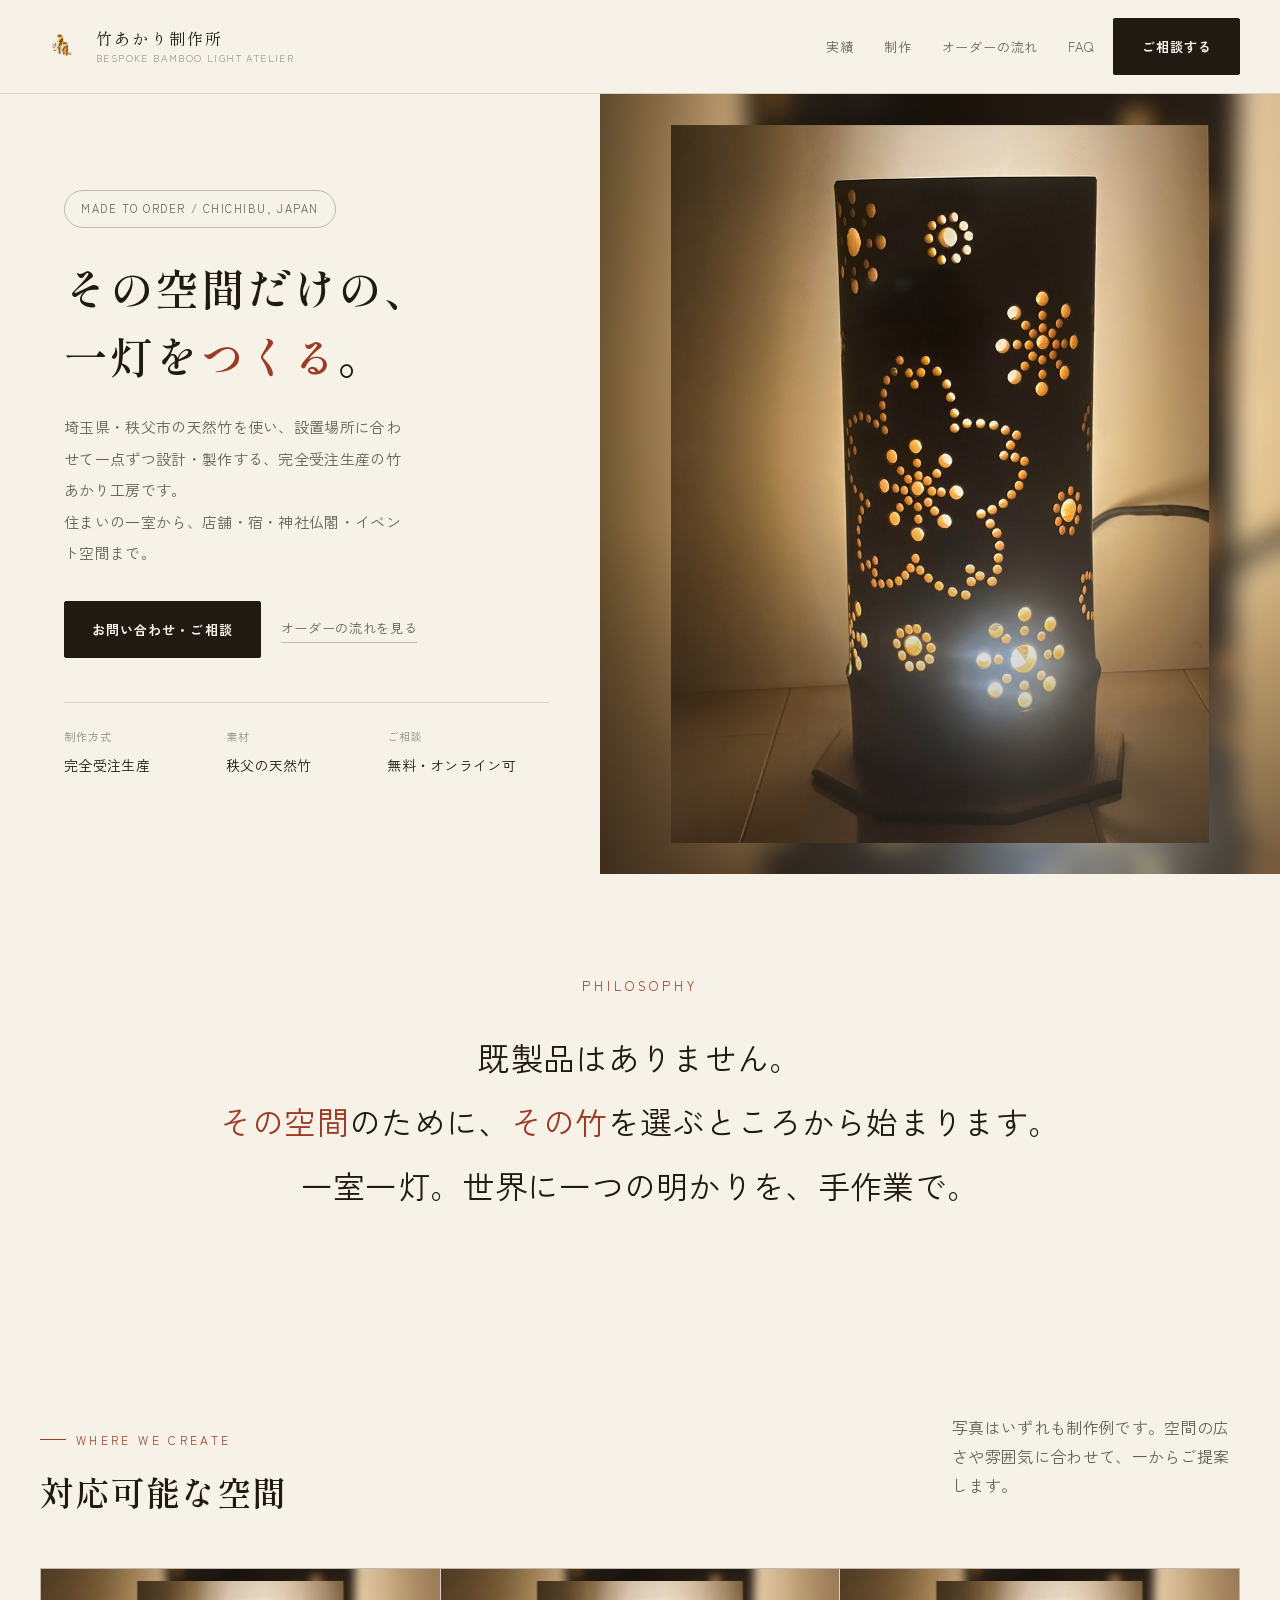
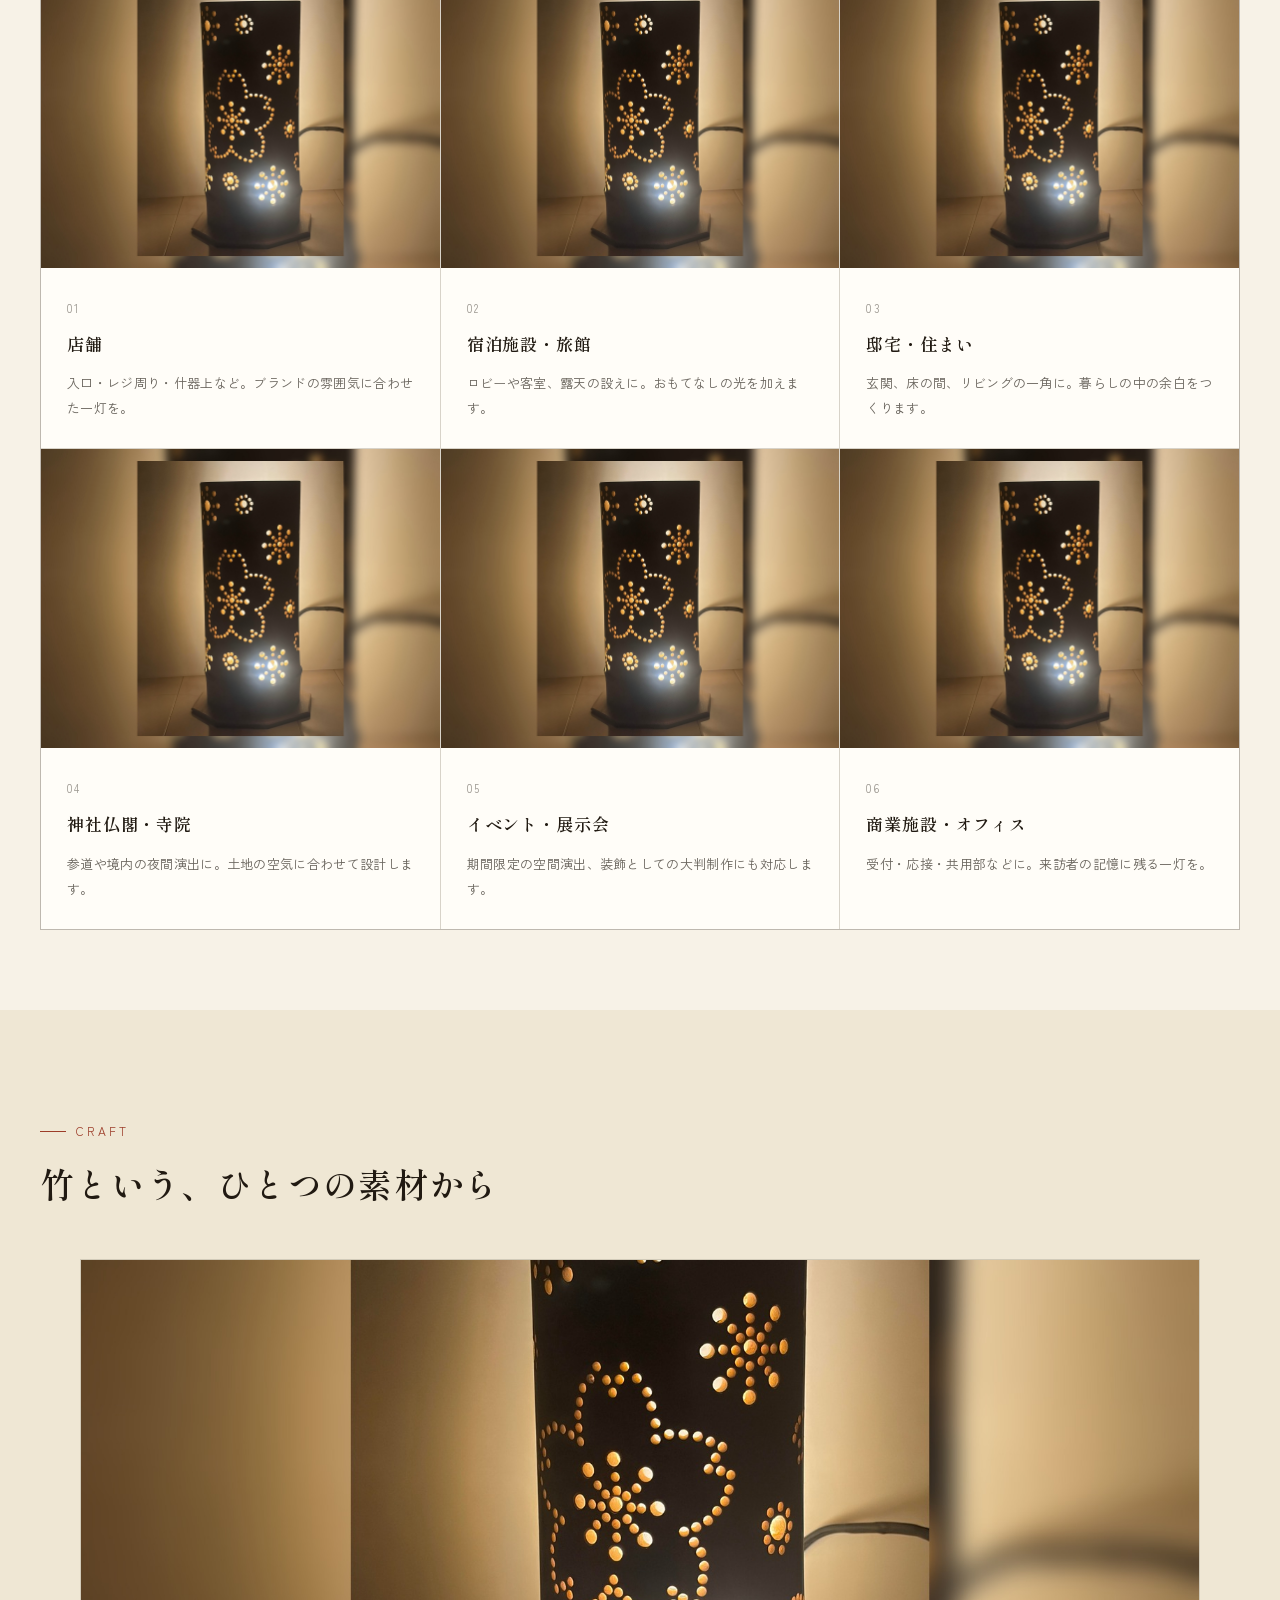
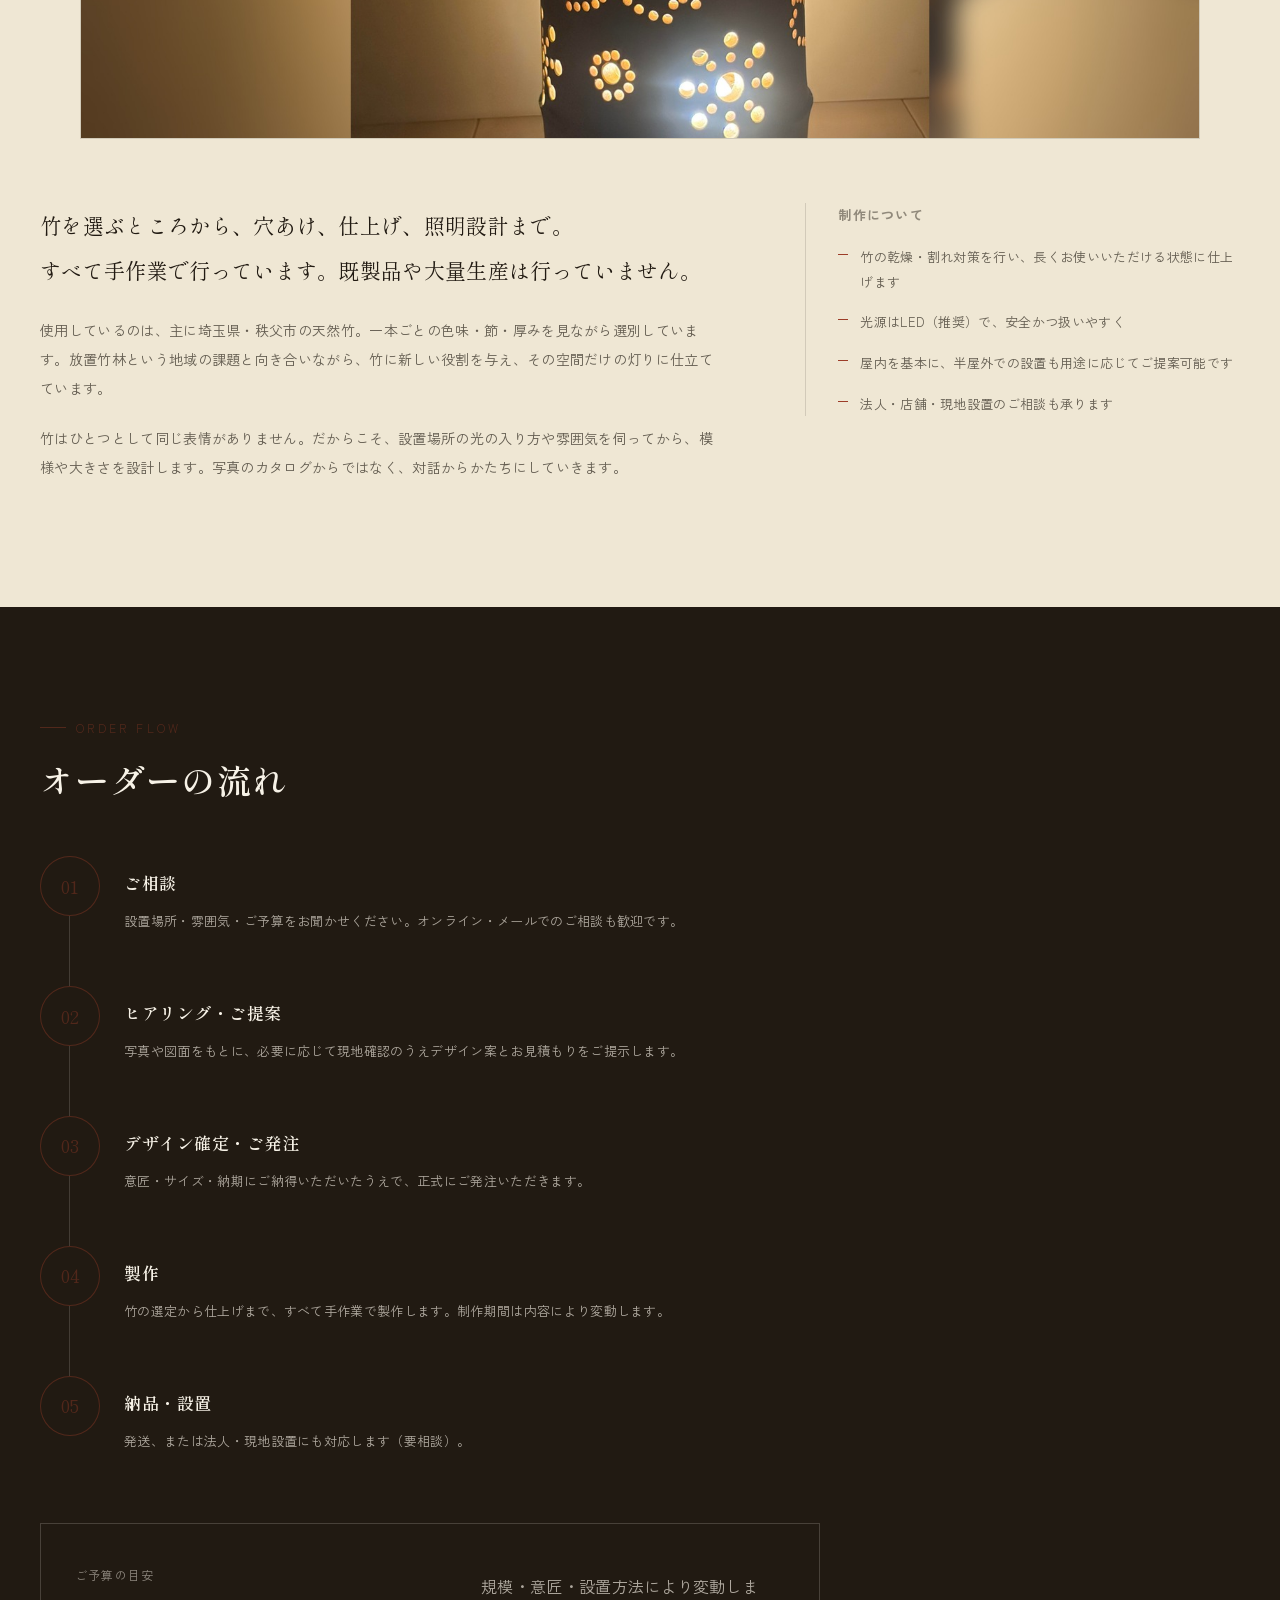
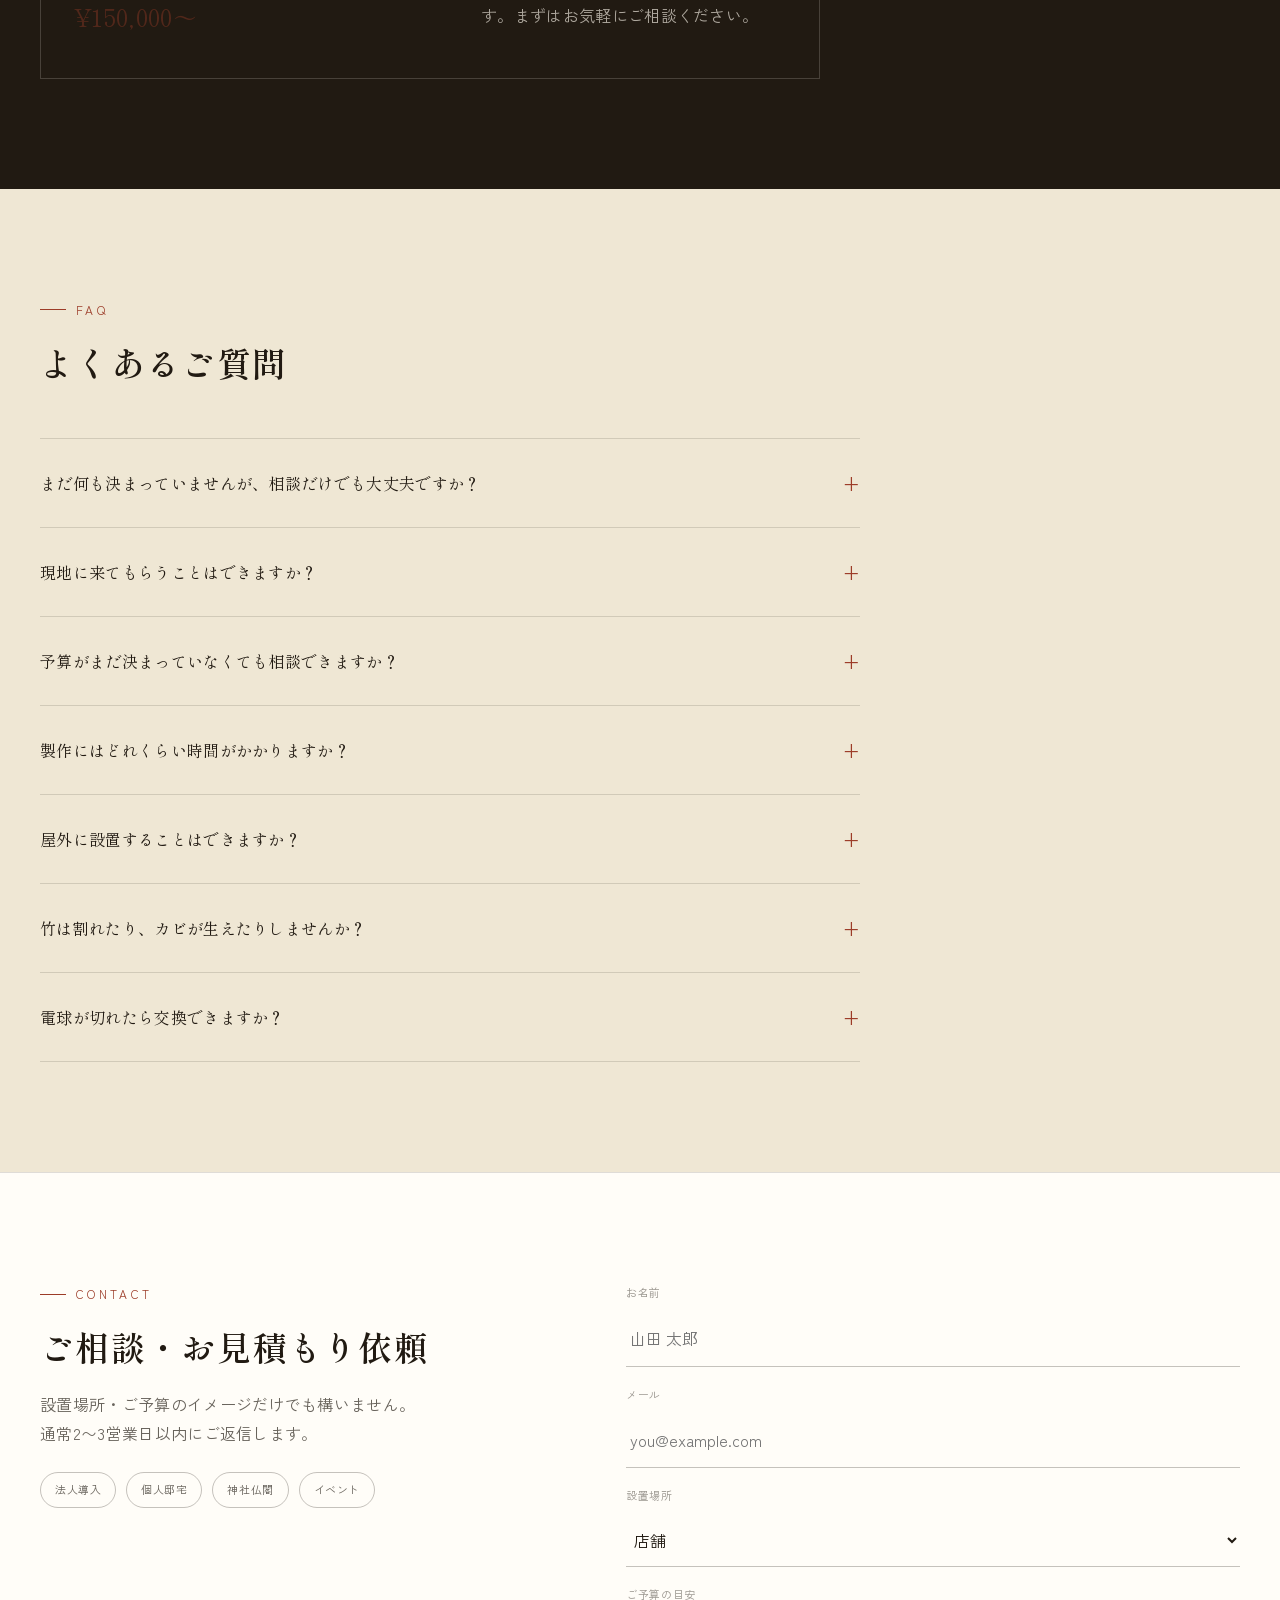
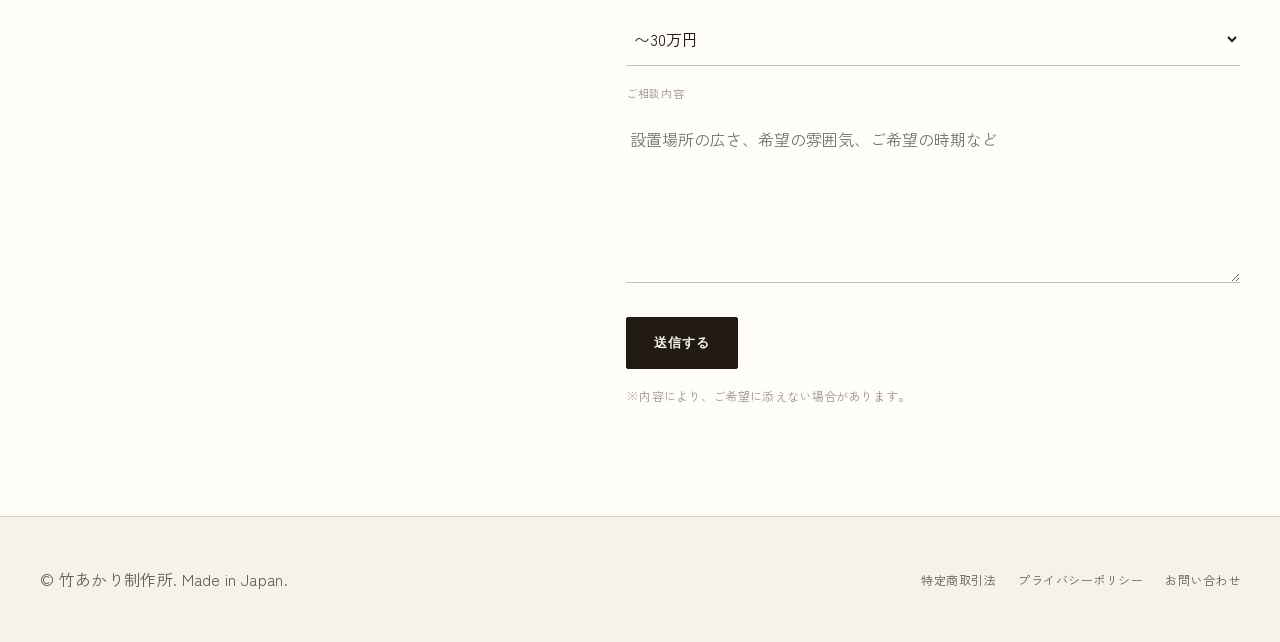
==== commit 1961a96a: "Pivot to a made-to-order-only site with a full "Washi & Shu" redesign Business change: drop the fixe" ====
--- a/index.html
+++ b/index.html
@@ -3,10 +3,10 @@
 <head>
   <meta charset="utf-8" />
   <meta name="viewport" content="width=device-width,initial-scale=1" />
-  <title>竹あかり制作所｜Bamboo Light Art</title>
-  <meta name="description" content="秩父市の天然竹から生まれる、一点ものの灯り。住まい・店舗・宿・空間演出まで用途に合わせて制作します。" />
-
-  <meta name="theme-color" content="#0a0908">
+  <title>竹あかり制作所｜オーダーメイド竹あかり工房</title>
+  <meta name="description" content="埼玉県秩父市の天然竹から、空間のためだけの一灯をつくる完全受注生産の竹あかり工房。住まい・店舗・宿・神社仏閣・イベントまで、設計からご提案します。" />
+
+  <meta name="theme-color" content="#f7f2e7">
   <link rel="preconnect" href="https://fonts.googleapis.com">
   <link rel="preconnect" href="https://fonts.gstatic.com" crossorigin>
   <link href="https://fonts.googleapis.com/css2?family=Shippori+Mincho:wght@500;600;700&family=Zen+Kaku+Gothic+New:wght@400;500;700&display=swap" rel="stylesheet">
@@ -30,19 +30,19 @@
         <img class="brand__logo" src="img/logo-mark.png" alt="竹あかり制作所" width="56" height="56" loading="eager" decoding="async">
         <span class="brand__text">
           <span class="brand__name">竹あかり制作所</span>
-          <span class="brand__sub">Bamboo Light Art</span>
+          <span class="brand__sub">Bespoke Bamboo Light Atelier</span>
         </span>
       </a>
 
       <nav class="nav" aria-label="Primary">
-        <a href="#lineup">作品</a>
+        <a href="#scenes">実績</a>
         <a href="#craft">制作</a>
-        <a href="#order">オーダー</a>
+        <a href="#order">オーダーの流れ</a>
         <a href="#faq">FAQ</a>
       </nav>
 
       <div class="header__cta">
-        <a class="btn btn--ghost" href="#contact">お問い合わせ</a>
+        <a class="btn btn--solid" href="#contact">ご相談する</a>
       </div>
     </div>
   </header>
@@ -51,24 +51,24 @@
     <!-- Hero -->
     <section class="hero" id="top">
       <div class="hero__copy">
-        <p class="pill">Handcrafted in Chichibu, Japan</p>
-
-        <h1 class="hero__title">竹の隙間から、<br>灯りがこぼれる。</h1>
+        <p class="pill">Made to Order / Chichibu, Japan</p>
+
+        <h1 class="hero__title">その空間だけの、<br>一灯を<span class="accent">つくる</span>。</h1>
 
         <p class="hero__lead">
-          埼玉県・秩父市の天然竹を一本ずつ選び、手作業で灯りへと仕立てています。<br>
-          住まいの一角から、店舗や宿の空間演出まで。灯す場所に合わせてかたちにします。
+          埼玉県・秩父市の天然竹を使い、設置場所に合わせて一点ずつ設計・製作する、完全受注生産の竹あかり工房です。<br>
+          住まいの一室から、店舗・宿・神社仏閣・イベント空間まで。
         </p>
 
         <div class="hero__actions">
-          <a class="btn btn--solid" href="#lineup">作品を見る</a>
-          <a class="btn btn--text" href="#contact">まずは相談する</a>
+          <a class="btn btn--solid" href="#contact">お問い合わせ・ご相談</a>
+          <a class="btn btn--text" href="#order">オーダーの流れを見る</a>
         </div>
 
         <dl class="stats" aria-label="Highlights">
+          <div class="stats__item"><dt>制作方式</dt><dd>完全受注生産</dd></div>
           <div class="stats__item"><dt>素材</dt><dd>秩父の天然竹</dd></div>
-          <div class="stats__item"><dt>制作</dt><dd>すべて手作業</dd></div>
-          <div class="stats__item"><dt>設置</dt><dd>屋内 / 半屋外は要相談</dd></div>
+          <div class="stats__item"><dt>ご相談</dt><dd>無料・オンライン可</dd></div>
         </dl>
       </div>
 
@@ -83,125 +83,78 @@
       <div class="container">
         <p class="statement__mark">Philosophy</p>
         <p class="statement__quote">
-          灯りは、部屋の中の<em>余白</em>をつくる。<br class="hide-sm">
-          竹という一本の素材が、静けさを持った光になるまで —— <br class="hide-sm">
-          その手間を惜しまないことが、私たちの仕事です。
+          既製品はありません。<br class="hide-sm">
+          <em>その空間</em>のために、<em>その竹</em>を選ぶところから始まります。<br class="hide-sm">
+          一室一灯。世界に一つの明かりを、手作業で。
         </p>
       </div>
     </section>
 
-    <!-- Lineup -->
-    <section class="section section--tight" id="lineup">
+    <!-- Scenes -->
+    <section class="section section--tight" id="scenes">
       <div class="container">
         <div class="section__head section__head--wide">
           <div>
-            <p class="eyebrow">Lineup</p>
-            <h2 class="h2">作品ラインナップ</h2>
+            <p class="eyebrow">Where We Create</p>
+            <h2 class="h2">対応可能な空間</h2>
           </div>
-          <p class="muted" style="max-width:34ch">写真をクリックすると、作品ごとのギャラリー（3枚）をご覧いただけます。</p>
-        </div>
-
-        <div class="lineup-grid">
-          <!-- Standard / featured -->
-          <article class="piece piece--featured" data-gallery="standard">
-            <div class="piece__img">
-              <img src="img/sampleimage1.png" alt="夜桜灯の作品イメージ" loading="lazy" decoding="async">
-              <span class="piece__img-label">写真をもっと見る</span>
-            </div>
-            <div class="piece__body">
-              <div class="piece__top">
-                <div>
-                  <span class="piece__num">01 — Standard</span>
-                  <h3>夜桜灯</h3>
-                </div>
-                <span class="chip">室内・ギフト</span>
-              </div>
-              <p class="desc">シンプルな幾何学模様の透かし彫り。はじめての竹あかりに選ばれています。</p>
-
-              <div class="piece__meta">
-                <span class="price">¥8,000（税込）</span>
-                <span class="chip">在庫あり</span>
-              </div>
-
-              <div class="purchase-actions vertical">
-                <a class="btn-buy" href="#contact" data-use="夜桜灯購入">
-                  夜桜灯を注文する
-                  <small>在庫あり・3営業日以内発送予定</small>
-                </a>
-                <p class="purchase-note">お問い合わせフォームから承ります。内容確認後、お支払い方法をご案内します。</p>
-              </div>
-            </div>
-          </article>
-
-          <!-- Signature -->
-          <article class="piece" data-gallery="signature">
-            <div class="piece__img">
-              <img src="img/sampleimage1.png" alt="華波灯の作品イメージ" loading="lazy" decoding="async">
-              <span class="piece__img-label">写真をもっと見る</span>
-            </div>
-            <div class="piece__body">
-              <div class="piece__top">
-                <div>
-                  <span class="piece__num">02 — Signature</span>
-                  <h3>華波灯</h3>
-                </div>
-                <span class="chip">店舗・宿</span>
-              </div>
-              <p class="desc">自然・和文様をモチーフにした上質仕様。空間の“格”を上げる一台です。</p>
-
-              <div class="piece__meta">
-                <span class="price">¥15,000（税込）</span>
-                <span class="chip">受注生産</span>
-              </div>
-
-              <div class="purchase-actions vertical">
-                <a class="btn-buy" href="#contact" data-use="華波灯購入">
-                  華波灯を注文する
-                  <small>受注生産・納期目安1〜2週間〜</small>
-                </a>
-              </div>
-            </div>
-          </article>
-
-          <!-- Custom -->
-          <article class="piece" data-gallery="custom">
-            <div class="piece__img">
-              <img src="img/sampleimage1.png" alt="オーダーメイドの作品イメージ" loading="lazy" decoding="async">
-              <span class="piece__img-label">写真をもっと見る</span>
-            </div>
-            <div class="piece__body">
-              <div class="piece__top">
-                <div>
-                  <span class="piece__num">03 — Custom Order</span>
-                  <h3>オーダーメイド</h3>
-                </div>
-                <span class="chip">空間演出</span>
-              </div>
-              <p class="desc">イベント・神社仏閣・観光地向け。設置場所に合わせて設計からご提案します。</p>
-
-              <div class="piece__meta">
-                <span class="price">¥150,000〜</span>
-                <span class="chip">要件定義から</span>
-              </div>
-
-              <div class="purchase-actions vertical">
-                <a class="btn-consult" href="#contact" data-use="オーダーメイド相談">
-                  導入を相談する
-                  <small>設置場所・規模・ご予算をヒアリング</small>
-                </a>
-              </div>
-            </div>
-          </article>
-        </div>
-
-        <div class="cta">
-          <div class="cta__box">
-            <div>
-              <p class="cta__title">法人・店舗導入のご相談も承ります</p>
-              <p class="muted">設置場所・雰囲気・ご予算をお聞かせいただければ、最短でご提案します。</p>
-            </div>
-            <a class="btn btn--solid" href="#contact">導入相談をする</a>
-          </div>
+          <p class="muted" style="max-width:36ch">写真はいずれも制作例です。空間の広さや雰囲気に合わせて、一からご提案します。</p>
+        </div>
+
+        <div class="scene-grid">
+          <article class="scene">
+            <div class="scene__img"><img src="img/sampleimage1.png" alt="店舗への設置例" loading="lazy" decoding="async"></div>
+            <div class="scene__body">
+              <span class="scene__num">01</span>
+              <h3>店舗</h3>
+              <p>入口・レジ周り・什器上など。ブランドの雰囲気に合わせた一灯を。</p>
+            </div>
+          </article>
+
+          <article class="scene">
+            <div class="scene__img"><img src="img/sampleimage1.png" alt="宿泊施設への設置例" loading="lazy" decoding="async"></div>
+            <div class="scene__body">
+              <span class="scene__num">02</span>
+              <h3>宿泊施設・旅館</h3>
+              <p>ロビーや客室、露天の設えに。おもてなしの光を加えます。</p>
+            </div>
+          </article>
+
+          <article class="scene">
+            <div class="scene__img"><img src="img/sampleimage1.png" alt="邸宅への設置例" loading="lazy" decoding="async"></div>
+            <div class="scene__body">
+              <span class="scene__num">03</span>
+              <h3>邸宅・住まい</h3>
+              <p>玄関、床の間、リビングの一角に。暮らしの中の余白をつくります。</p>
+            </div>
+          </article>
+
+          <article class="scene">
+            <div class="scene__img"><img src="img/sampleimage1.png" alt="神社仏閣への設置例" loading="lazy" decoding="async"></div>
+            <div class="scene__body">
+              <span class="scene__num">04</span>
+              <h3>神社仏閣・寺院</h3>
+              <p>参道や境内の夜間演出に。土地の空気に合わせて設計します。</p>
+            </div>
+          </article>
+
+          <article class="scene">
+            <div class="scene__img"><img src="img/sampleimage1.png" alt="イベントへの設置例" loading="lazy" decoding="async"></div>
+            <div class="scene__body">
+              <span class="scene__num">05</span>
+              <h3>イベント・展示会</h3>
+              <p>期間限定の空間演出、装飾としての大判制作にも対応します。</p>
+            </div>
+          </article>
+
+          <article class="scene">
+            <div class="scene__img"><img src="img/sampleimage1.png" alt="商業施設への設置例" loading="lazy" decoding="async"></div>
+            <div class="scene__body">
+              <span class="scene__num">06</span>
+              <h3>商業施設・オフィス</h3>
+              <p>受付・応接・共用部などに。来訪者の記憶に残る一灯を。</p>
+            </div>
+          </article>
         </div>
       </div>
     </section>
@@ -222,13 +175,13 @@
           <div>
             <p class="craft__lead">
               竹を選ぶところから、穴あけ、仕上げ、照明設計まで。<br>
-              すべて手作業で行っています。大量生産はしていません。
+              すべて手作業で行っています。既製品や大量生産は行っていません。
             </p>
             <p class="craft__text">
-              使用しているのは、主に埼玉県・秩父市の天然竹。一本ごとの色味・節・厚みを見ながら選別しています。放置竹林という地域の課題と向き合いながら、竹に新しい役割を与え、暮らしの中で長く愛される灯りに仕立てています。
+              使用しているのは、主に埼玉県・秩父市の天然竹。一本ごとの色味・節・厚みを見ながら選別しています。放置竹林という地域の課題と向き合いながら、竹に新しい役割を与え、その空間だけの灯りに仕立てています。
             </p>
             <p class="craft__text">
-              竹はひとつとして同じ表情がありません。だからこそ、出来上がる灯りも一点もの。写真ではなく、目の前にある竹の声を聞きながらかたちにしています。
+              竹はひとつとして同じ表情がありません。だからこそ、設置場所の光の入り方や雰囲気を伺ってから、模様や大きさを設計します。写真のカタログからではなく、対話からかたちにしていきます。
             </p>
           </div>
 
@@ -237,7 +190,8 @@
             <ul class="list">
               <li>竹の乾燥・割れ対策を行い、長くお使いいただける状態に仕上げます</li>
               <li>光源はLED（推奨）で、安全かつ扱いやすく</li>
-              <li>半屋外での設置も、用途に応じてご提案可能です</li>
+              <li>屋内を基本に、半屋外での設置も用途に応じてご提案可能です</li>
+              <li>法人・店舗・現地設置のご相談も承ります</li>
             </ul>
           </aside>
         </div>
@@ -245,7 +199,7 @@
     </section>
 
     <!-- Order flow -->
-    <section class="section" id="order">
+    <section class="section section--ink" id="order">
       <div class="container">
         <div class="section__head">
           <p class="eyebrow">Order Flow</p>
@@ -256,32 +210,47 @@
           <li class="tl-step">
             <span class="tl-step__num">01</span>
             <div class="tl-step__body">
-              <h3>用途・サイズ相談</h3>
-              <p>設置場所／雰囲気／ご予算をお聞かせください。</p>
+              <h3>ご相談</h3>
+              <p>設置場所・雰囲気・ご予算をお聞かせください。オンライン・メールでのご相談も歓迎です。</p>
             </div>
           </li>
           <li class="tl-step">
             <span class="tl-step__num">02</span>
             <div class="tl-step__body">
-              <h3>提案・お見積もり</h3>
-              <p>デザイン案と納期の目安をご提示します。</p>
+              <h3>ヒアリング・ご提案</h3>
+              <p>写真や図面をもとに、必要に応じて現地確認のうえデザイン案とお見積もりをご提示します。</p>
             </div>
           </li>
           <li class="tl-step">
             <span class="tl-step__num">03</span>
             <div class="tl-step__body">
-              <h3>制作（目安1〜2週間〜）</h3>
-              <p>内容により制作期間は変動します。</p>
+              <h3>デザイン確定・ご発注</h3>
+              <p>意匠・サイズ・納期にご納得いただいたうえで、正式にご発注いただきます。</p>
             </div>
           </li>
           <li class="tl-step">
             <span class="tl-step__num">04</span>
             <div class="tl-step__body">
-              <h3>発送 / 設置</h3>
-              <p>法人・現地設置も対応可能です（要相談）。</p>
+              <h3>製作</h3>
+              <p>竹の選定から仕上げまで、すべて手作業で製作します。制作期間は内容により変動します。</p>
+            </div>
+          </li>
+          <li class="tl-step">
+            <span class="tl-step__num">05</span>
+            <div class="tl-step__body">
+              <h3>納品・設置</h3>
+              <p>発送、または法人・現地設置にも対応します（要相談）。</p>
             </div>
           </li>
         </ol>
+
+        <div class="budget-box">
+          <div>
+            <p class="budget-box__label">ご予算の目安</p>
+            <p class="budget-box__value">¥150,000〜</p>
+          </div>
+          <p class="muted">規模・意匠・設置方法により変動します。まずはお気軽にご相談ください。</p>
+        </div>
       </div>
     </section>
 
@@ -295,11 +264,41 @@
 
         <div class="faq">
           <details class="faq__item">
-            <summary>注文してからどれくらいで届きますか？</summary>
-            <p>
-              在庫品は、ご注文から<strong>3〜5営業日</strong>以内に発送いたします。<br>
-              受注生産品は、制作に<strong>1〜2週間</strong>ほどお時間をいただく場合があります。<br>
-              お急ぎの場合は、ご注文前にお問い合わせフォームよりご相談ください。
+            <summary>まだ何も決まっていませんが、相談だけでも大丈夫ですか？</summary>
+            <p>
+              はい、大歓迎です。設置場所の雰囲気やイメージだけでも、まずはお聞かせください。<br>
+              そこから一緒にかたちを考えていきます。
+            </p>
+          </details>
+
+          <details class="faq__item">
+            <summary>現地に来てもらうことはできますか？</summary>
+            <p>
+              関東近郊であれば、内容に応じて現地確認に伺える場合があります。<br>
+              遠方の場合は、オンライン打ち合わせと写真・図面のやり取りでご提案しています。
+            </p>
+          </details>
+
+          <details class="faq__item">
+            <summary>予算がまだ決まっていなくても相談できますか？</summary>
+            <p>
+              問題ありません。おおよそのイメージや設置場所の広さを伺いながら、ご予算に応じた提案をいたします。
+            </p>
+          </details>
+
+          <details class="faq__item">
+            <summary>製作にはどれくらい時間がかかりますか？</summary>
+            <p>
+              竹の選定から仕上げまで手作業のため、規模や意匠により制作期間は変動します。<br>
+              お見積もりの際に、目安の納期を合わせてご案内します。
+            </p>
+          </details>
+
+          <details class="faq__item">
+            <summary>屋外に設置することはできますか？</summary>
+            <p>
+              基本的には<strong>屋内でのご使用</strong>を前提に設計しています。雨や直射日光は劣化を早める原因になります。<br>
+              屋根のある半屋外への設置をご希望の場合は、使用環境に合わせてご提案しますので事前にご相談ください。
             </p>
           </details>
 
@@ -307,49 +306,15 @@
             <summary>竹は割れたり、カビが生えたりしませんか？</summary>
             <p>
               防腐・防カビ処理を施した竹を使用していますが、天然素材のため、極度の乾燥によるひび割れや、湿気によるカビが生じる場合があります。<br>
-              エアコンの風が直接当たる場所や、湿気の多い場所を避けて飾っていただくと、長く美しい状態を保てます。
-            </p>
-          </details>
-
-          <details class="faq__item">
-            <summary>商品写真と全く同じものが届きますか？</summary>
-            <p>
-              一つひとつ天然の竹を使い手作りしているため、竹の太さ・色味・節の位置が写真と多少異なる場合があります。<br>
-              世界に一つだけの、その竹だけの表情としてお楽しみください。
-            </p>
-          </details>
-
-          <details class="faq__item">
-            <summary>屋外（玄関先や庭）に置いても大丈夫ですか？</summary>
-            <p>
-              基本的には<strong>屋内でのご使用</strong>をおすすめしています。雨や直射日光は劣化を早める原因になります。<br>
-              屋根のある玄関ポーチなど<strong>半屋外</strong>への設置をご希望の場合は、使用環境に合わせてご提案しますので事前にご相談ください。
+              設置環境も含めてご提案しますので、気になる点は事前にご相談ください。
             </p>
           </details>
 
           <details class="faq__item">
             <summary>電球が切れたら交換できますか？</summary>
             <p>
-              はい、市販のLED電球に交換いただけます。<br>
-              口金サイズは<strong>E17（作品により異なる場合があります）</strong>をご案内しています。<br>
+              はい、市販のLED電球に交換いただけます。口金サイズは製作物ごとにご案内します。<br>
               竹への熱の影響を防ぐため、LED電球のご利用をお願いしています。
-            </p>
-          </details>
-
-          <details class="faq__item">
-            <summary>普段のお手入れはどうすればいいですか？</summary>
-            <p>
-              乾いた布やハタキなどで、やさしくほこりを払ってください。<br>
-              汚れが気になる場合は固く絞った布で拭き取り、その後しっかり乾燥させてください（<strong>水気はカビの原因</strong>になりますのでご注意ください）。
-            </p>
-          </details>
-
-          <details class="faq__item">
-            <summary>プレゼント用のラッピングはできますか？</summary>
-            <p>
-              はい、承っています。<br>
-              お問い合わせ・ご注文の際、内容欄に「<strong>ラッピング希望</strong>」とご記入ください。<br>
-              金額のわかる納品書などは同梱せずに発送いたします。
             </p>
           </details>
         </div>
@@ -361,22 +326,23 @@
       <div class="container contact">
         <div class="contact__copy">
           <p class="eyebrow">Contact</p>
-          <h2 class="h2">お問い合わせ</h2>
+          <h2 class="h2">ご相談・お見積もり依頼</h2>
           <p class="muted">
-            在庫確認・カスタム制作・法人導入のご相談はこちらから。<br>
+            設置場所・ご予算のイメージだけでも構いません。<br>
             通常2〜3営業日以内にご返信します。
           </p>
           <div class="contact__badges">
             <span class="chip">法人導入</span>
-            <span class="chip">カスタム制作</span>
-            <span class="chip">ギフト</span>
+            <span class="chip">個人邸宅</span>
+            <span class="chip">神社仏閣</span>
+            <span class="chip">イベント</span>
           </div>
         </div>
 
         <form class="form" action="https://formspree.io/f/xaqbedwl" method="POST">
-          <input type="hidden" name="_subject" value="【竹あかり】お問い合わせ">
+          <input type="hidden" name="_subject" value="【竹あかり】オーダーメイドのご相談">
           <input type="hidden" name="_template" value="table">
-          <input type="hidden" name="form_type" value="general_inquiry">
+          <input type="hidden" name="form_type" value="custom_order_inquiry">
 
           <label class="field">
             <span>お名前</span>
@@ -389,18 +355,31 @@
           </label>
 
           <label class="field">
-            <span>用途</span>
-            <select name="use" id="useSelect">
-              <option>夜桜灯購入</option>
-              <option>華波灯購入</option>
-              <option>オーダーメイド相談</option>
+            <span>設置場所</span>
+            <select name="place">
+              <option>店舗</option>
+              <option>宿泊施設・旅館</option>
+              <option>邸宅・住まい</option>
+              <option>神社仏閣・寺院</option>
+              <option>イベント・展示会</option>
+              <option>商業施設・オフィス</option>
               <option>その他</option>
             </select>
           </label>
 
           <label class="field">
-            <span>内容</span>
-            <textarea name="message" rows="5" placeholder="サイズ、設置場所、希望の雰囲気、ご予算など"></textarea>
+            <span>ご予算の目安</span>
+            <select name="budget">
+              <option>〜30万円</option>
+              <option>30万円〜100万円</option>
+              <option>100万円以上</option>
+              <option>相談しながら決めたい</option>
+            </select>
+          </label>
+
+          <label class="field">
+            <span>ご相談内容</span>
+            <textarea name="message" rows="5" placeholder="設置場所の広さ、希望の雰囲気、ご希望の時期など"></textarea>
           </label>
 
           <button class="btn btn--solid" type="submit">送信する</button>
@@ -420,248 +399,5 @@
       </div>
     </div>
   </footer>
-
-  <!-- ===== Lineup Gallery Modal（3枚スライド） ===== -->
-  <div class="lg-modal" id="lgModal" aria-hidden="true">
-    <div class="lg-backdrop" data-lg-close></div>
-
-    <div class="lg-panel" role="dialog" aria-modal="true" aria-label="作品写真">
-      <button class="lg-close" type="button" data-lg-close aria-label="閉じる">×</button>
-
-      <div class="lg-top">
-        <div class="lg-title" id="lgTitle">Gallery</div>
-        <div class="lg-counter" id="lgCounter">1 / 3</div>
-      </div>
-
-      <div class="lg-stage" id="lgStage">
-        <img class="lg-img" id="lgImg" alt="" src="img/sampleimage1.png">
-      </div>
-
-      <div class="lg-controls">
-        <button class="lg-nav" type="button" id="lgPrev" aria-label="前へ">‹</button>
-        <div class="lg-dots" id="lgDots" aria-label="スライド位置"></div>
-        <button class="lg-nav" type="button" id="lgNext" aria-label="次へ">›</button>
-      </div>
-
-      <div class="lg-info" id="lgInfo" aria-live="polite">
-        <div class="lg-info__copy">
-          <div class="lg-info__kicker">CONCEPT</div>
-          <div class="lg-info__lead" id="lgConceptLead">—</div>
-          <ul class="lg-info__list" id="lgConceptList"></ul>
-          <p class="lg-info__note" id="lgConceptNote">※写真は制作例です。天然素材のため個体差があります。</p>
-        </div>
-        <div class="lg-info__cta">
-          <a class="btn btn--solid" id="lgCta" href="#contact">購入 / 相談へ</a>
-        </div>
-      </div>
-    </div>
-  </div>
-
-  <script>
-  (function(){
-    // 画像はこの名前で img/ に置いてください（後で差し替えOK）
-    const galleries = {
-      standard: {
-        title: "夜桜灯",
-        images: ["img/sampleimage1.png","img/sampleimage1.png","img/sampleimage1.png"],
-        concept: {
-          lead: "初めての竹あかりにちょうどいい、やさしい光と和柄の一点物。",
-          bullets: [
-            "室内向け / ギフトにもおすすめ",
-            "在庫がある場合は3〜5営業日以内に発送",
-            "LED推奨で安全に楽しめます"
-          ],
-          ctaLabel: "夜桜灯を注文する",
-          ctaHref: "#contact",
-          ctaUse: "夜桜灯購入",
-          note: "※写真は制作例です。竹の表情（色味・節）は一点ごとに異なります。"
-        }
-      },
-      signature: {
-        title: "華波灯",
-        images: ["img/sampleimage1.png","img/sampleimage1.png","img/sampleimage1.png"],
-        concept: {
-          lead: "店舗・宿の空間を“格上げ”する、存在感のある上質仕様。",
-          bullets: [
-            "受注生産：ご希望を伺って制作します",
-            "意匠・サイズ相談OK（和文様 / モチーフ対応）",
-            "納期目安：1〜2週間〜（内容により変動）"
-          ],
-          ctaLabel: "華波灯を注文する",
-          ctaHref: "#contact",
-          ctaUse: "華波灯購入",
-          note: "※写真は制作例です。完成イメージに合わせて制作します。"
-        }
-      },
-      custom: {
-        title: "オーダーメイド",
-        images: ["img/sampleimage1.png","img/sampleimage1.png","img/sampleimage1.png"],
-        concept: {
-          lead: "神社仏閣・イベント・商業空間へ。設計から提案するオーダー制作。",
-          bullets: [
-            "現地設置・大判制作も対応（要相談）",
-            "雰囲気・動線・ご予算に合わせて提案",
-            "まずは用途と設置場所をヒアリングします"
-          ],
-          ctaLabel: "オーダーメイドを相談する",
-          ctaHref: "#contact",
-          ctaUse: "オーダーメイド相談",
-          note: "※内容によりご希望に添えない場合があります。まずは要件をお聞かせください。"
-        }
-      }
-    };
-
-    const modal   = document.getElementById("lgModal");
-    const imgEl   = document.getElementById("lgImg");
-    const titleEl = document.getElementById("lgTitle");
-    const counter = document.getElementById("lgCounter");
-    const dotsBox = document.getElementById("lgDots");
-    const prevBtn = document.getElementById("lgPrev");
-    const nextBtn = document.getElementById("lgNext");
-    const stage   = document.getElementById("lgStage");
-
-    const conceptLead = document.getElementById("lgConceptLead");
-    const conceptList = document.getElementById("lgConceptList");
-    const conceptNote = document.getElementById("lgConceptNote");
-    const ctaEl       = document.getElementById("lgCta");
-
-    let currentKey = null;
-    let index = 0;
-
-    function openModal(key, startIndex=0){
-      if(!galleries[key]) return;
-      currentKey = key;
-      index = startIndex;
-
-      titleEl.textContent = galleries[key].title;
-      renderConcept();
-      buildDots();
-      render();
-
-      modal.classList.add("is-open");
-      modal.setAttribute("aria-hidden","false");
-      document.body.style.overflow = "hidden";
-    }
-
-    function closeModal(){
-      modal.classList.remove("is-open");
-      modal.setAttribute("aria-hidden","true");
-      imgEl.src = "";
-      document.body.style.overflow = "";
-    }
-
-    function renderConcept(){
-      const g = galleries[currentKey];
-      if(!g || !g.concept) return;
-      const c = g.concept;
-
-      if(conceptLead) conceptLead.textContent = c.lead || "";
-
-      if(conceptList){
-        conceptList.innerHTML = "";
-        (c.bullets || []).forEach(t=>{
-          const li = document.createElement("li");
-          li.textContent = t;
-          conceptList.appendChild(li);
-        });
-      }
-
-      if(conceptNote) conceptNote.textContent = c.note || "";
-
-      if(ctaEl){
-        ctaEl.textContent = c.ctaLabel || "購入 / 相談へ";
-        ctaEl.setAttribute("href", c.ctaHref || "#contact");
-        ctaEl.dataset.use = c.ctaUse || "";
-      }
-    }
-
-    function render(){
-      const list = galleries[currentKey].images;
-      const total = list.length;
-      const src = list[index];
-
-      imgEl.src = src;
-      imgEl.alt = galleries[currentKey].title + " 写真 " + (index+1);
-      counter.textContent = (index+1) + " / " + total;
-
-      [...dotsBox.children].forEach((d,i)=> d.classList.toggle("is-active", i===index));
-    }
-
-    function buildDots(){
-      dotsBox.innerHTML = "";
-      const total = galleries[currentKey].images.length;
-      for(let i=0;i<total;i++){
-        const b = document.createElement("button");
-        b.type = "button";
-        b.className = "lg-dot" + (i===index ? " is-active" : "");
-        b.setAttribute("aria-label", (i+1) + "枚目へ");
-        b.addEventListener("click", ()=>{ index=i; render(); });
-        dotsBox.appendChild(b);
-      }
-    }
-
-    function prev(){
-      const total = galleries[currentKey].images.length;
-      index = (index - 1 + total) % total;
-      render();
-    }
-    function next(){
-      const total = galleries[currentKey].images.length;
-      index = (index + 1) % total;
-      render();
-    }
-
-    // カードクリックで開く（a/button等を押した場合は開かない＝購入導線を守る）
-    document.querySelectorAll("[data-gallery]").forEach(card=>{
-      card.style.cursor = "pointer";
-      card.addEventListener("click", (e)=>{
-        if(e.target.closest("a, button, input, textarea, select, summary")) return;
-        openModal(card.getAttribute("data-gallery"), 0);
-      });
-    });
-
-    // close
-    modal.addEventListener("click", (e)=>{
-      if(e.target.hasAttribute("data-lg-close")) closeModal();
-    });
-    prevBtn.addEventListener("click", prev);
-    nextBtn.addEventListener("click", next);
-
-    // keyboard
-    window.addEventListener("keydown", (e)=>{
-      if(!modal.classList.contains("is-open")) return;
-      if(e.key === "Escape") closeModal();
-      if(e.key === "ArrowLeft") prev();
-      if(e.key === "ArrowRight") next();
-    });
-
-    // swipe
-    let startX = 0;
-    stage.addEventListener("touchstart", (e)=>{ startX = e.touches[0].clientX; }, {passive:true});
-    stage.addEventListener("touchend", (e)=>{
-      const dx = e.changedTouches[0].clientX - startX;
-      if(Math.abs(dx) < 40) return;
-      if(dx > 0) prev(); else next();
-    }, {passive:true});
-
-    // === 「注文する / 相談する」ボタン：お問い合わせフォームの用途を自動選択 ===
-    const useSelect = document.getElementById("useSelect");
-    function prefillUse(useText){
-      if(!useSelect || !useText) return;
-      const opt = [...useSelect.options].find(o => o.text === useText);
-      if(opt) useSelect.value = opt.value;
-    }
-    document.addEventListener("click", (e)=>{
-      const el = e.target.closest("[data-use]");
-      if(!el) return;
-      prefillUse(el.dataset.use);
-      if(modal.classList.contains("is-open")) closeModal();
-      window.setTimeout(()=>{
-        document.getElementById("contact")?.scrollIntoView({behavior:"smooth", block:"start"});
-        document.querySelector('input[name="name"]')?.focus({preventScroll:true});
-      }, 0);
-    });
-  })();
-  </script>
 </body>
 </html>
--- a/styles.css
+++ b/styles.css
@@ -1,27 +1,24 @@
 /* =========================================================
    竹あかり制作所 — Design Tokens
-   "Ember & Bamboo" editorial craft aesthetic
+   "Washi & Shu" — bespoke atelier aesthetic
    ========================================================= */
 :root{
-  --ink:#0a0908;
-  --ink-2:#141210;
-  --ink-3:#1b1714;
-  --paper:#f7f3ec;
-  --text:#f5f1ea;
-  --muted:rgba(245,241,234,.68);
-  --muted-2:rgba(245,241,234,.48);
-  --line:rgba(245,241,234,.12);
-  --line-strong:rgba(245,241,234,.22);
-  --ember:#e8935a;
-  --ember-bright:#f4b483;
-  --ember-soft:rgba(232,147,90,.14);
-  --ember-line:rgba(232,147,90,.4);
-  --on-ember:#1c1108;
-  --shadow:0 24px 70px rgba(0,0,0,.45);
-  --r-sm:10px;
-  --r:18px;
+  --paper:#f7f2e7;
+  --paper-2:#efe7d4;
+  --panel:#fffdf8;
+  --ink:#211a12;
+  --ink-soft:rgba(33,26,18,.68);
+  --ink-faint:rgba(33,26,18,.46);
+  --line:rgba(33,26,18,.14);
+  --line-strong:rgba(33,26,18,.26);
+  --shu:#9c3c28;
+  --shu-soft:rgba(156,60,40,.08);
+  --shu-line:rgba(156,60,40,.4);
+  --on-ink:#f7f2e7;
+  --shadow:0 24px 60px rgba(33,26,18,.16);
+  --r-sm:2px;
   --max:1200px;
-  --measure:700px;
+  --measure:680px;
   --ease:cubic-bezier(.22,.8,.32,1);
 }
 
@@ -34,34 +31,33 @@
   margin:0;
   overflow-x:hidden;
   width:100%;
-  background:var(--ink);
-  color:var(--text);
+  background:var(--paper);
+  color:var(--ink);
   font-family:"Zen Kaku Gothic New",-apple-system,BlinkMacSystemFont,"Hiragino Kaku Gothic ProN","Yu Gothic",Meiryo,sans-serif;
   letter-spacing:.02em;
-  line-height:1.7;
+  line-height:1.8;
 }
 h1,h2,h3{
   font-family:"Shippori Mincho","Hiragino Mincho ProN","Yu Mincho",serif;
   font-weight:600;
   letter-spacing:.04em;
+  color:var(--ink);
 }
 img{ max-width:100%; display:block; height:auto; }
 a{ color:inherit; text-decoration:none; }
-:focus-visible{ outline:2px solid var(--ember); outline-offset:3px; border-radius:3px; }
+:focus-visible{ outline:2px solid var(--shu); outline-offset:3px; border-radius:2px; }
 
 .container{ width:min(var(--max), calc(100% - 48px)); margin:0 auto; }
-.muted{ color:var(--muted); }
-.note{ margin:16px 0 0; font-size:12px; color:var(--muted-2); }
+.muted{ color:var(--ink-soft); }
+.note{ margin:16px 0 0; font-size:12px; color:var(--ink-faint); }
 
 .eyebrow{
   display:flex; align-items:center; gap:10px;
-  font-size:12px; letter-spacing:.28em; color:var(--ember);
+  font-size:12px; letter-spacing:.28em; color:var(--shu);
   text-transform:uppercase;
   margin:0 0 18px;
 }
-.eyebrow::before{ content:""; width:26px; height:1px; background:var(--ember); }
-
-.rule{ border:none; border-top:1px solid var(--line); margin:0; }
+.eyebrow::before{ content:""; width:26px; height:1px; background:var(--shu); }
 
 /* =========================================================
    Buttons
@@ -69,34 +65,34 @@
 .btn{
   display:inline-flex; align-items:center; justify-content:center;
   gap:.55rem;
-  padding:.95rem 1.5rem;
+  padding:1rem 1.7rem;
   border-radius:var(--r-sm);
   border:1px solid var(--line-strong);
   background:transparent;
-  color:var(--text);
+  color:var(--ink);
   font-size:13px;
-  letter-spacing:.06em;
+  letter-spacing:.08em;
   cursor:pointer;
   transition:transform .18s var(--ease), background .18s var(--ease), border-color .18s var(--ease), color .18s var(--ease);
   white-space:nowrap;
 }
-.btn:hover{ border-color:var(--ember-line); background:var(--ember-soft); transform:translateY(-1px); }
+.btn:hover{ border-color:var(--ink); background:rgba(33,26,18,.04); }
 .btn--solid{
-  background:var(--ember);
-  color:var(--on-ember);
-  border-color:transparent;
+  background:var(--ink);
+  color:var(--on-ink);
+  border-color:var(--ink);
   font-weight:600;
 }
-.btn--solid:hover{ background:var(--ember-bright); }
+.btn--solid:hover{ background:var(--shu); border-color:var(--shu); }
 .btn--ghost{}
 .btn--text{
   border:none; padding:0; background:none;
-  font-size:13px; letter-spacing:.04em; color:var(--muted);
+  font-size:13px; letter-spacing:.05em; color:var(--ink-soft);
   border-bottom:1px solid var(--line-strong);
   border-radius:0;
-  padding-bottom:2px;
-}
-.btn--text:hover{ color:var(--ember); border-color:var(--ember); background:none; transform:none; }
+  padding-bottom:3px;
+}
+.btn--text:hover{ color:var(--shu); border-color:var(--shu); background:none; transform:none; }
 
 /* =========================================================
    Header
@@ -104,7 +100,7 @@
 .header{
   position:sticky; top:0; z-index:50;
   backdrop-filter:blur(14px);
-  background:rgba(10,9,8,.72);
+  background:rgba(247,242,231,.82);
   border-bottom:1px solid var(--line);
 }
 .header__inner{
@@ -112,7 +108,7 @@
   gap:20px; padding:18px 0; flex-wrap:wrap;
 }
 .brand{ display:flex; align-items:center; gap:14px; min-width:0; flex:1 1 auto; }
-.brand__logo{ display:block; width:44px; height:44px; object-fit:contain; }
+.brand__logo{ display:block; width:42px; height:42px; object-fit:contain; }
 .brand__text{ display:flex; flex-direction:column; line-height:1.2; min-width:0; }
 .brand__name{
   font-family:"Shippori Mincho","Hiragino Mincho ProN","Yu Mincho",serif;
@@ -120,81 +116,73 @@
   white-space:nowrap; overflow:hidden; text-overflow:ellipsis;
 }
 .brand__sub{
-  font-size:10px; color:var(--muted-2); margin-top:4px; letter-spacing:.14em; text-transform:uppercase;
+  font-size:10px; color:var(--ink-faint); margin-top:4px; letter-spacing:.14em; text-transform:uppercase;
   white-space:nowrap; overflow:hidden; text-overflow:ellipsis;
 }
 .nav{ display:flex; gap:30px; align-items:center; }
 .nav a{
   position:relative;
-  font-size:13px; color:var(--muted); letter-spacing:.06em;
+  font-size:13px; color:var(--ink-soft); letter-spacing:.06em;
   padding:4px 0;
 }
 .nav a::after{
   content:""; position:absolute; left:0; right:100%; bottom:0;
-  height:1px; background:var(--ember);
+  height:1px; background:var(--shu);
   transition:right .2s var(--ease);
 }
-.nav a:hover{ color:var(--text); }
+.nav a:hover{ color:var(--ink); }
 .nav a:hover::after{ right:0; }
 .header__cta{ display:flex; gap:12px; align-items:center; flex:0 0 auto; }
 
 /* =========================================================
-   Hero — full-bleed editorial split
+   Hero — full-bleed editorial split (dark photo on paper ground)
    ========================================================= */
 .hero{
   display:grid;
-  grid-template-columns:minmax(0,620px) 1fr;
-  min-height:640px;
+  grid-template-columns:minmax(0,600px) 1fr;
+  min-height:620px;
   position:relative;
 }
 .hero__copy{
   position:relative;
   display:flex; flex-direction:column; justify-content:center;
   padding:96px max(40px, 4vw) 96px max(5vw, 32px);
-  z-index:1;
-}
-.hero__copy::before{
-  content:"";
-  position:absolute; inset:0;
-  background-image:repeating-linear-gradient(90deg, var(--line) 0 1px, transparent 1px 64px);
-  opacity:.35;
-  mask-image:linear-gradient(180deg, transparent, rgba(0,0,0,.5) 30%, transparent 80%);
-  pointer-events:none;
 }
 .pill{
   display:inline-flex; align-items:center; width:fit-content;
-  font-size:11px; color:var(--muted); letter-spacing:.14em;
+  font-size:11px; color:var(--ink-soft); letter-spacing:.14em;
   border:1px solid var(--line-strong);
   padding:8px 16px; border-radius:999px;
   margin:0 0 26px;
   text-transform:uppercase;
 }
 .hero__title{
-  font-size:clamp(32px, 3.6vw, 46px);
-  line-height:1.5; margin:0 0 22px;
-}
+  font-size:clamp(30px, 3.4vw, 44px);
+  line-height:1.55; margin:0 0 22px;
+}
+.hero__title .accent{ color:var(--shu); }
 .hero__lead{
-  color:var(--muted); line-height:2; margin:0 0 30px; font-size:15px;
-  max-width:46ch;
-}
-.hero__actions{ display:flex; gap:16px; flex-wrap:wrap; align-items:center; }
+  color:var(--ink-soft); line-height:2.1; margin:0 0 32px; font-size:15px;
+  max-width:44ch;
+}
+.hero__actions{ display:flex; gap:20px; flex-wrap:wrap; align-items:center; }
 
 .stats{
   display:flex; gap:0; flex-wrap:wrap;
-  margin:40px 0 0; padding:22px 0 0; border-top:1px solid var(--line);
+  margin:44px 0 0; padding:24px 0 0; border-top:1px solid var(--line);
 }
 .stats__item{
-  flex:1 1 0; min-width:120px;
+  flex:1 1 0; min-width:130px;
   padding:0 20px 0 0;
   display:flex; flex-direction:column; gap:6px;
 }
-.stats dt{ color:var(--muted-2); font-size:11px; letter-spacing:.1em; margin:0; }
+.stats dt{ color:var(--ink-faint); font-size:11px; letter-spacing:.1em; margin:0; }
 .stats dd{ margin:0; font-size:14px; }
 
 .hero__media{
   position:relative;
   overflow:hidden;
-  background:var(--ink-2);
+  background:var(--ink);
   min-height:420px;
 }
 .hero__media img{
@@ -204,8 +192,8 @@
 .hero__fade{
   position:absolute; inset:0; pointer-events:none;
   background:
-    linear-gradient(90deg, rgba(10,9,8,.5), transparent 18%),
-    linear-gradient(to top, rgba(10,9,8,.55), transparent 45%);
+    linear-gradient(90deg, rgba(33,26,18,.35), transparent 20%),
+    linear-gradient(to top, rgba(33,26,18,.4), transparent 45%);
 }
 
 /* =========================================================
@@ -213,108 +201,50 @@
    ========================================================= */
 .section{ padding:110px 0; }
 .section--tight{ padding:80px 0; }
-.section--alt{ background:linear-gradient(180deg, var(--ink-2), var(--ink) 60%); }
+.section--alt{ background:var(--paper-2); }
+.section--ink{ background:var(--ink); color:var(--on-ink); }
+.section--ink .eyebrow{ color:var(--shu-line); }
+.section--ink .eyebrow::before{ background:var(--shu-line); }
+.section--ink h2, .section--ink h3{ color:var(--on-ink); }
+.section--ink .muted{ color:rgba(247,242,231,.66); }
 .section__head{ margin-bottom:52px; max-width:640px; }
 .section__head--wide{ max-width:none; display:flex; justify-content:space-between; align-items:flex-end; gap:24px; flex-wrap:wrap; }
-.h2{ margin:0; font-size:clamp(26px,3vw,34px); line-height:1.35; }
+.h2{ margin:0; font-size:clamp(26px,3vw,34px); line-height:1.4; }
 
 /* =========================================================
    Statement — centered pull quote
    ========================================================= */
 .statement{ text-align:center; padding:100px 0; }
-.statement__mark{ color:var(--ember); font-size:13px; letter-spacing:.3em; text-transform:uppercase; margin:0 0 28px; }
+.statement__mark{ color:var(--shu); font-size:13px; letter-spacing:.3em; text-transform:uppercase; margin:0 0 28px; }
 .statement__quote{
-  font-size:clamp(24px, 3.4vw, 38px);
-  line-height:1.85;
-  max-width:900px;
+  font-size:clamp(22px, 3vw, 32px);
+  line-height:2;
+  max-width:860px;
   margin:0 auto;
 }
-.statement__quote em{ font-style:normal; color:var(--ember); }
-
-/* =========================================================
-   Lineup — asymmetric editorial grid
-   ========================================================= */
-.lineup-grid{
+.statement__quote em{ font-style:normal; color:var(--shu); }
+
+/* =========================================================
+   Scenes — where we create (use-case gallery)
+   ========================================================= */
+.scene-grid{
   display:grid;
-  grid-template-columns:1.3fr 1fr;
-  grid-auto-rows:1fr;
-  gap:2px;
+  grid-template-columns:repeat(3, 1fr);
+  gap:1px;
   background:var(--line);
   border:1px solid var(--line);
 }
-.piece{
-  background:var(--ink);
+.scene{
+  background:var(--panel);
   display:flex; flex-direction:column;
 }
-.piece--featured{ grid-row:1 / 3; }
-.piece__img{ position:relative; aspect-ratio:5/4; overflow:hidden; background:var(--ink-2); }
-.piece--featured .piece__img{ aspect-ratio:4/3; flex:1; }
-.piece__img img{ width:100%; height:100%; object-fit:cover; transition:transform .5s var(--ease); }
-.piece:hover .piece__img img{ transform:scale(1.04); }
-.piece__img-label{
-  position:absolute; right:14px; bottom:14px;
-  font-size:10px; letter-spacing:.08em; color:var(--text);
-  background:rgba(10,9,8,.6);
-  border:1px solid var(--line-strong);
-  padding:6px 12px; border-radius:999px;
-  backdrop-filter:blur(4px);
-}
-.piece__body{ padding:28px 30px 32px; display:flex; flex-direction:column; flex:1; }
-.piece__top{ display:flex; justify-content:space-between; gap:14px; align-items:baseline; }
-.piece__num{ font-size:11px; letter-spacing:.12em; color:var(--muted-2); }
-.piece h3{ margin:6px 0 0; font-size:20px; letter-spacing:.06em; }
-.piece--featured h3{ font-size:26px; }
-.chip{
-  font-size:10px; letter-spacing:.06em;
-  padding:6px 12px;
-  border:1px solid var(--line-strong);
-  border-radius:999px;
-  color:var(--muted);
-  white-space:nowrap;
-}
-.piece p.desc{ margin:14px 0 0; line-height:1.9; font-size:13px; color:var(--muted); max-width:46ch; }
-.piece__meta{ display:flex; justify-content:space-between; align-items:center; margin-top:20px; gap:10px; flex-wrap:wrap; }
-.price{ color:var(--ember); font-size:16px; font-family:"Shippori Mincho",serif; }
-
-.purchase-actions{ display:flex; gap:14px; flex-wrap:wrap; align-items:center; margin-top:20px; }
-.purchase-actions.vertical{ flex-direction:column; align-items:stretch; gap:10px; }
-.purchase-note{ margin:0; font-size:12px; line-height:1.75; color:var(--muted-2); }
-
-.btn-buy, .btn-consult{
-  position:relative;
-  padding:14px 24px;
-  border-radius:var(--r-sm);
-  font-size:13px;
-  font-weight:600;
-  letter-spacing:.06em;
-  text-align:center;
-  transition:transform .18s var(--ease), box-shadow .18s var(--ease), filter .18s var(--ease), background .18s var(--ease), border-color .18s var(--ease);
-}
-.btn-buy{
-  color:var(--on-ember);
-  background:linear-gradient(135deg,var(--ember-bright),var(--ember));
-  border:none;
-  box-shadow:0 10px 26px rgba(232,147,90,.28);
-}
-.btn-buy:hover{ transform:translateY(-2px); box-shadow:0 14px 32px rgba(232,147,90,.36); filter:brightness(1.03); }
-.btn-consult{
-  color:var(--text);
-  border:1px solid var(--ember-line);
-  background:rgba(255,255,255,.02);
-}
-.btn-consult:hover{ transform:translateY(-2px); border-color:var(--ember); background:var(--ember-soft); }
-.btn-buy small, .btn-consult small{
-  display:block; font-size:10px; font-weight:500; letter-spacing:.05em; opacity:.75; margin-top:4px;
-}
-
-.cta{ margin-top:2px; border:1px solid var(--line); border-top:none; }
-.cta__box{
-  display:flex; justify-content:space-between; align-items:center;
-  gap:20px; padding:36px 32px;
-  background:linear-gradient(120deg, var(--ember-soft), transparent 60%);
-  flex-wrap:wrap;
-}
-.cta__title{ margin:0 0 8px; font-family:"Shippori Mincho",serif; font-size:19px; }
+.scene__img{ aspect-ratio:4/3; overflow:hidden; background:var(--paper-2); }
+.scene__img img{ width:100%; height:100%; object-fit:cover; transition:transform .5s var(--ease); filter:saturate(.94); }
+.scene:hover .scene__img img{ transform:scale(1.04); }
+.scene__body{ padding:24px 26px 28px; }
+.scene__num{ font-size:11px; letter-spacing:.12em; color:var(--ink-faint); }
+.scene h3{ margin:8px 0 0; font-size:17px; letter-spacing:.05em; }
+.scene p{ margin:12px 0 0; line-height:1.9; font-size:13px; color:var(--ink-soft); }
 
 /* =========================================================
    Craft — editorial narrative
@@ -334,49 +264,60 @@
 }
 .craft__lead{
   font-family:"Shippori Mincho",serif;
-  font-size:22px;
-  line-height:2;
+  font-size:21px;
+  line-height:2.1;
   margin:0 0 24px;
 }
-.craft__text{ color:var(--muted); line-height:2.1; font-size:14px; max-width:var(--measure); }
+.craft__text{ color:var(--ink-soft); line-height:2.1; font-size:14px; max-width:var(--measure); }
 .craft__text + .craft__text{ margin-top:20px; }
 .craft__aside{ border-left:1px solid var(--line); padding-left:32px; }
-.craft__aside h3{ font-size:13px; letter-spacing:.1em; color:var(--muted-2); margin:0 0 18px; text-transform:uppercase; }
-.list{ margin:0; padding:0; list-style:none; color:var(--muted); line-height:1.9; font-size:13px; display:flex; flex-direction:column; gap:16px; }
+.craft__aside h3{ font-size:13px; letter-spacing:.1em; color:var(--ink-faint); margin:0 0 18px; text-transform:uppercase; font-family:"Zen Kaku Gothic New",sans-serif; font-weight:700; }
+.list{ margin:0; padding:0; list-style:none; color:var(--ink-soft); line-height:1.9; font-size:13px; display:flex; flex-direction:column; gap:16px; }
 .list li{ padding-left:22px; position:relative; }
-.list li::before{ content:""; position:absolute; left:0; top:9px; width:10px; height:1px; background:var(--ember); }
-
-/* =========================================================
-   Order flow — vertical timeline
-   ========================================================= */
-.timeline{ list-style:none; margin:0; padding:0; max-width:760px; }
+.list li::before{ content:""; position:absolute; left:0; top:9px; width:10px; height:1px; background:var(--shu); }
+
+/* =========================================================
+   Order flow — vertical timeline (on ink section)
+   ========================================================= */
+.timeline{ list-style:none; margin:0; padding:0; max-width:780px; }
 .tl-step{
   display:grid;
-  grid-template-columns:56px 1fr;
+  grid-template-columns:60px 1fr;
   gap:24px;
   position:relative;
-  padding-bottom:48px;
+  padding-bottom:52px;
 }
 .tl-step:last-child{ padding-bottom:0; }
 .tl-step::before{
   content:"";
-  position:absolute; left:27px; top:56px; bottom:0;
-  width:1px; background:var(--line);
+  position:absolute; left:29px; top:60px; bottom:0;
+  width:1px; background:rgba(247,242,231,.16);
 }
 .tl-step:last-child::before{ display:none; }
 .tl-step__num{
-  width:56px; height:56px;
+  width:60px; height:60px;
   border-radius:50%;
-  border:1px solid var(--ember-line);
+  border:1px solid var(--shu-line);
   display:flex; align-items:center; justify-content:center;
   font-family:"Shippori Mincho",serif;
-  font-size:18px; color:var(--ember);
+  font-size:18px; color:var(--shu-line);
   flex:0 0 auto;
   background:var(--ink);
 }
-.tl-step__body{ padding-top:10px; }
-.tl-step h3{ margin:0 0 8px; font-size:17px; letter-spacing:.03em; }
-.tl-step p{ margin:0; line-height:1.9; font-size:13px; color:var(--muted); }
+.tl-step__body{ padding-top:12px; }
+.tl-step h3{ margin:0 0 10px; font-size:17px; letter-spacing:.03em; color:var(--on-ink); }
+.tl-step p{ margin:0; line-height:1.95; font-size:13px; color:rgba(247,242,231,.66); }
+
+.budget-box{
+  margin-top:70px;
+  border:1px solid rgba(247,242,231,.18);
+  padding:32px 34px;
+  display:flex; justify-content:space-between; align-items:center; gap:24px; flex-wrap:wrap;
+  max-width:780px;
+}
+.budget-box__label{ font-size:12px; letter-spacing:.1em; color:rgba(247,242,231,.5); margin:0 0 10px; }
+.budget-box__value{ font-family:"Shippori Mincho",serif; font-size:24px; color:var(--shu-line); margin:0; }
+.budget-box p.muted{ max-width:38ch; }
 
 /* =========================================================
    FAQ — minimal divided list
@@ -399,16 +340,16 @@
   content:"+";
   flex:0 0 auto;
   font-family:"Zen Kaku Gothic New",sans-serif;
-  font-size:20px; color:var(--ember);
+  font-size:20px; color:var(--shu);
   transition:transform .2s var(--ease);
 }
 .faq__item[open] summary::after{ transform:rotate(45deg); }
-.faq__item p{ margin:18px 0 0; line-height:1.95; font-size:13px; color:var(--muted); max-width:var(--measure); }
+.faq__item p{ margin:18px 0 0; line-height:2; font-size:13px; color:var(--ink-soft); max-width:var(--measure); }
 
 /* =========================================================
    Contact — closing section
    ========================================================= */
-.contact-section{ background:var(--ink-2); border-top:1px solid var(--line); }
+.contact-section{ background:var(--panel); border-top:1px solid var(--line); }
 .contact{
   display:grid;
   grid-template-columns:.85fr 1fr;
@@ -417,125 +358,70 @@
 }
 .contact__copy .h2{ margin-bottom:20px; }
 .contact__badges{ display:flex; gap:10px; flex-wrap:wrap; margin-top:24px; }
+.chip{
+  font-size:11px; letter-spacing:.05em;
+  padding:7px 14px;
+  border:1px solid var(--line-strong);
+  border-radius:999px;
+  color:var(--ink-soft);
+  white-space:nowrap;
+}
 
 .form{ padding:0; }
 .field{ display:block; margin-bottom:18px; }
-.field span{ display:block; font-size:11px; letter-spacing:.06em; color:var(--muted-2); margin:0 0 8px; }
+.field span{ display:block; font-size:11px; letter-spacing:.06em; color:var(--ink-faint); margin:0 0 8px; }
 input, select, textarea{
   width:100%;
   padding:13px 4px;
   border-radius:0;
   border:none; border-bottom:1px solid var(--line-strong);
   background:transparent;
-  color:var(--text);
+  color:var(--ink);
   font:inherit;
   outline:none;
   transition:border-color .18s var(--ease);
 }
 select{ padding-right:20px; }
-input:focus, select:focus, textarea:focus{ border-color:var(--ember); }
+input:focus, select:focus, textarea:focus{ border-color:var(--shu); }
 textarea{ resize:vertical; }
 .form .btn{ margin-top:8px; }
 
 /* =========================================================
    Footer
    ========================================================= */
-.footer{ border-top:1px solid var(--line); padding:32px 0; }
+.footer{ border-top:1px solid var(--line); padding:32px 0; background:var(--paper); }
 .footer__inner{
   display:flex; justify-content:space-between; align-items:center;
   gap:14px; flex-wrap:wrap;
 }
 .footer__links{ display:flex; gap:22px; flex-wrap:wrap; }
-.footer__links a{ color:var(--muted); font-size:12px; letter-spacing:.04em; }
-.footer__links a:hover{ color:var(--ember); }
-
-/* =========================================================
-   Lightbox / Gallery Modal
-   ========================================================= */
-.lg-modal{ position:fixed; inset:0; display:none; z-index:9999; }
-.lg-modal.is-open{ display:block; }
-.lg-backdrop{ position:absolute; inset:0; background:rgba(6,5,4,.85); backdrop-filter:blur(6px); }
-.lg-panel{
-  position:relative; min-height:0;
-  width:min(1000px, 92vw);
-  margin:6vh auto 0;
-  border:1px solid var(--line-strong);
-  background:var(--ink-2);
-  box-shadow:var(--shadow);
-  overflow:auto;
-  display:flex; flex-direction:column;
-  max-height:92vh;
-}
-.lg-top{
-  display:flex; align-items:center; justify-content:space-between;
-  gap:10px; padding:18px 22px;
-  border-bottom:1px solid var(--line);
-  position:sticky; top:0; z-index:10;
-  background:var(--ink-2);
-}
-.lg-title{ font-family:"Shippori Mincho",serif; font-size:15px; letter-spacing:.08em; color:var(--text); }
-.lg-counter{ font-size:12px; color:var(--muted-2); letter-spacing:.04em; }
-.lg-stage{ background:rgba(0,0,0,.3); flex:1 1 auto; min-height:0; display:flex; align-items:center; justify-content:center; }
-.lg-img{ width:100%; height:100%; max-height:100%; object-fit:contain; display:block; }
-.lg-controls{
-  flex:0 0 auto; display:flex; align-items:center; justify-content:space-between;
-  gap:10px; padding:16px 20px; border-top:1px solid var(--line); background:var(--ink-2);
-}
-.lg-info{
-  flex:0 0 auto; display:flex; align-items:flex-start; justify-content:space-between;
-  gap:20px; padding:20px 22px 26px; border-top:1px solid var(--line); background:var(--ink-2);
-}
-.lg-info__copy{ flex:1; min-width:0; }
-.lg-info__kicker{ font-size:11px; letter-spacing:.2em; color:var(--ember); margin-bottom:10px; }
-.lg-info__lead{ font-family:"Shippori Mincho",serif; font-size:16px; line-height:1.8; color:var(--text); margin:0 0 14px; }
-.lg-info__list{ margin:0; padding:0; list-style:none; color:var(--muted); font-size:13px; line-height:2; }
-.lg-info__list li{ padding-left:18px; position:relative; }
-.lg-info__list li::before{ content:""; position:absolute; left:0; top:11px; width:8px; height:1px; background:var(--ember); }
-.lg-info__note{ margin:14px 0 0; font-size:12px; color:var(--muted-2); }
-.lg-info__cta{ flex:0 0 auto; display:flex; align-items:center; }
-.lg-info__cta .btn{ white-space:nowrap; }
-
-.lg-nav{
-  width:44px; height:44px; border-radius:50%;
-  border:1px solid var(--line-strong); background:rgba(0,0,0,.35);
-  color:var(--text); cursor:pointer; font-size:24px; line-height:1;
-}
-.lg-nav:hover{ border-color:var(--ember-line); background:var(--ember-soft); }
-.lg-dots{ display:flex; gap:10px; align-items:center; justify-content:center; flex:1; }
-.lg-dot{ width:7px; height:7px; border-radius:50%; border:1px solid var(--ember-line); background:transparent; cursor:pointer; opacity:.7; }
-.lg-dot.is-active{ background:var(--ember); opacity:1; }
-.lg-close{
-  position:absolute; top:16px; right:16px; z-index:20;
-  width:42px; height:42px; border-radius:50%;
-  border:1px solid var(--line-strong); background:rgba(0,0,0,.4);
-  color:var(--text); cursor:pointer; font-size:22px; line-height:1;
-}
-.lg-close:hover{ border-color:var(--ember-line); background:var(--ember-soft); }
+.footer__links a{ color:var(--ink-soft); font-size:12px; letter-spacing:.04em; }
+.footer__links a:hover{ color:var(--shu); }
 
 /* =========================================================
    Legal pages (privacy / tokusho)
    ========================================================= */
 .legal-wrap{ max-width:820px; }
 .legal-card{ margin-top:24px; }
-.legal-card h2{ font-family:"Shippori Mincho",serif; font-size:1.15rem; margin:32px 0 12px; color:var(--text); }
+.legal-card h2{ font-family:"Shippori Mincho",serif; font-size:1.15rem; margin:32px 0 12px; color:var(--ink); }
 .legal-card h2:first-child{ margin-top:0; }
-.legal-card p, .legal-card li{ color:var(--muted); line-height:1.95; }
+.legal-card p, .legal-card li{ color:var(--ink-soft); line-height:1.95; }
 .legal-card ul{ padding-left:1.25rem; margin:10px 0 0; }
-.legal-meta{ margin-top:16px; color:var(--muted-2); font-size:.95em; line-height:1.9; }
-.backlink{ display:inline-flex; align-items:center; gap:8px; margin-top:36px; font-size:13px; color:var(--muted); border-bottom:1px solid var(--line-strong); padding-bottom:2px; }
-.backlink:hover{ color:var(--ember); border-color:var(--ember); }
+.legal-meta{ margin-top:16px; color:var(--ink-faint); font-size:.95em; line-height:1.9; }
+.backlink{ display:inline-flex; align-items:center; gap:8px; margin-top:36px; font-size:13px; color:var(--ink-soft); border-bottom:1px solid var(--line-strong); padding-bottom:2px; }
+.backlink:hover{ color:var(--shu); border-color:var(--shu); }
 .tag{
   display:inline-block; padding:5px 14px; margin-right:8px;
   border:1px solid var(--line-strong); border-radius:999px;
-  color:var(--muted); font-size:.85em;
-}
-code{ padding:2px 6px; border-radius:4px; background:rgba(255,255,255,.06); border:1px solid var(--line); color:var(--text); }
+  color:var(--ink-soft); font-size:.85em;
+}
+code{ padding:2px 6px; border-radius:4px; background:rgba(33,26,18,.05); border:1px solid var(--line); color:var(--ink); }
 .legal-table{ width:100%; border-collapse:collapse; margin-top:24px; }
 .legal-table th, .legal-table td{ padding:18px 0; vertical-align:top; border-bottom:1px solid var(--line); }
-.legal-table th{ width:28%; font-weight:600; color:var(--text); white-space:nowrap; padding-right:24px; font-size:13px; letter-spacing:.04em; }
-.legal-table td{ color:var(--muted); line-height:1.9; }
+.legal-table th{ width:28%; font-weight:600; color:var(--ink); white-space:nowrap; padding-right:24px; font-size:13px; letter-spacing:.04em; }
+.legal-table td{ color:var(--ink-soft); line-height:1.9; }
 .legal-table tr:last-child th, .legal-table tr:last-child td{ border-bottom:none; }
-.legal-note{ margin-top:20px; color:var(--muted-2); font-size:.95em; line-height:1.9; }
+.legal-note{ margin-top:20px; color:var(--ink-faint); font-size:.95em; line-height:1.9; }
 
 /* =========================================================
    Responsive
@@ -545,8 +431,7 @@
   .hero{ grid-template-columns:1fr; }
   .hero__media{ min-height:340px; order:-1; }
   .hero__copy{ padding:56px max(5vw,24px) 64px; }
-  .lineup-grid{ grid-template-columns:1fr; }
-  .piece--featured{ grid-row:auto; }
+  .scene-grid{ grid-template-columns:1fr 1fr; }
   .craft__body{ grid-template-columns:1fr; gap:36px; }
   .craft__aside{ border-left:none; padding-left:0; border-top:1px solid var(--line); padding-top:24px; }
   .contact{ grid-template-columns:1fr; }
@@ -555,22 +440,19 @@
   .legal-table th{ width:34%; }
 }
 @media (max-width:720px){
-  .lg-panel{ margin:4vh auto 0; }
-  .lg-info{ flex-direction:column; }
-  .lg-info__cta{ width:100%; }
-  .lg-info__cta .btn{ width:100%; justify-content:center; }
+  .scene-grid{ grid-template-columns:1fr; }
   .legal-table, .legal-table tbody, .legal-table th, .legal-table td, .legal-table tr{ display:block; }
   .legal-table th{ width:auto; border-bottom:none; padding-bottom:6px; }
   .legal-table td{ padding-top:0; }
-  .tl-step{ grid-template-columns:44px 1fr; gap:16px; }
-  .tl-step__num{ width:44px; height:44px; font-size:15px; }
-  .tl-step::before{ left:21px; top:44px; }
+  .tl-step{ grid-template-columns:48px 1fr; gap:16px; }
+  .tl-step__num{ width:48px; height:48px; font-size:15px; }
+  .tl-step::before{ left:23px; top:48px; }
+  .budget-box{ flex-direction:column; align-items:flex-start; }
 }
 @media (max-width:560px){
   .header__inner{ gap:10px; }
   .header__cta{ display:flex; }
-  .header__cta .btn{ padding:.78rem 1rem; font-size:12px; }
-  .hero__title{ font-size:28px; }
-  .cta__box{ flex-direction:column; align-items:flex-start; }
+  .header__cta .btn{ padding:.8rem 1.1rem; font-size:12px; }
+  .hero__title{ font-size:26px; }
   .hide-sm{ display:none; }
 }
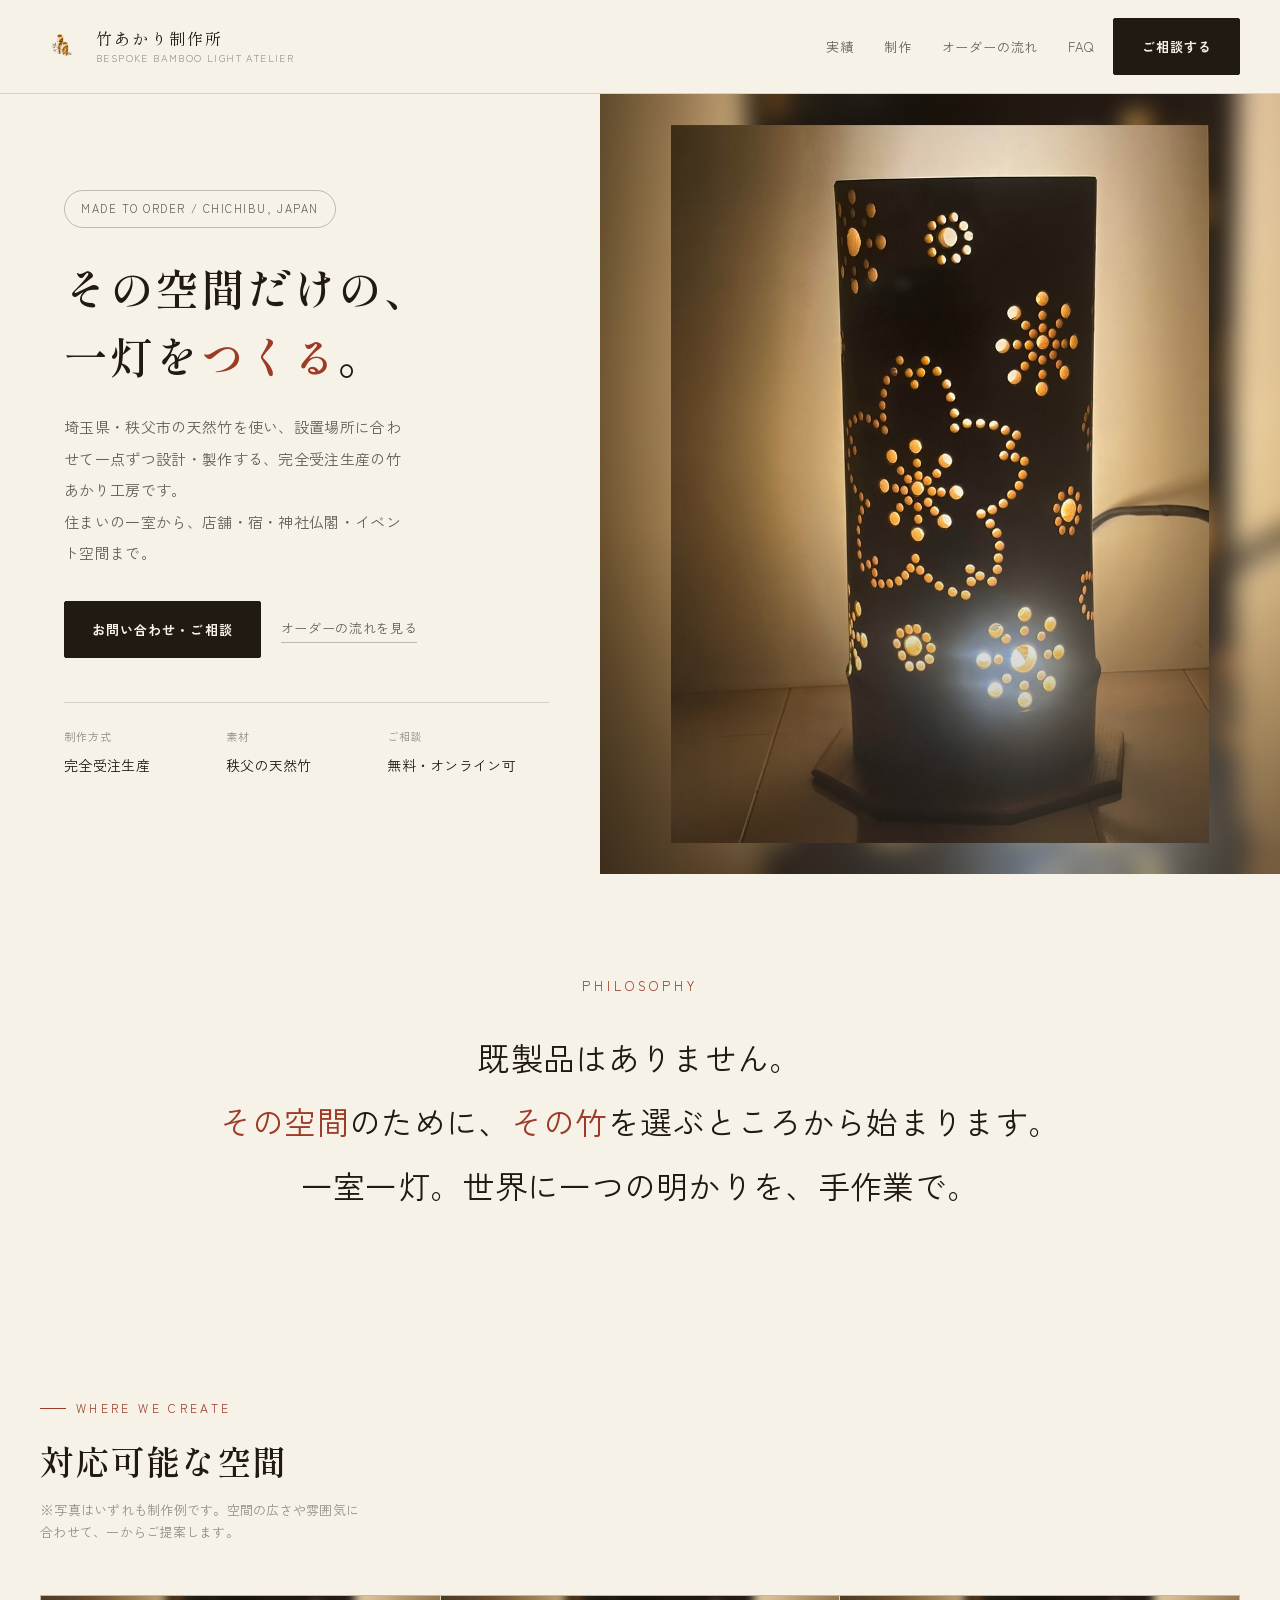
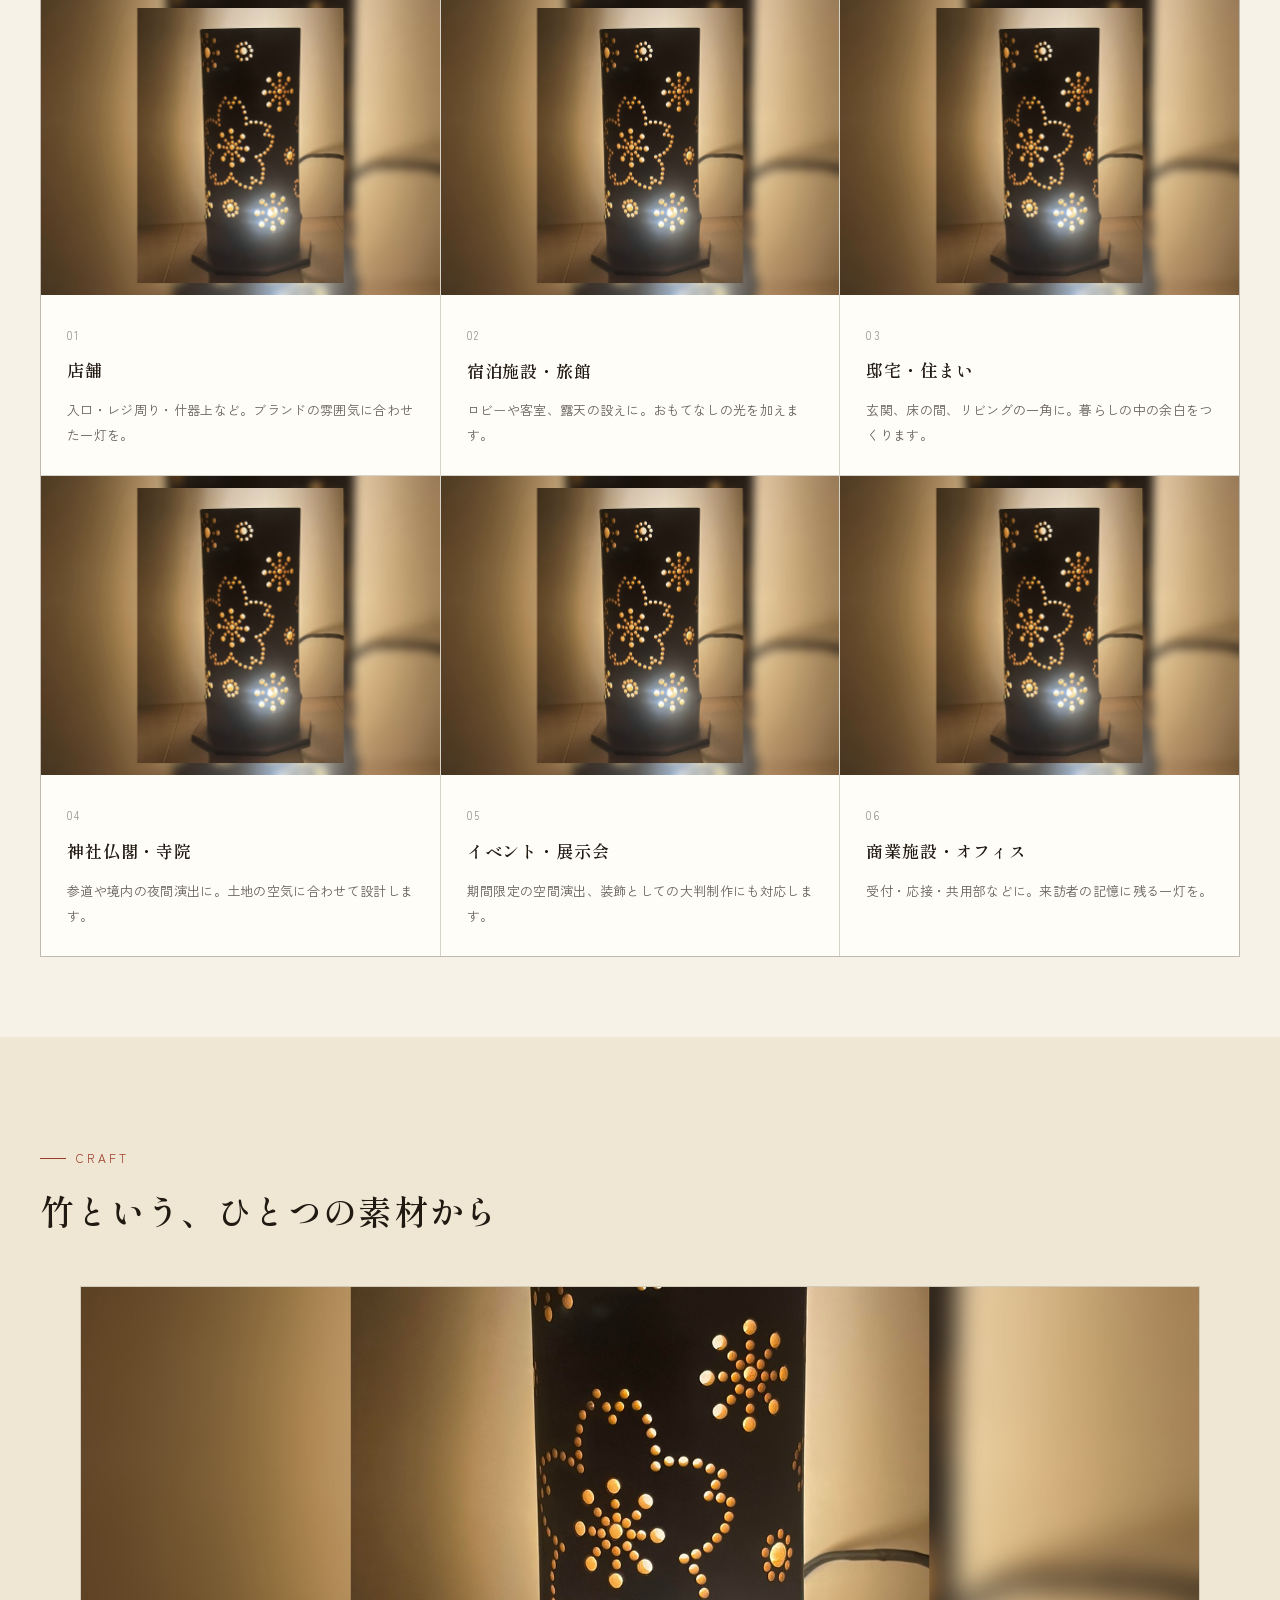
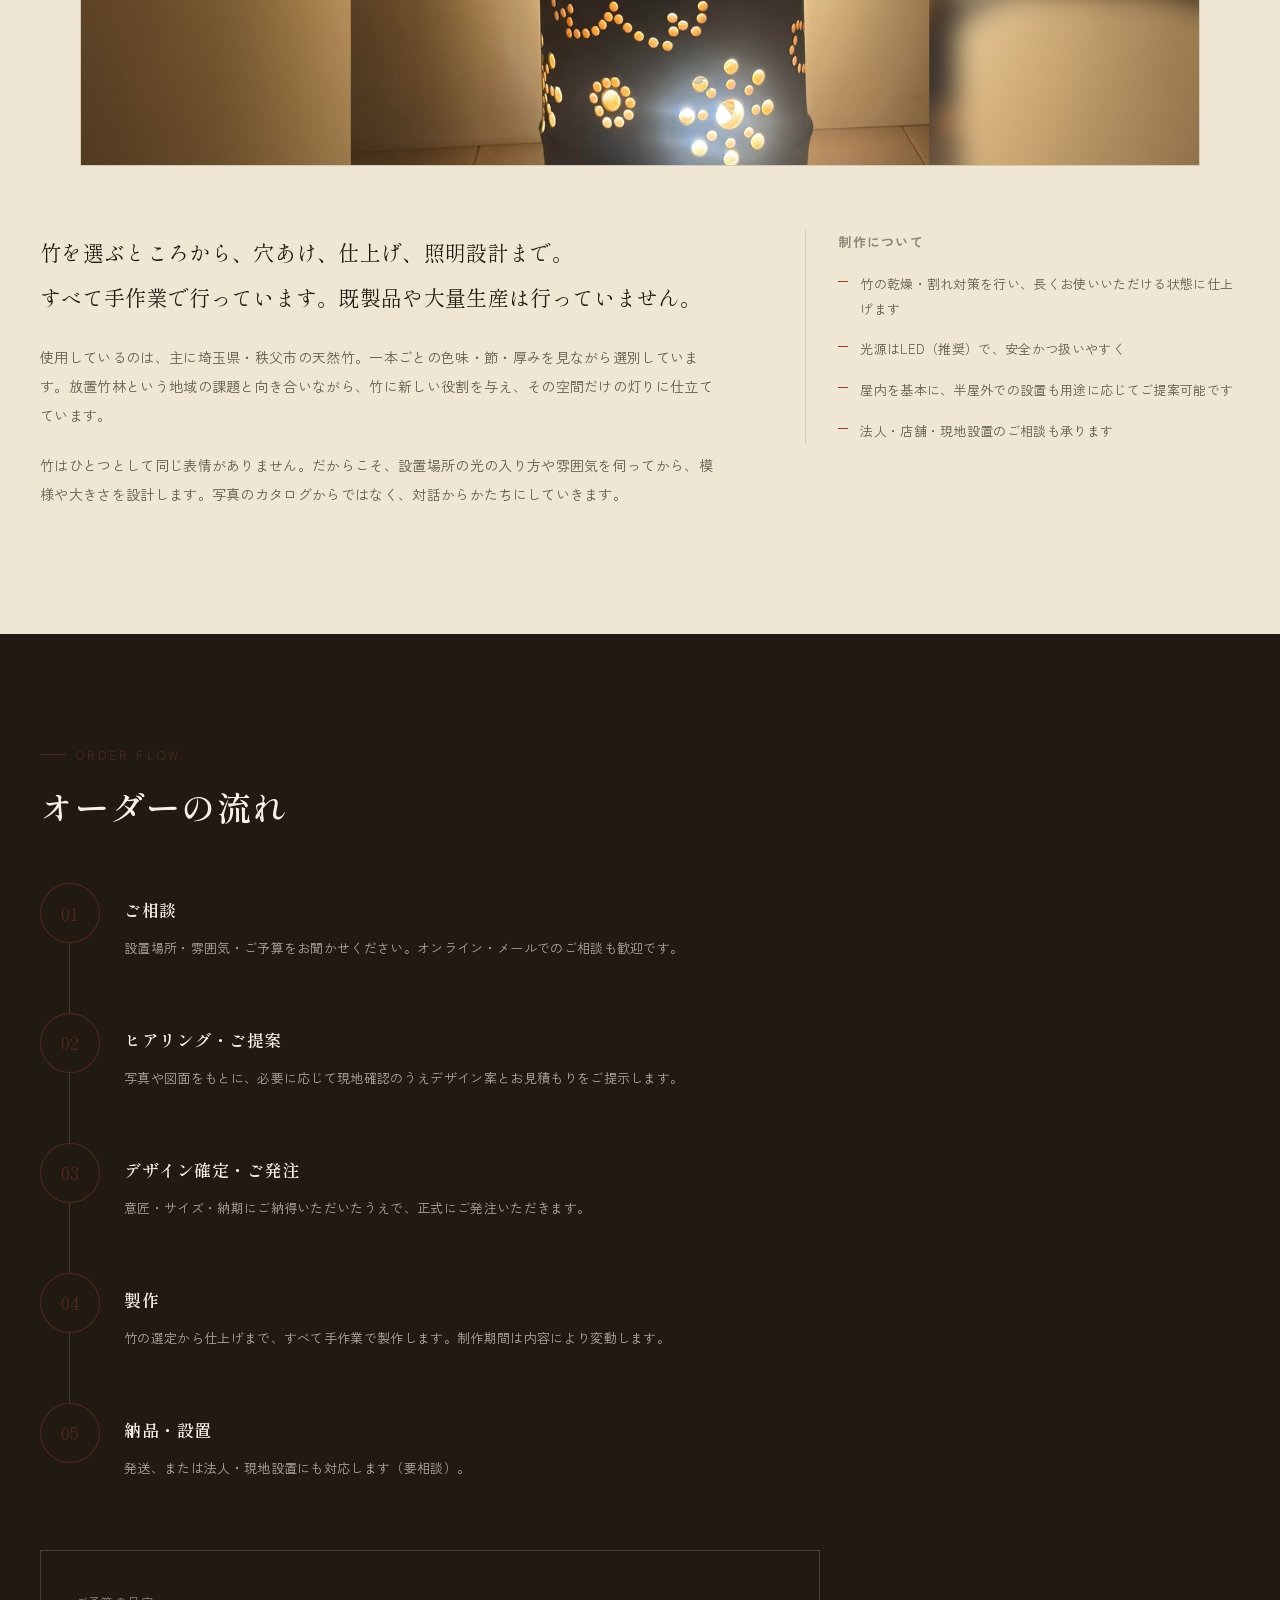
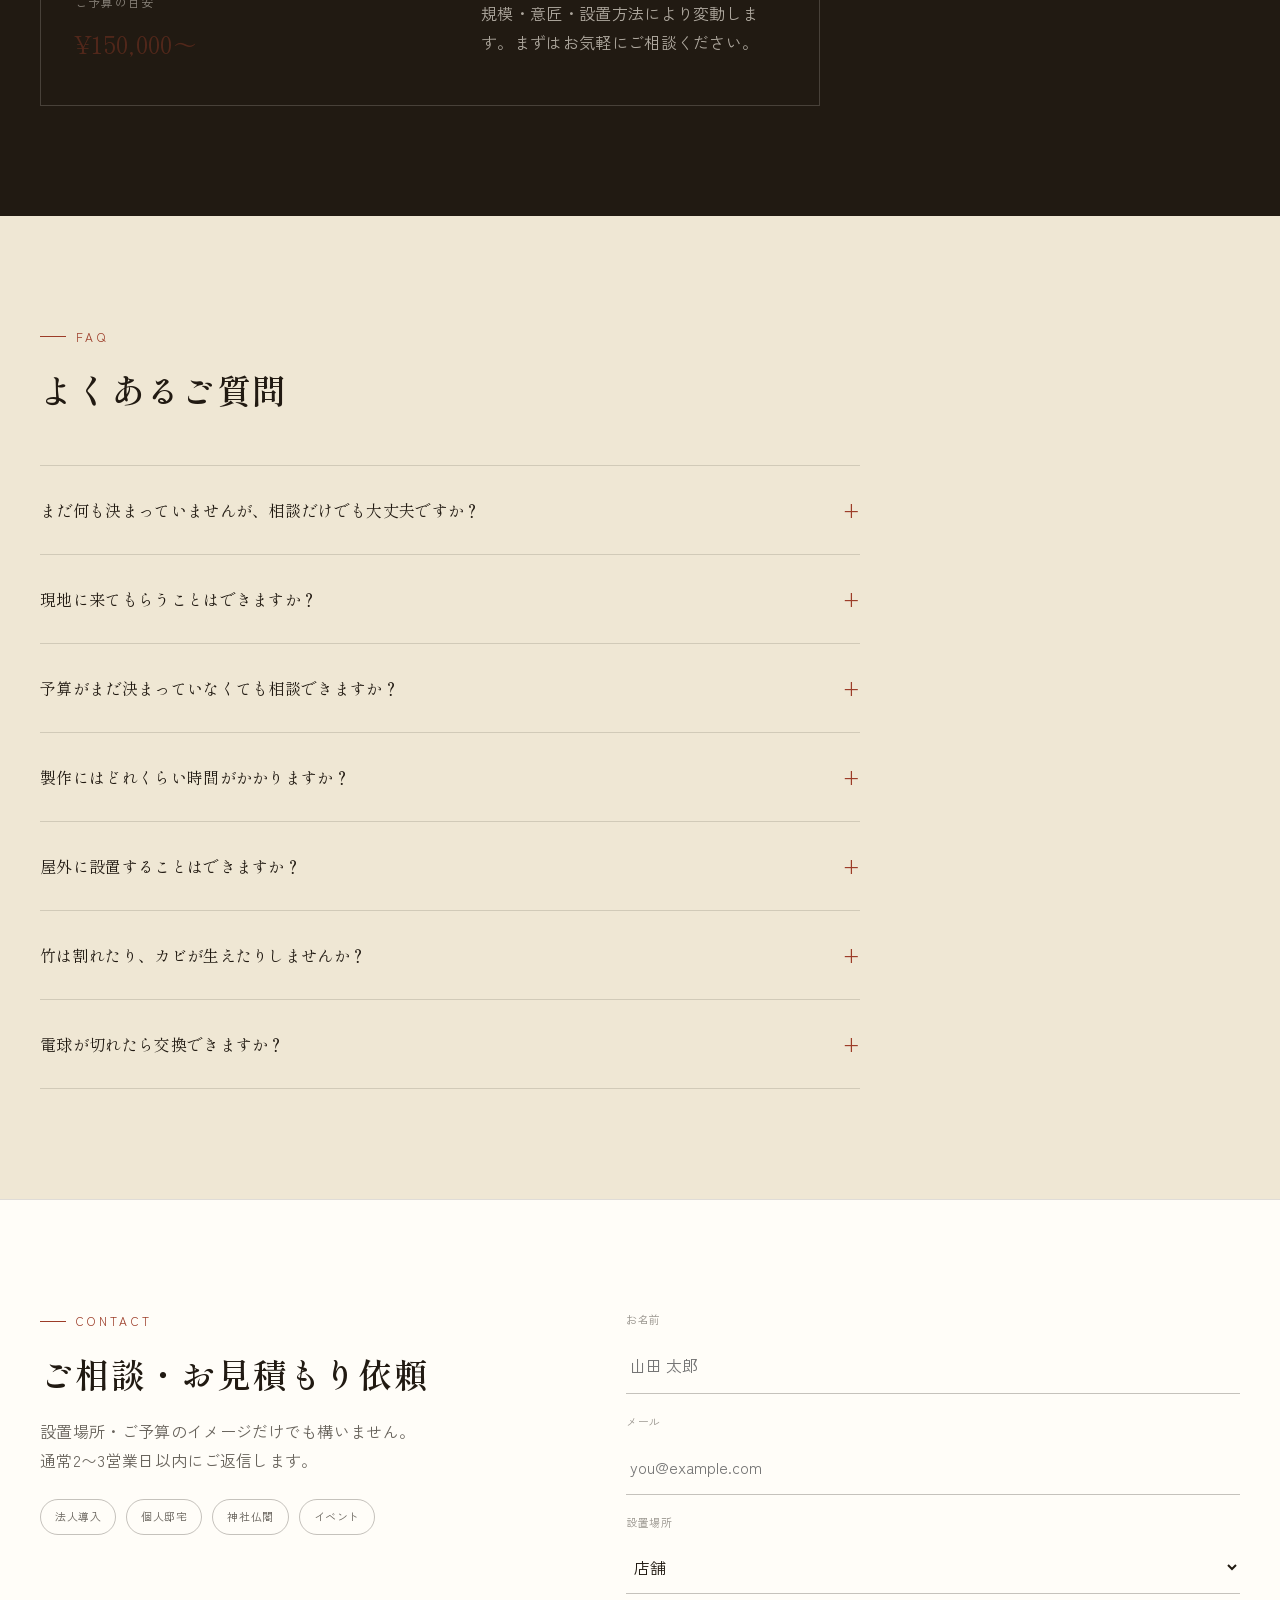
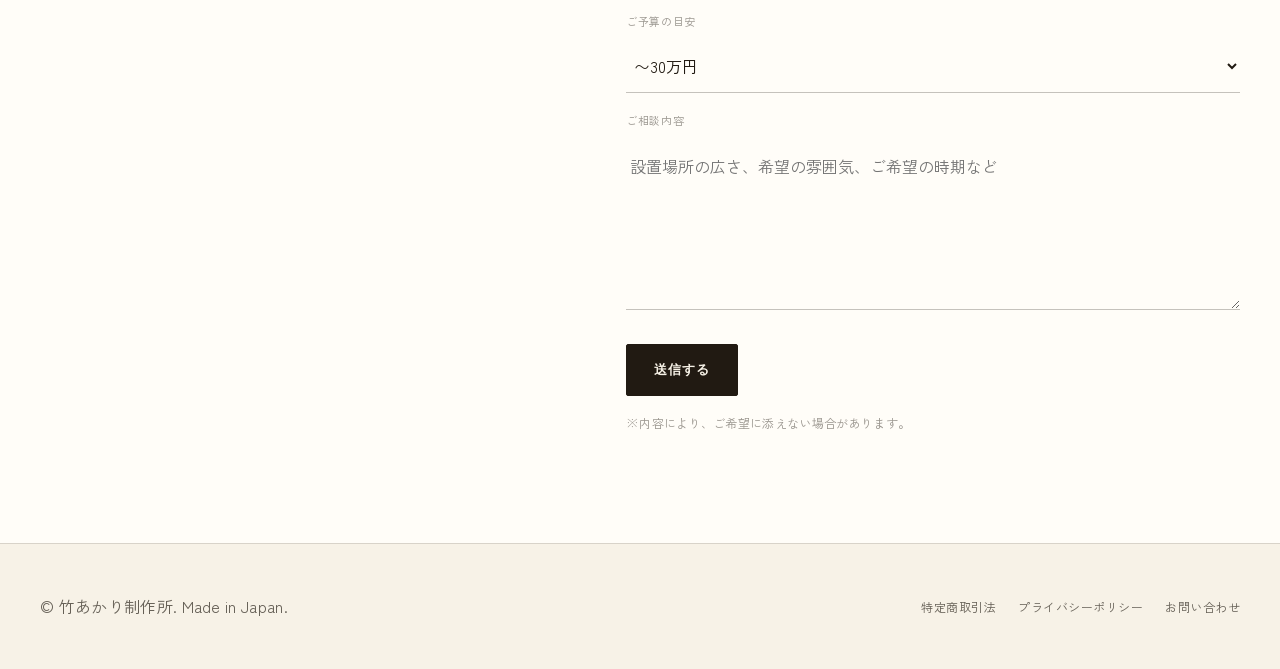
==== commit b1e23151: "メールアドレスをtakeakari@violala.co.jpに変更、Formspree連携先を更新、対応可能な空間セクションのレイアウトを修正 Co-Authored-By: Claude Sonn" ====
--- a/index.html
+++ b/index.html
@@ -93,12 +93,10 @@
     <!-- Scenes -->
     <section class="section section--tight" id="scenes">
       <div class="container">
-        <div class="section__head section__head--wide">
-          <div>
-            <p class="eyebrow">Where We Create</p>
-            <h2 class="h2">対応可能な空間</h2>
-          </div>
-          <p class="muted" style="max-width:36ch">写真はいずれも制作例です。空間の広さや雰囲気に合わせて、一からご提案します。</p>
+        <div class="section__head">
+          <p class="eyebrow">Where We Create</p>
+          <h2 class="h2">対応可能な空間</h2>
+          <p class="section__note">※写真はいずれも制作例です。空間の広さや雰囲気に合わせて、一からご提案します。</p>
         </div>
 
         <div class="scene-grid">
@@ -339,7 +337,7 @@
           </div>
         </div>
 
-        <form class="form" action="https://formspree.io/f/xaqbedwl" method="POST">
+        <form class="form" action="https://formspree.io/f/xvkobrqd" method="POST">
           <input type="hidden" name="_subject" value="【竹あかり】オーダーメイドのご相談">
           <input type="hidden" name="_template" value="table">
           <input type="hidden" name="form_type" value="custom_order_inquiry">
--- a/styles.css
+++ b/styles.css
@@ -210,6 +210,15 @@
 .section__head{ margin-bottom:52px; max-width:640px; }
 .section__head--wide{ max-width:none; display:flex; justify-content:space-between; align-items:flex-end; gap:24px; flex-wrap:wrap; }
 .h2{ margin:0; font-size:clamp(26px,3vw,34px); line-height:1.4; }
+.section__note{
+  margin:14px 0 0;
+  max-width:46ch;
+  font-size:13px;
+  line-height:1.7;
+  letter-spacing:.02em;
+  color:var(--ink-faint);
+}
+.section--ink .section__note{ color:rgba(247,242,231,.5); }
 
 /* =========================================================
    Statement — centered pull quote
